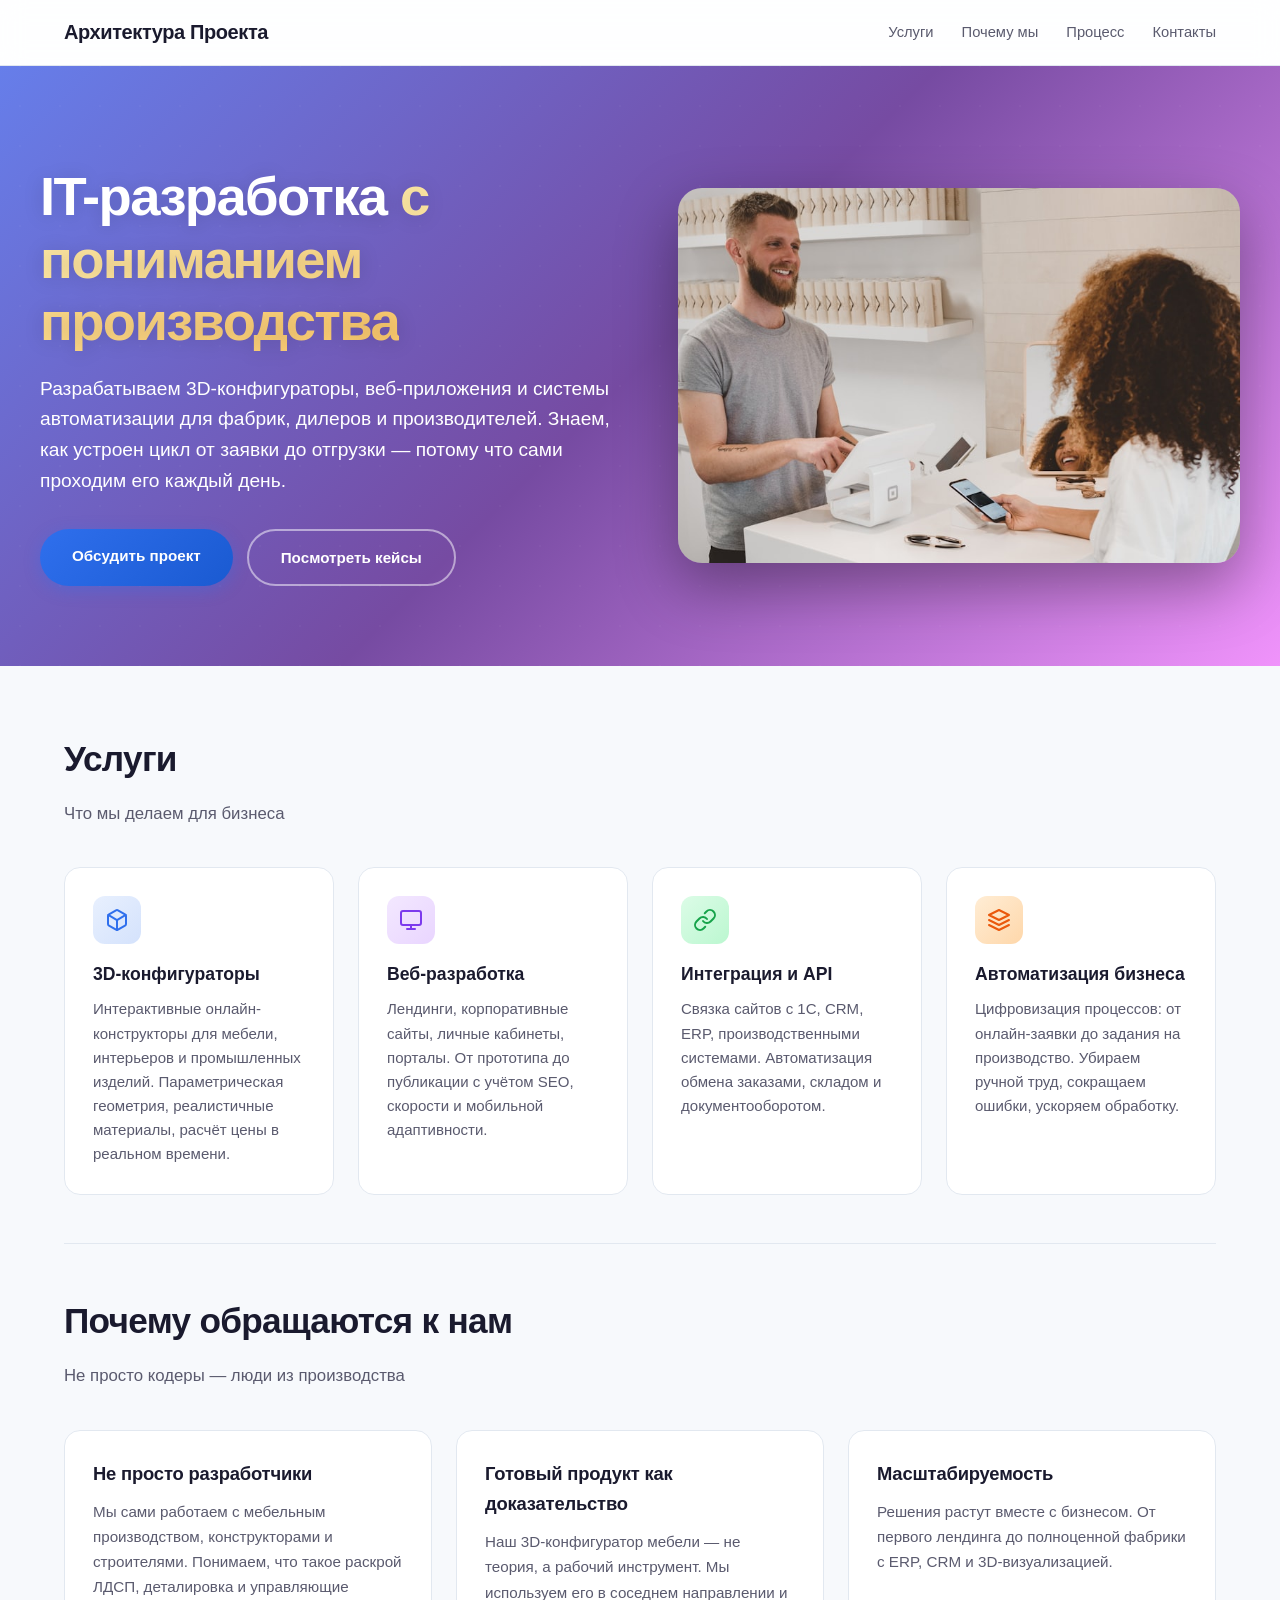
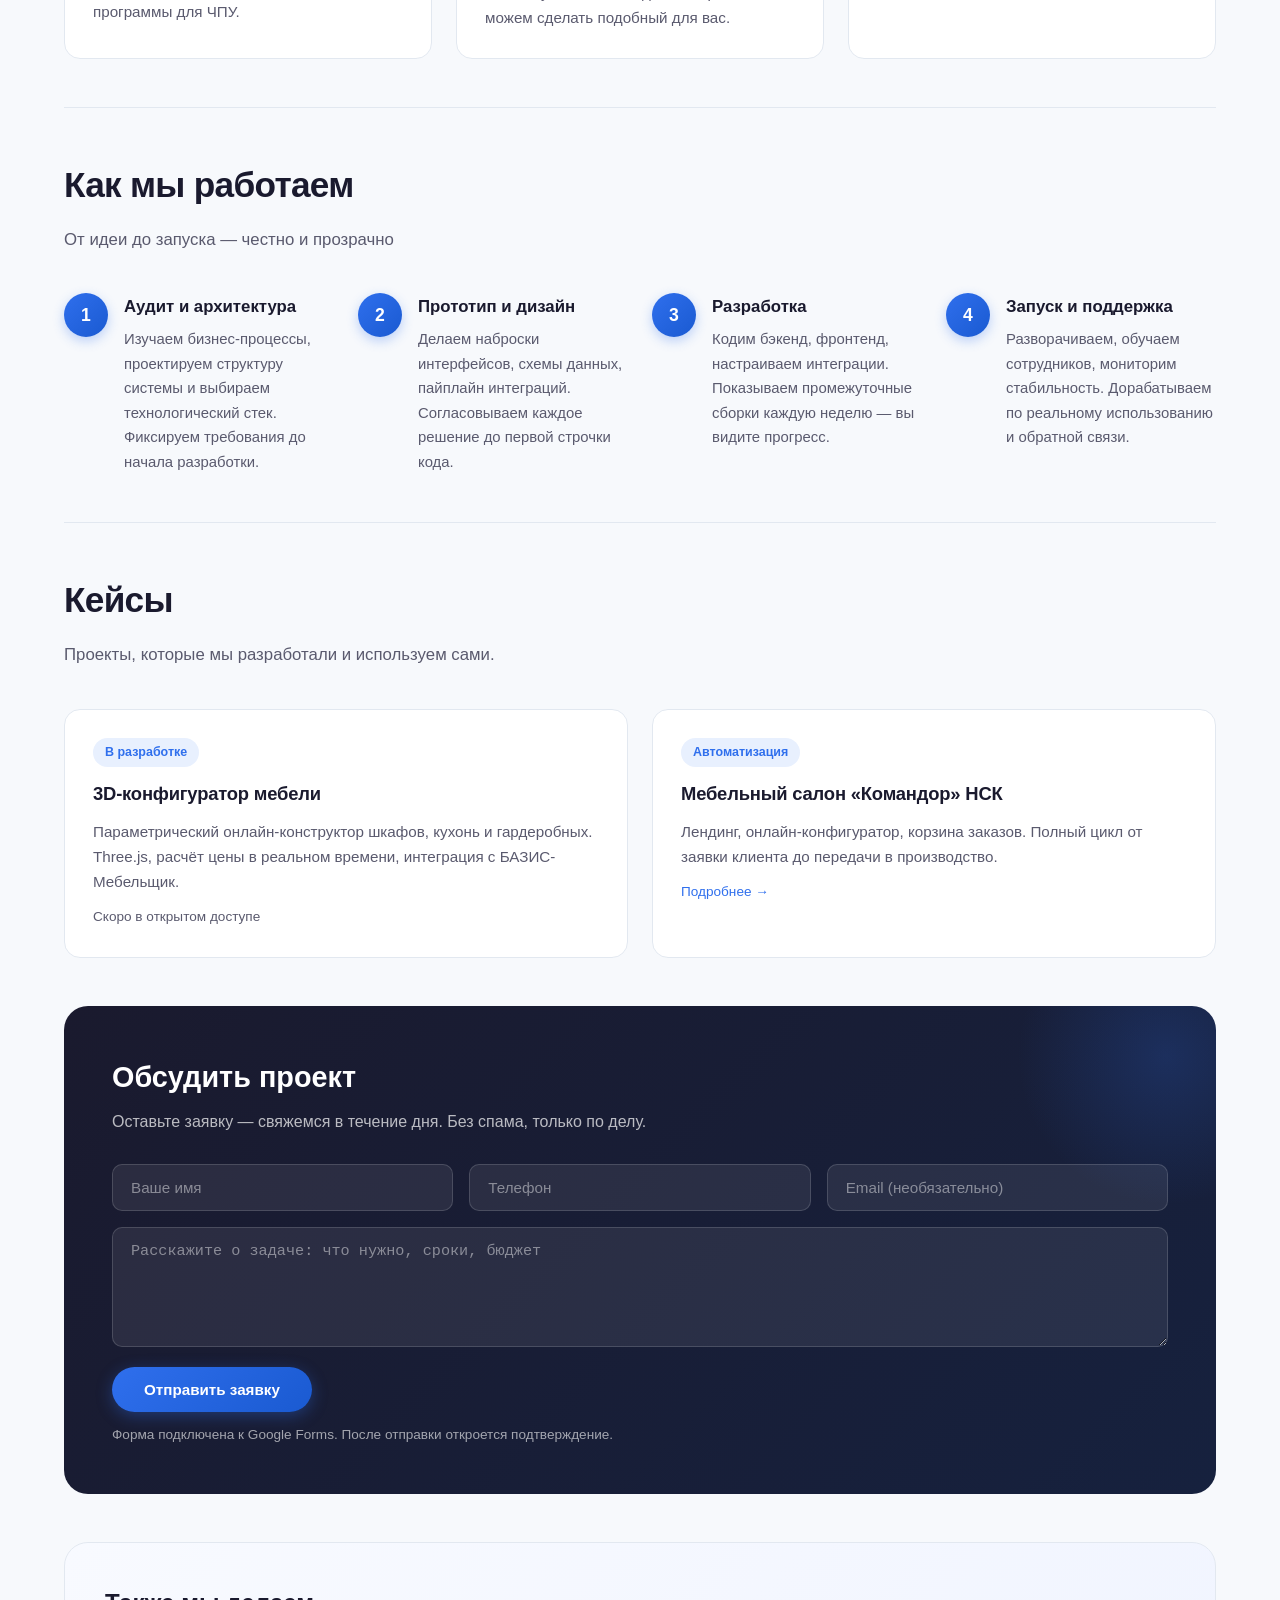
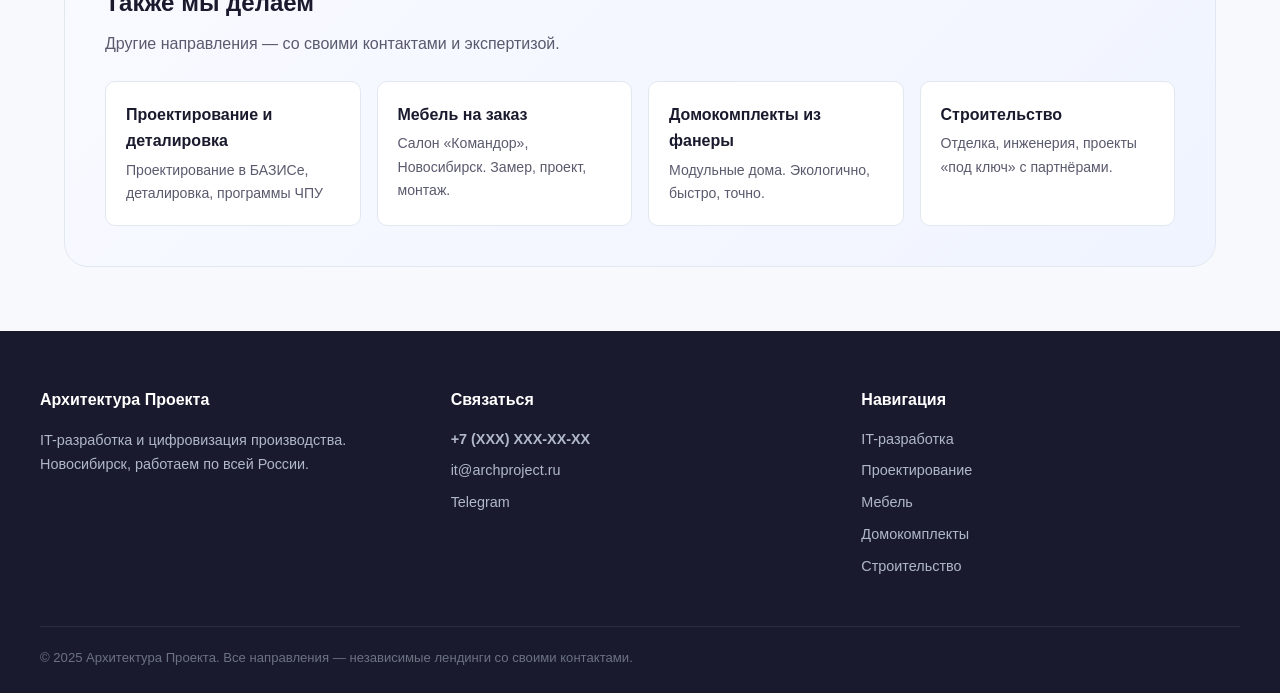
==== index.html @ 7c0096ee "v2: gradients, animations, forms, real photos from Unsplash and salon" ====
<!DOCTYPE html>
<html lang="ru">
<head>
  <meta charset="UTF-8">
  <meta name="viewport" content="width=device-width, initial-scale=1.0">
  <title>Архитектура Проекта — IT-разработка и цифровизация производства</title>
  <link rel="stylesheet" href="style.css">
  <style>
    .hero-accent {
      background: linear-gradient(135deg, #ffeaa7, #fdcb6e);
      -webkit-background-clip: text;
      -webkit-text-fill-color: transparent;
      background-clip: text;
    }
    .section-divider { border: none; border-top: 1px solid var(--border); margin: 48px 0; }
    .phone-link { font-size: 1.3rem; font-weight: 700; color: #fff; }
    .phone-link:hover { color: var(--accent); }

    .feature-icon-blue { background: linear-gradient(135deg, #e8f0fe, #d4e2fc); color: var(--accent); }
    .feature-icon-purple { background: linear-gradient(135deg, #f3e8ff, #e9d5ff); color: #7c3aed; }
    .feature-icon-green { background: linear-gradient(135deg, #dcfce7, #bbf7d0); color: #16a34a; }
    .feature-icon-orange { background: linear-gradient(135deg, #ffedd5, #fed7aa); color: #ea580c; }

    .card-accent-blue::before { background: linear-gradient(90deg, #2f6fed, #7c3aed); }
    .card-accent-purple::before { background: linear-gradient(90deg, #7c3aed, #ec4899); }
    .card-accent-green::before { background: linear-gradient(90deg, #16a34a, #22c55e); }
  </style>
</head>
<body>

<header class="header">
  <div class="header-inner">
    <div class="logo">Архитектура Проекта</div>
    <nav class="nav">
      <a href="#services">Услуги</a>
      <a href="#why">Почему мы</a>
      <a href="#process">Процесс</a>
      <a href="#contacts">Контакты</a>
    </nav>
  </div>
</header>

<!-- Hero -->
<section class="hero">
  <div class="hero-split">
    <div class="hero-text">
      <h1 class="animate">IT-разработка <span class="hero-accent">с пониманием производства</span></h1>
      <p class="animate delay-1">Разрабатываем 3D-конфигураторы, веб-приложения и системы автоматизации для фабрик, дилеров и производителей. Знаем, как устроен цикл от заявки до отгрузки — потому что сами проходим его каждый день.</p>
      <div class="hero-btns animate delay-2">
        <a class="btn" href="#form">Обсудить проект</a>
        <a class="btn btn-outline" href="#cases">Посмотреть кейсы</a>
      </div>
    </div>
    <div class="hero-media animate delay-2">
      <img src="img/it/hero1.jpg" alt="Интерфейс 3D-конфигуратора на экране ноутбука">
    </div>
  </div>
</section>

<main class="container">

  <!-- Services -->
  <section id="services">
    <h2 class="section-title animate">Услуги</h2>
    <p class="section-subtitle animate delay-1">Что мы делаем для бизнеса</p>
    <div class="features">
      <div class="feature animate delay-1">
        <div class="feature-icon feature-icon-blue">
          <svg width="24" height="24" viewBox="0 0 24 24" fill="none" stroke="currentColor" stroke-width="2" stroke-linecap="round" stroke-linejoin="round"><path d="M21 16V8a2 2 0 0 0-1-1.73l-7-4a2 2 0 0 0-2 0l-7 4A2 2 0 0 0 3 8v8a2 2 0 0 0 1 1.73l7 4a2 2 0 0 0 2 0l7-4A2 2 0 0 0 21 16z"></path><polyline points="3.27 6.96 12 12.01 20.73 6.96"></polyline><line x1="12" y1="22.08" x2="12" y2="12"></line></svg>
        </div>
        <h4>3D-конфигураторы</h4>
        <p>Интерактивные онлайн-конструкторы для мебели, интерьеров и промышленных изделий. Параметрическая геометрия, реалистичные материалы, расчёт цены в реальном времени.</p>
      </div>
      <div class="feature animate delay-2">
        <div class="feature-icon feature-icon-purple">
          <svg width="24" height="24" viewBox="0 0 24 24" fill="none" stroke="currentColor" stroke-width="2" stroke-linecap="round" stroke-linejoin="round"><rect x="2" y="3" width="20" height="14" rx="2" ry="2"></rect><line x1="8" y1="21" x2="16" y2="21"></line><line x1="12" y1="17" x2="12" y2="21"></line></svg>
        </div>
        <h4>Веб-разработка</h4>
        <p>Лендинги, корпоративные сайты, личные кабинеты, порталы. От прототипа до публикации с учётом SEO, скорости и мобильной адаптивности.</p>
      </div>
      <div class="feature animate delay-3">
        <div class="feature-icon feature-icon-green">
          <svg width="24" height="24" viewBox="0 0 24 24" fill="none" stroke="currentColor" stroke-width="2" stroke-linecap="round" stroke-linejoin="round"><path d="M10 13a5 5 0 0 0 7.54.54l3-3a5 5 0 0 0-7.07-7.07l-1.72 1.71"></path><path d="M14 11a5 5 0 0 0-7.54-.54l-3 3a5 5 0 0 0 7.07 7.07l1.71-1.71"></path></svg>
        </div>
        <h4>Интеграция и API</h4>
        <p>Связка сайтов с 1С, CRM, ERP, производственными системами. Автоматизация обмена заказами, складом и документооборотом.</p>
      </div>
      <div class="feature animate delay-4">
        <div class="feature-icon feature-icon-orange">
          <svg width="24" height="24" viewBox="0 0 24 24" fill="none" stroke="currentColor" stroke-width="2" stroke-linecap="round" stroke-linejoin="round"><polygon points="12 2 2 7 12 12 22 7 12 2"></polygon><polyline points="2 17 12 22 22 17"></polyline><polyline points="2 12 12 17 22 12"></polyline></svg>
        </div>
        <h4>Автоматизация бизнеса</h4>
        <p>Цифровизация процессов: от онлайн-заявки до задания на производство. Убираем ручной труд, сокращаем ошибки, ускоряем обработку.</p>
      </div>
    </div>
  </section>

  <hr class="section-divider">

  <!-- Why us -->
  <section id="why">
    <h2 class="section-title animate">Почему обращаются к нам</h2>
    <p class="section-subtitle animate delay-1">Не просто кодеры — люди из производства</p>
    <div class="grid">
      <div class="card card-accent-blue animate delay-1">
        <h3>Не просто разработчики</h3>
        <p>Мы сами работаем с мебельным производством, конструкторами и строителями. Понимаем, что такое раскрой ЛДСП, деталировка и управляющие программы для ЧПУ.</p>
      </div>
      <div class="card card-accent-purple animate delay-2">
        <h3>Готовый продукт как доказательство</h3>
        <p>Наш 3D-конфигуратор мебели — не теория, а рабочий инструмент. Мы используем его в соседнем направлении и можем сделать подобный для вас.</p>
      </div>
      <div class="card card-accent-green animate delay-3">
        <h3>Масштабируемость</h3>
        <p>Решения растут вместе с бизнесом. От первого лендинга до полноценной фабрики с ERP, CRM и 3D-визуализацией.</p>
      </div>
    </div>
  </section>

  <hr class="section-divider">

  <!-- Process -->
  <section id="process">
    <h2 class="section-title animate">Как мы работаем</h2>
    <p class="section-subtitle animate delay-1">От идеи до запуска — честно и прозрачно</p>
    <div class="steps">
      <div class="step animate delay-1">
        <h4>Аудит и архитектура</h4>
        <p>Изучаем бизнес-процессы, проектируем структуру системы и выбираем технологический стек. Фиксируем требования до начала разработки.</p>
      </div>
      <div class="step animate delay-2">
        <h4>Прототип и дизайн</h4>
        <p>Делаем наброски интерфейсов, схемы данных, пайплайн интеграций. Согласовываем каждое решение до первой строчки кода.</p>
      </div>
      <div class="step animate delay-3">
        <h4>Разработка</h4>
        <p>Кодим бэкенд, фронтенд, настраиваем интеграции. Показываем промежуточные сборки каждую неделю — вы видите прогресс.</p>
      </div>
      <div class="step animate delay-4">
        <h4>Запуск и поддержка</h4>
        <p>Разворачиваем, обучаем сотрудников, мониторим стабильность. Дорабатываем по реальному использованию и обратной связи.</p>
      </div>
    </div>
  </section>

  <hr class="section-divider">

  <!-- Cases -->
  <section id="cases">
    <h2 class="section-title animate">Кейсы</h2>
    <p class="section-subtitle animate delay-1">Проекты, которые мы разработали и используем сами.</p>
    <div class="grid">
      <div class="card card-accent-purple animate delay-1">
        <span class="tag">В разработке</span>
        <h3>3D-конфигуратор мебели</h3>
        <p>Параметрический онлайн-конструктор шкафов, кухонь и гардеробных. Three.js, расчёт цены в реальном времени, интеграция с БАЗИС-Мебельщик.</p>
        <div class="meta">Скоро в открытом доступе</div>
      </div>
      <div class="card card-accent-blue animate delay-2">
        <span class="tag tag-accent">Автоматизация</span>
        <h3>Мебельный салон «Командор» НСК</h3>
        <p>Лендинг, онлайн-конфигуратор, корзина заказов. Полный цикл от заявки клиента до передачи в производство.</p>
        <div class="meta"><a href="mebel.html">Подробнее →</a></div>
      </div>
    </div>
  </section>

  <!-- Form -->
  <section id="form" class="form-section animate">
    <h2>Обсудить проект</h2>
    <p>Оставьте заявку — свяжемся в течение дня. Без спама, только по делу.</p>
    <form action="https://docs.google.com/forms/d/e/ВАШ_ID_ФОРМЫ/viewform" method="GET" target="_blank">
      <div class="form-grid">
        <input type="text" name="entry.ВАШ_ПОЛЕ_ИМЯ" class="form-field" placeholder="Ваше имя" required>
        <input type="tel" name="entry.ВАШ_ПОЛЕ_ТЕЛЕФОН" class="form-field" placeholder="Телефон" required>
        <input type="email" name="entry.ВАШ_ПОЛЕ_EMAIL" class="form-field" placeholder="Email (необязательно)">
        <textarea name="entry.ВАШ_ПОЛЕ_СООБЩЕНИЕ" class="form-field textarea" placeholder="Расскажите о задаче: что нужно, сроки, бюджет"></textarea>
      </div>
      <button type="submit" class="btn">Отправить заявку</button>
      <p style="margin-top:12px; font-size:0.85rem; opacity:0.6;">Форма подключена к Google Forms. После отправки откроется подтверждение.</p>
    </form>
  </section>

  <!-- Also we do -->
  <div class="also-section animate">
    <h2>Также мы делаем</h2>
    <p>Другие направления — со своими контактами и экспертизой.</p>
    <div class="also-grid">
      <a href="konstruktor.html" class="also-card">
        <h4>Проектирование и деталировка</h4>
        <p>Проектирование в БАЗИСе, деталировка, программы ЧПУ</p>
      </a>
      <a href="mebel.html" class="also-card">
        <h4>Мебель на заказ</h4>
        <p>Салон «Командор», Новосибирск. Замер, проект, монтаж.</p>
      </a>
      <a href="fanera.html" class="also-card">
        <h4>Домокомплекты из фанеры</h4>
        <p>Модульные дома. Экологично, быстро, точно.</p>
      </a>
      <a href="stroitelstvo.html" class="also-card">
        <h4>Строительство</h4>
        <p>Отделка, инженерия, проекты «под ключ» с партнёрами.</p>
      </a>
    </div>
  </div>

</main>

<!-- Contacts -->
<footer class="footer" id="contacts">
  <div class="footer-inner">
    <div class="footer-grid">
      <div class="footer-col">
        <h4>Архитектура Проекта</h4>
        <p>IT-разработка и цифровизация производства.</p>
        <p>Новосибирск, работаем по всей России.</p>
      </div>
      <div class="footer-col">
        <h4>Связаться</h4>
        <a href="tel:+7XXXXXXXXXX" class="phone-link">+7 (XXX) XXX-XX-XX</a>
        <a href="mailto:it@archproject.ru">it@archproject.ru</a>
        <a href="https://t.me/xxxx" target="_blank">Telegram</a>
      </div>
      <div class="footer-col">
        <h4>Навигация</h4>
        <a href="index.html">IT-разработка</a>
        <a href="konstruktor.html">Проектирование</a>
        <a href="mebel.html">Мебель</a>
        <a href="fanera.html">Домокомплекты</a>
        <a href="stroitelstvo.html">Строительство</a>
      </div>
    </div>
    <div class="footer-bottom">
      © 2025 Архитектура Проекта. Все направления — независимые лендинги со своими контактами.
    </div>
  </div>
</footer>

</body>
</html>
---- style.css ----
/* ========================================
   Архитектура Проекта — Design System v2
   Градиенты, анимации, типографика
   ======================================== */

:root {
  /* Основные цвета */
  --accent: #2f6fed;
  --accent-dark: #1a5ad1;
  --accent-light: #e8f0fe;
  --text: #1a1a2e;
  --text-secondary: #5a5a6e;
  --bg: #f7f9fc;
  --surface: #ffffff;
  --border: #e2e8f0;

  /* Градиенты */
  --gradient-hero: linear-gradient(135deg, #667eea 0%, #764ba2 50%, #f093fb 100%);
  --gradient-blue: linear-gradient(135deg, #2f6fed 0%, #1a5ad1 100%);
  --gradient-card: linear-gradient(180deg, rgba(255,255,255,0) 0%, rgba(247,249,252,0.8) 100%);

  /* Тени */
  --shadow-sm: 0 1px 3px rgba(0,0,0,0.08);
  --shadow: 0 4px 20px rgba(0,0,0,0.08);
  --shadow-lg: 0 12px 40px rgba(0,0,0,0.12);
  --shadow-hover: 0 8px 30px rgba(47,111,237,0.18);

  /* Скругления */
  --radius: 10px;
  --radius-lg: 16px;
  --radius-xl: 24px;

  /* Анимации */
  --transition: all 0.3s cubic-bezier(0.4, 0, 0.2, 1);
}

/* Сброс */
*, *::before, *::after { box-sizing: border-box; margin: 0; padding: 0; }

html { scroll-behavior: smooth; }

body {
  font-family: -apple-system, BlinkMacSystemFont, 'Segoe UI', Roboto, 'Helvetica Neue', Arial, sans-serif;
  background: var(--bg);
  color: var(--text);
  line-height: 1.65;
  -webkit-font-smoothing: antialiased;
}

a { text-decoration: none; color: var(--accent); transition: var(--transition); }
a:hover { color: var(--accent-dark); }

/* ========================================
   АНИМАЦИИ
   ======================================== */

@keyframes fadeInUp {
  from { opacity: 0; transform: translateY(30px); }
  to { opacity: 1; transform: translateY(0); }
}

@keyframes fadeIn {
  from { opacity: 0; }
  to { opacity: 1; }
}

@keyframes slideInLeft {
  from { opacity: 0; transform: translateX(-40px); }
  to { opacity: 1; transform: translateX(0); }
}

@keyframes pulse {
  0%, 100% { transform: scale(1); }
  50% { transform: scale(1.05); }
}

@keyframes float {
  0%, 100% { transform: translateY(0px); }
  50% { transform: translateY(-10px); }
}

.animate {
  opacity: 0;
  animation: fadeInUp 0.7s cubic-bezier(0.4, 0, 0.2, 1) forwards;
}

.delay-1 { animation-delay: 0.1s; }
.delay-2 { animation-delay: 0.2s; }
.delay-3 { animation-delay: 0.3s; }
.delay-4 { animation-delay: 0.4s; }

/* ========================================
   HEADER
   ======================================== */

.header {
  position: sticky;
  top: 0;
  z-index: 100;
  backdrop-filter: blur(12px);
  background: rgba(255,255,255,0.85);
  border-bottom: 1px solid var(--border);
}

.header-inner {
  max-width: 1200px;
  margin: 0 auto;
  padding: 16px 24px;
  display: flex;
  justify-content: space-between;
  align-items: center;
}

.logo {
  font-size: 1.25rem;
  font-weight: 800;
  letter-spacing: -0.02em;
  color: var(--text);
}

.nav { display: flex; gap: 28px; }
.nav a {
  font-size: 0.92rem;
  font-weight: 500;
  color: var(--text-secondary);
  position: relative;
  padding: 4px 0;
}
.nav a::after {
  content: '';
  position: absolute;
  bottom: 0;
  left: 0;
  width: 0;
  height: 2px;
  background: var(--accent);
  transition: width 0.3s ease;
}
.nav a:hover { color: var(--accent); }
.nav a:hover::after { width: 100%; }

/* ========================================
   HERO
   ======================================== */

.hero {
  position: relative;
  background: var(--gradient-hero);
  color: #fff;
  padding: 100px 24px 80px;
  text-align: center;
  overflow: hidden;
}

.hero::before {
  content: '';
  position: absolute;
  top: -50%;
  left: -50%;
  width: 200%;
  height: 200%;
  background: radial-gradient(circle, rgba(255,255,255,0.1) 1px, transparent 1px);
  background-size: 40px 40px;
  opacity: 0.3;
}

.hero > * { position: relative; z-index: 1; }

.hero h1 {
  font-size: clamp(2rem, 5vw, 3.4rem);
  font-weight: 800;
  letter-spacing: -0.03em;
  line-height: 1.15;
  margin-bottom: 20px;
  text-shadow: 0 2px 20px rgba(0,0,0,0.15);
}

.hero h1 span {
  background: linear-gradient(135deg, #ffeaa7, #fdcb6e);
  -webkit-background-clip: text;
  -webkit-text-fill-color: transparent;
  background-clip: text;
}

.hero > p {
  font-size: clamp(1rem, 2vw, 1.2rem);
  max-width: 640px;
  margin: 0 auto 32px;
  opacity: 0.95;
  line-height: 1.6;
}

.hero-btns {
  display: flex;
  gap: 14px;
  justify-content: center;
  flex-wrap: wrap;
}

/* ========================================
   КНОПКИ
   ======================================== */

.btn {
  display: inline-block;
  padding: 14px 32px;
  border-radius: 50px;
  font-weight: 600;
  font-size: 0.95rem;
  background: var(--gradient-blue);
  color: #fff;
  box-shadow: 0 4px 16px rgba(47,111,237,0.35);
  transition: var(--transition);
  border: none;
  cursor: pointer;
}
.btn:hover {
  transform: translateY(-2px);
  box-shadow: 0 8px 24px rgba(47,111,237,0.45);
  color: #fff;
}

.btn-outline {
  background: transparent;
  color: #fff;
  border: 2px solid rgba(255,255,255,0.5);
  box-shadow: none;
}
.btn-outline:hover {
  background: rgba(255,255,255,0.12);
  border-color: rgba(255,255,255,0.8);
  color: #fff;
}

.btn-white {
  background: #fff;
  color: var(--accent);
  box-shadow: var(--shadow);
}
.btn-white:hover {
  background: var(--bg);
  box-shadow: var(--shadow-lg);
}

/* ========================================
   КОНТЕЙНЕР
   ======================================== */

.container {
  max-width: 1200px;
  margin: 0 auto;
  padding: 64px 24px;
}

.section-title {
  font-size: clamp(1.6rem, 3.5vw, 2.2rem);
  font-weight: 700;
  margin-bottom: 12px;
  letter-spacing: -0.02em;
}

.section-subtitle {
  color: var(--text-secondary);
  font-size: 1.05rem;
  margin-bottom: 40px;
}

.section-divider {
  border: none;
  border-top: 1px solid var(--border);
  margin: 48px 0;
}

/* ========================================
   КАРТОЧКИ
   ======================================== */

.grid {
  display: grid;
  grid-template-columns: repeat(auto-fit, minmax(280px, 1fr));
  gap: 24px;
}

.card {
  background: var(--surface);
  border: 1px solid var(--border);
  border-radius: var(--radius-lg);
  padding: 28px;
  transition: var(--transition);
  position: relative;
  overflow: hidden;
}

.card::before {
  content: '';
  position: absolute;
  top: 0;
  left: 0;
  right: 0;
  height: 3px;
  background: var(--gradient-blue);
  transform: scaleX(0);
  transform-origin: left;
  transition: transform 0.4s ease;
}

.card:hover {
  transform: translateY(-4px);
  box-shadow: var(--shadow-hover);
  border-color: rgba(47,111,237,0.2);
}

.card:hover::before { transform: scaleX(1); }

.card h3 {
  font-size: 1.15rem;
  font-weight: 700;
  margin-bottom: 10px;
  letter-spacing: -0.01em;
}

.card p { color: var(--text-secondary); font-size: 0.95rem; }

.tag {
  display: inline-block;
  background: var(--accent-light);
  color: var(--accent);
  padding: 4px 12px;
  border-radius: 50px;
  font-size: 0.78rem;
  font-weight: 600;
  margin-bottom: 12px;
}

.meta {
  font-size: 0.85rem;
  color: var(--text-secondary);
  margin-top: 12px;
}

/* ========================================
   FEATURES
   ======================================== */

.features {
  display: grid;
  grid-template-columns: repeat(auto-fit, minmax(260px, 1fr));
  gap: 24px;
}

.feature {
  background: var(--surface);
  border: 1px solid var(--border);
  border-radius: var(--radius-lg);
  padding: 28px;
  transition: var(--transition);
}

.feature:hover {
  box-shadow: var(--shadow);
  transform: translateY(-2px);
}

.feature-icon {
  width: 48px;
  height: 48px;
  border-radius: 12px;
  display: flex;
  align-items: center;
  justify-content: center;
  margin-bottom: 16px;
  font-size: 1.4rem;
}

.feature h4 {
  font-size: 1.1rem;
  font-weight: 700;
  margin-bottom: 8px;
}

.feature p { color: var(--text-secondary); font-size: 0.94rem; line-height: 1.6; }

/* ========================================
   STEPS
   ======================================== */

.steps {
  display: grid;
  grid-template-columns: repeat(auto-fit, minmax(240px, 1fr));
  gap: 24px;
  counter-reset: step;
}

.step {
  position: relative;
  padding-left: 60px;
}

.step::before {
  counter-increment: step;
  content: counter(step);
  position: absolute;
  left: 0;
  top: 0;
  width: 44px;
  height: 44px;
  background: var(--gradient-blue);
  color: #fff;
  border-radius: 50%;
  display: flex;
  align-items: center;
  justify-content: center;
  font-weight: 700;
  font-size: 1.1rem;
  box-shadow: 0 4px 12px rgba(47,111,237,0.3);
}

.step h4 { font-size: 1.05rem; font-weight: 700; margin-bottom: 6px; }
.step p { color: var(--text-secondary); font-size: 0.93rem; }

/* ========================================
   ALSO SECTION
   ======================================== */

.also-section {
  background: linear-gradient(135deg, #f8faff 0%, #f0f4ff 100%);
  border-radius: var(--radius-xl);
  padding: 40px;
  margin-top: 48px;
  border: 1px solid var(--border);
}

.also-section h2 { margin-bottom: 8px; }
.also-section > p { color: var(--text-secondary); margin-bottom: 24px; }

.also-grid {
  display: grid;
  grid-template-columns: repeat(auto-fit, minmax(220px, 1fr));
  gap: 16px;
}

.also-card {
  display: block;
  background: var(--surface);
  border: 1px solid var(--border);
  border-radius: var(--radius);
  padding: 20px;
  transition: var(--transition);
}

.also-card:hover {
  transform: translateY(-3px);
  box-shadow: var(--shadow);
  border-color: rgba(47,111,237,0.25);
}

.also-card h4 { font-size: 1rem; font-weight: 700; color: var(--text); margin-bottom: 4px; }
.also-card p { font-size: 0.88rem; color: var(--text-secondary); }

/* ========================================
   TEASER
   ======================================== */

.teaser {
  background: linear-gradient(135deg, #fff8f0 0%, #fff 100%);
  border: 2px dashed var(--border);
  border-radius: var(--radius-lg);
  padding: 40px;
  text-align: center;
  position: relative;
  overflow: hidden;
}

.teaser-icon {
  width: 64px;
  height: 64px;
  border-radius: 50%;
  display: flex;
  align-items: center;
  justify-content: center;
  margin: 0 auto 16px;
  font-size: 1.8rem;
  animation: float 3s ease-in-out infinite;
}

.teaser h3 { font-size: 1.3rem; margin-bottom: 10px; }
.teaser p { color: var(--text-secondary); max-width: 600px; margin: 0 auto; }

/* ========================================
   ФОРМА
   ======================================== */

.form-section {
  background: linear-gradient(135deg, #1a1a2e 0%, #16213e 100%);
  color: #fff;
  border-radius: var(--radius-xl);
  padding: 48px;
  margin: 48px 0;
  position: relative;
  overflow: hidden;
}

.form-section::before {
  content: '';
  position: absolute;
  top: -100px;
  right: -100px;
  width: 300px;
  height: 300px;
  background: radial-gradient(circle, rgba(47,111,237,0.2) 0%, transparent 70%);
}

.form-section h2 {
  font-size: 1.8rem;
  margin-bottom: 8px;
  position: relative;
  z-index: 1;
}

.form-section > p {
  opacity: 0.7;
  margin-bottom: 28px;
  position: relative;
  z-index: 1;
}

.form-grid {
  display: grid;
  grid-template-columns: repeat(auto-fit, minmax(260px, 1fr));
  gap: 16px;
  margin-bottom: 20px;
  position: relative;
  z-index: 1;
}

.form-field {
  background: rgba(255,255,255,0.08);
  border: 1px solid rgba(255,255,255,0.15);
  border-radius: var(--radius);
  padding: 14px 18px;
  color: #fff;
  font-size: 0.95rem;
  transition: var(--transition);
  width: 100%;
}

.form-field::placeholder { color: rgba(255,255,255,0.45); }
.form-field:focus {
  outline: none;
  border-color: var(--accent);
  background: rgba(255,255,255,0.12);
}

.form-field.textarea {
  grid-column: 1 / -1;
  min-height: 120px;
  resize: vertical;
}

/* ========================================
   FOOTER
   ======================================== */

.footer {
  background: var(--text);
  color: #b0b8c8;
  padding: 56px 24px 24px;
}

.footer-inner { max-width: 1200px; margin: 0 auto; }

.footer-grid {
  display: grid;
  grid-template-columns: repeat(auto-fit, minmax(220px, 1fr));
  gap: 32px;
  margin-bottom: 40px;
}

.footer-col h4 {
  color: #fff;
  font-size: 1rem;
  font-weight: 700;
  margin-bottom: 14px;
}

.footer-col p { font-size: 0.9rem; line-height: 1.7; }
.footer-col a {
  display: block;
  color: #b0b8c8;
  font-size: 0.9rem;
  margin-bottom: 8px;
  transition: color 0.2s;
}
.footer-col a:hover { color: #fff; }

.phone-link {
  font-size: 1.2rem;
  font-weight: 700;
  color: #fff;
}
.phone-link:hover { color: var(--accent); }

.footer-bottom {
  border-top: 1px solid rgba(255,255,255,0.08);
  padding-top: 20px;
  font-size: 0.82rem;
  color: #6b7280;
}

/* ========================================
   АДАПТИВНОСТЬ
   ======================================== */

@media (max-width: 768px) {
  .header-inner { flex-direction: column; gap: 12px; padding: 12px 16px; }
  .nav { gap: 16px; flex-wrap: wrap; justify-content: center; }
  .hero { padding: 60px 16px 48px; }
  .container { padding: 40px 16px; }
  .also-section { padding: 24px; }
  .form-section { padding: 32px 24px; }
  .footer-grid { gap: 24px; }
}

@media (max-width: 480px) {
  .hero h1 { font-size: 1.6rem; }
  .btn { padding: 12px 24px; font-size: 0.9rem; }
  .grid, .features, .also-grid { grid-template-columns: 1fr; }
}

/* ========================================
   ФОТО: HERO SPLIT, ГАЛЕРЕЯ, ШИРОКОЕ ФОТО
   ======================================== */

/* Hero с фото справа */
.hero-split {
  display: grid;
  grid-template-columns: 1.05fr 1fr;
  gap: 48px;
  align-items: center;
  max-width: 1200px;
  margin: 0 auto;
  text-align: left;
}

.hero-split .hero-text > p {
  font-size: clamp(1rem, 2vw, 1.2rem);
  max-width: 640px;
  margin: 0 0 32px;
  opacity: 0.95;
  line-height: 1.6;
}

.hero-split .hero-btns { justify-content: flex-start; }

.hero-media { position: relative; }

.hero-media img {
  width: 100%;
  height: auto;
  display: block;
  border-radius: var(--radius-xl);
  box-shadow: 0 24px 60px rgba(0,0,0,0.35);
  transition: var(--transition);
}

.hero-media img:hover { transform: translateY(-4px) scale(1.01); }

/* Hero с фоновой фотографией (фон задаётся инлайн) */
.hero-photo {
  background-size: cover;
  background-position: center;
}

.hero-photo::before { opacity: 0.12; }

/* Галерея фотографий */
.gallery {
  display: grid;
  grid-template-columns: repeat(3, 1fr);
  gap: 16px;
}

.gallery a {
  display: block;
  border-radius: var(--radius-lg);
  overflow: hidden;
  aspect-ratio: 4 / 3;
  box-shadow: var(--shadow-sm);
  border: 1px solid var(--border);
}

.gallery img {
  width: 100%;
  height: 100%;
  object-fit: cover;
  display: block;
  transition: transform 0.5s ease;
}

.gallery a:hover img { transform: scale(1.06); }

/* Широкое фото внутри контента */
.photo-wide {
  border-radius: var(--radius-xl);
  overflow: hidden;
  box-shadow: var(--shadow-lg);
  margin-bottom: 48px;
  border: 1px solid var(--border);
}

.photo-wide img { width: 100%; display: block; }

.photo-caption {
  font-size: 0.85rem;
  color: var(--text-secondary);
  margin-top: -40px;
  margin-bottom: 48px;
}

@media (max-width: 900px) {
  .hero-split { grid-template-columns: 1fr; gap: 32px; text-align: center; }
  .hero-split .hero-btns { justify-content: center; }
  .hero-split .hero-text > p { margin-left: auto; margin-right: auto; }
  .gallery { grid-template-columns: repeat(2, 1fr); }
}

@media (max-width: 520px) {
  .gallery { grid-template-columns: 1fr; }
}
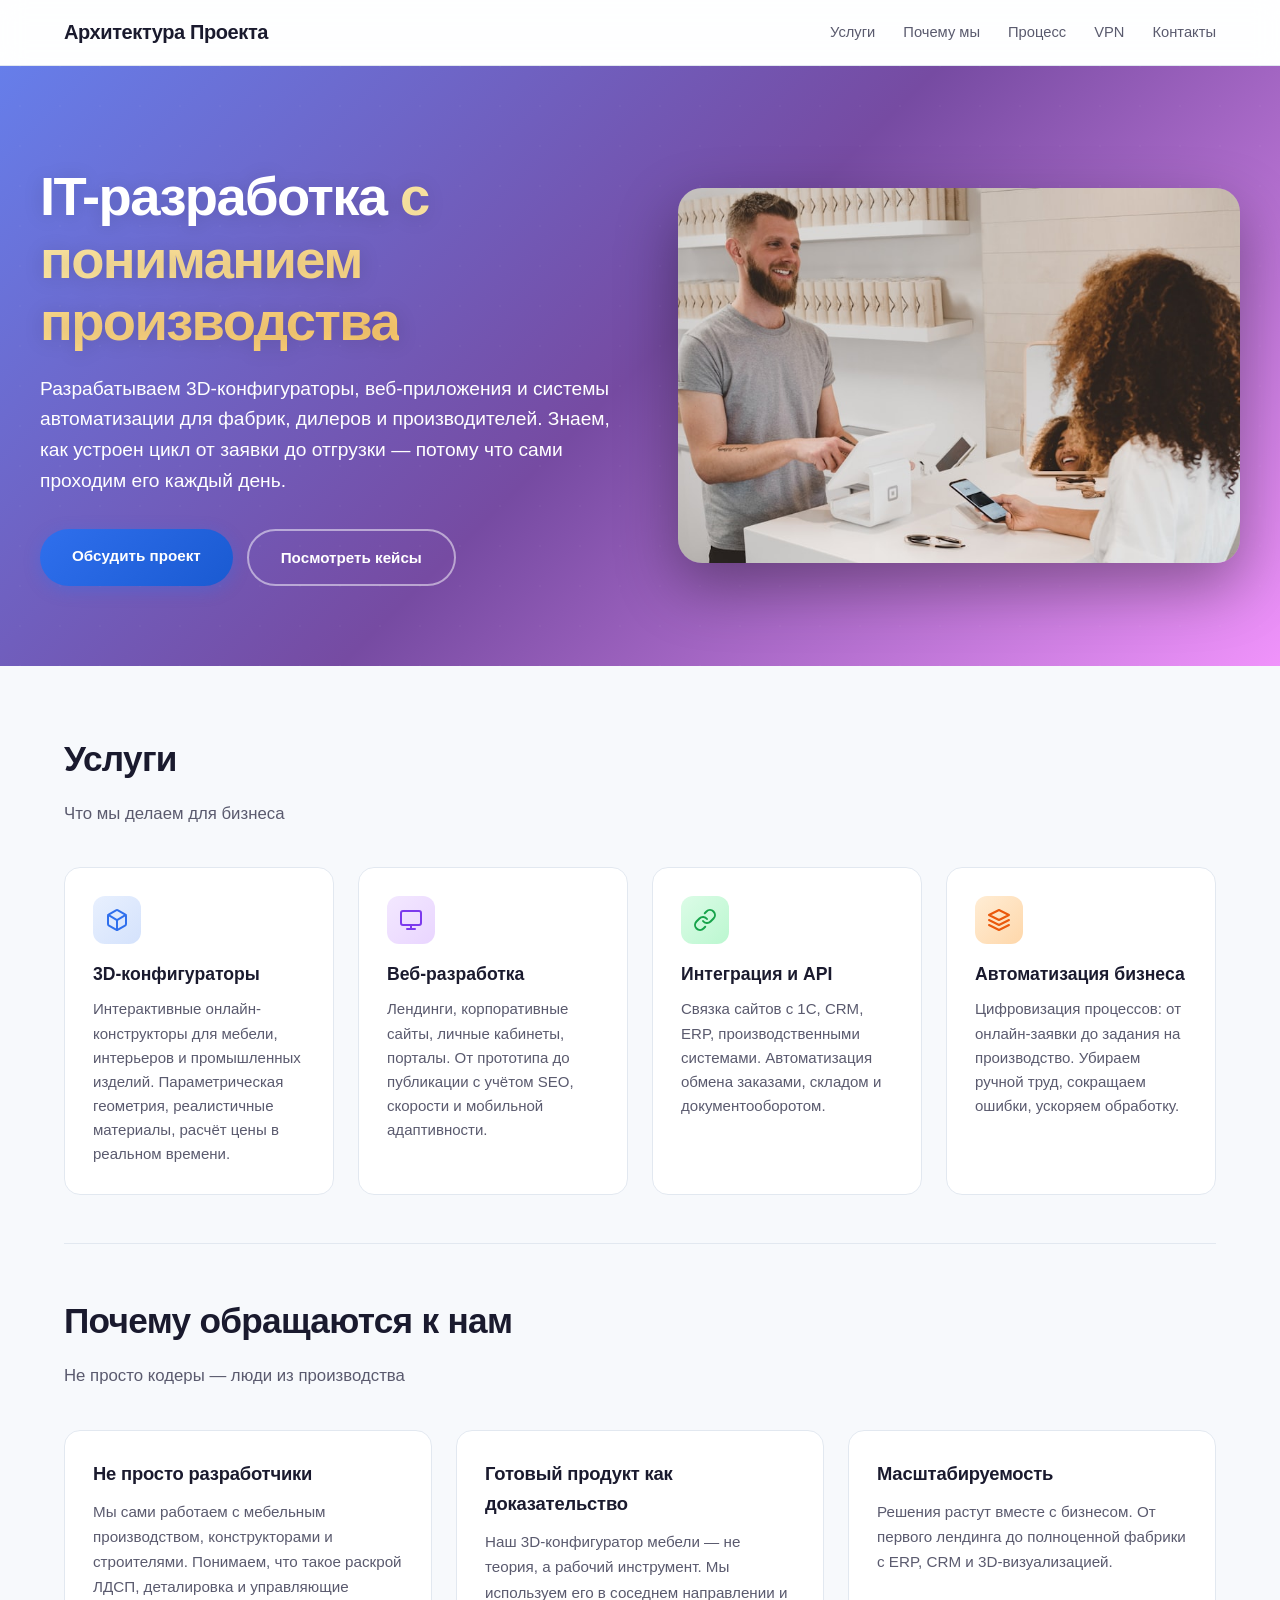
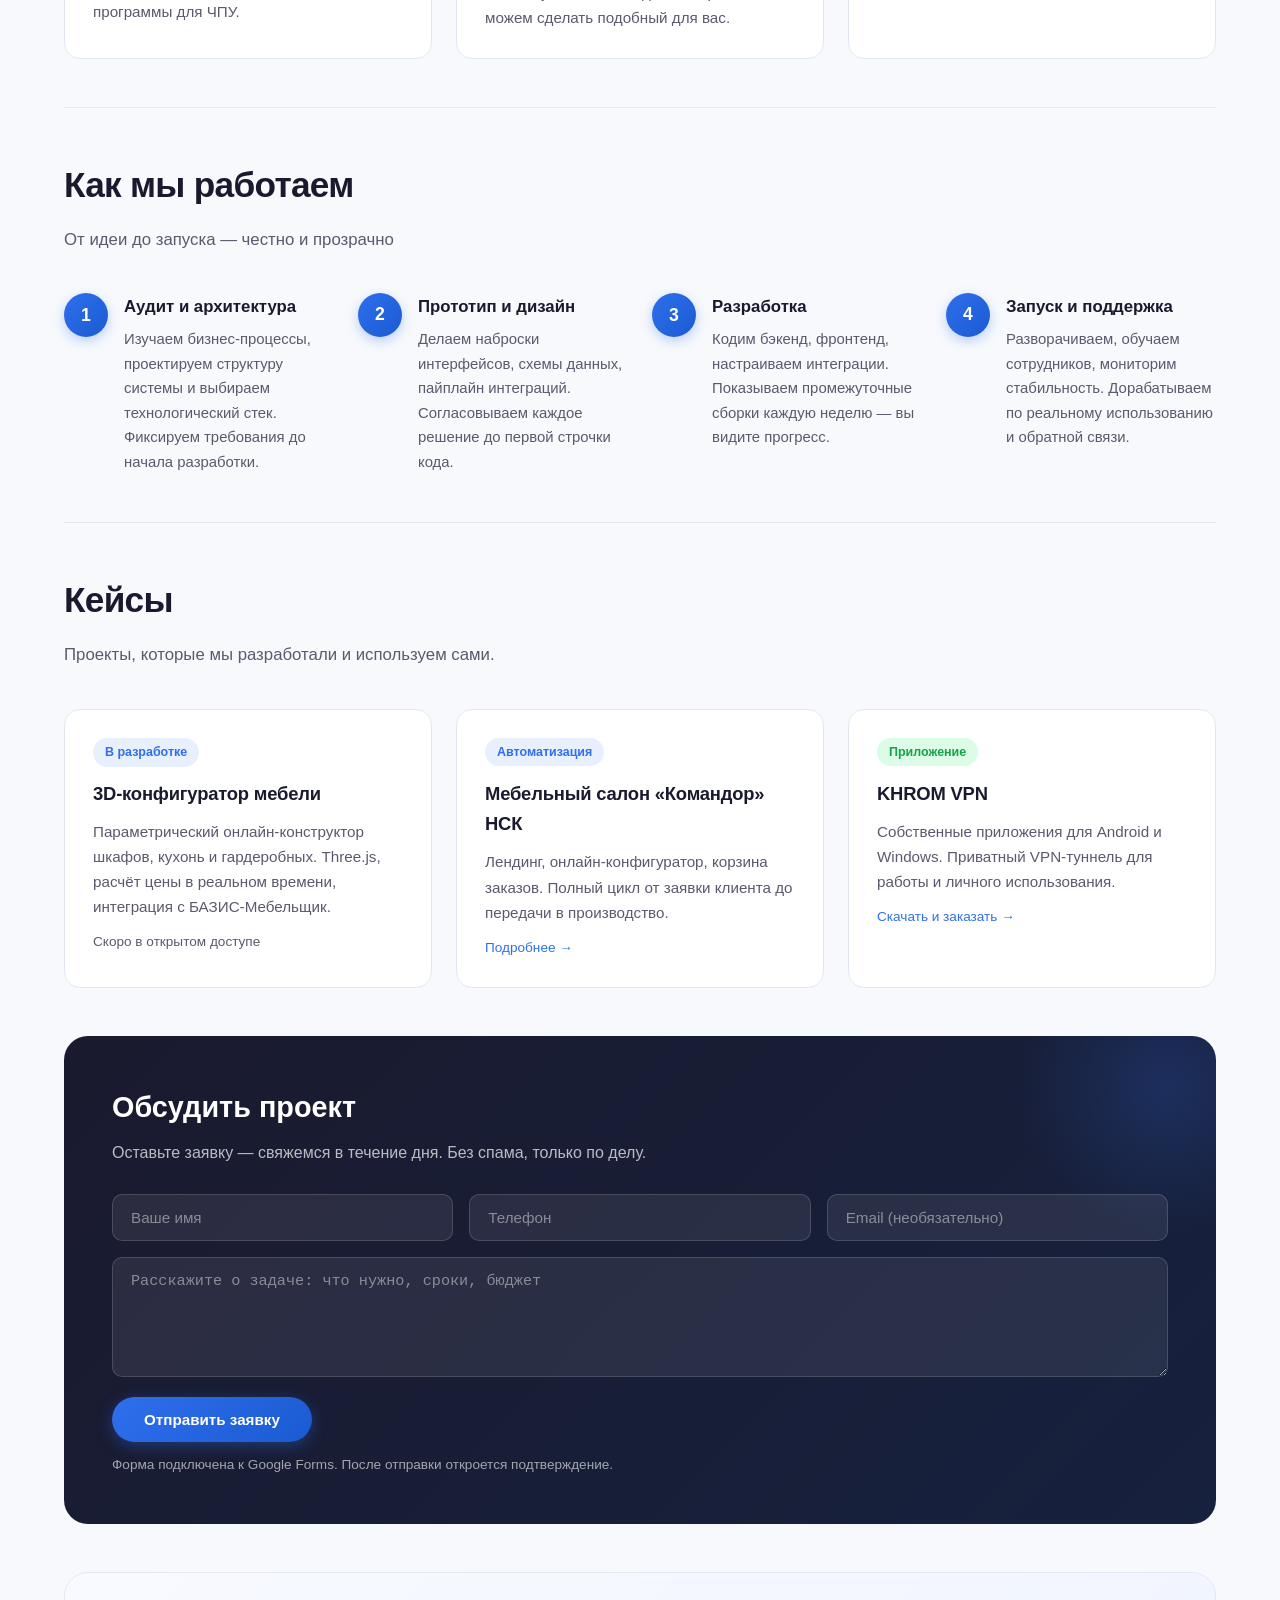
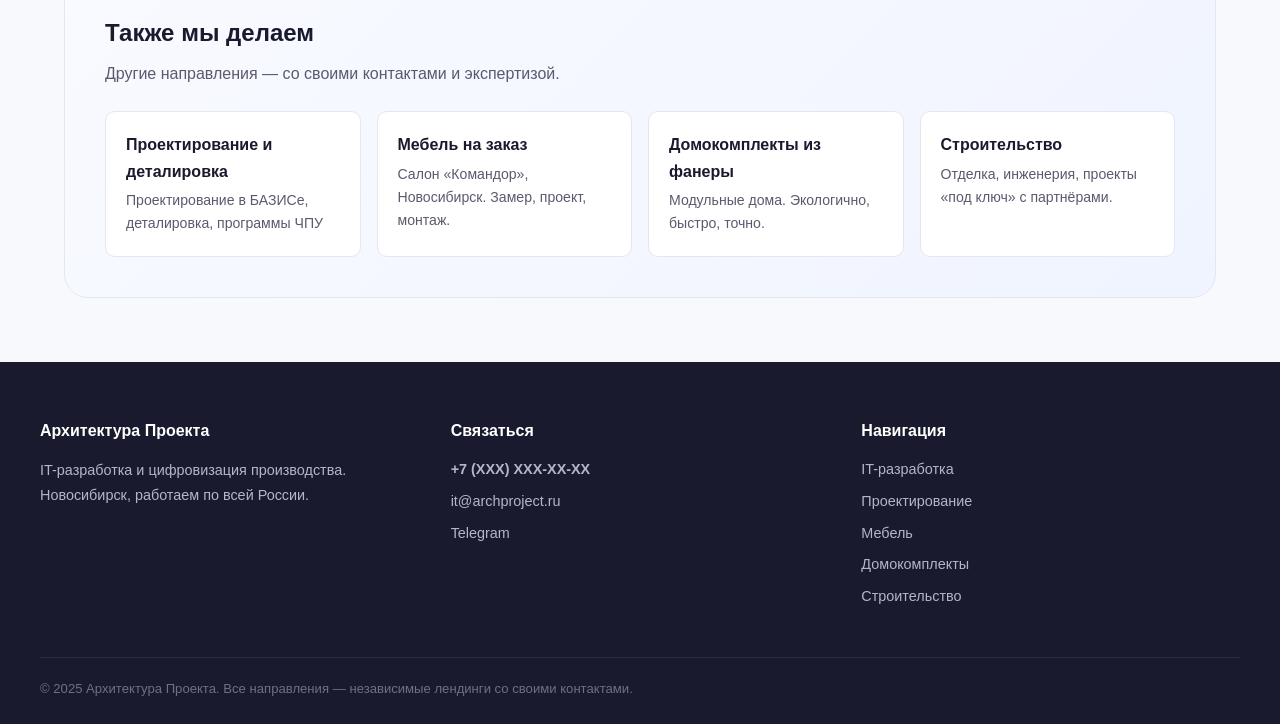
==== commit a1e534a9: "Добавлена ссылка на VPN в навигацию и карточку в кейсы (index.html)" ====
--- a/index.html
+++ b/index.html
@@ -35,6 +35,7 @@
       <a href="#services">Услуги</a>
       <a href="#why">Почему мы</a>
       <a href="#process">Процесс</a>
+      <a href="it.html#vpn">VPN</a>
       <a href="#contacts">Контакты</a>
     </nav>
   </div>
@@ -162,6 +163,12 @@
         <p>Лендинг, онлайн-конфигуратор, корзина заказов. Полный цикл от заявки клиента до передачи в производство.</p>
         <div class="meta"><a href="mebel.html">Подробнее →</a></div>
       </div>
+      <div class="card card-accent-green animate delay-3">
+        <span class="tag" style="background:#dcfce7;color:#16a34a">Приложение</span>
+        <h3>KHROM VPN</h3>
+        <p>Собственные приложения для Android и Windows. Приватный VPN-туннель для работы и личного использования.</p>
+        <div class="meta"><a href="it.html#vpn">Скачать и заказать →</a></div>
+      </div>
     </div>
   </section>
 
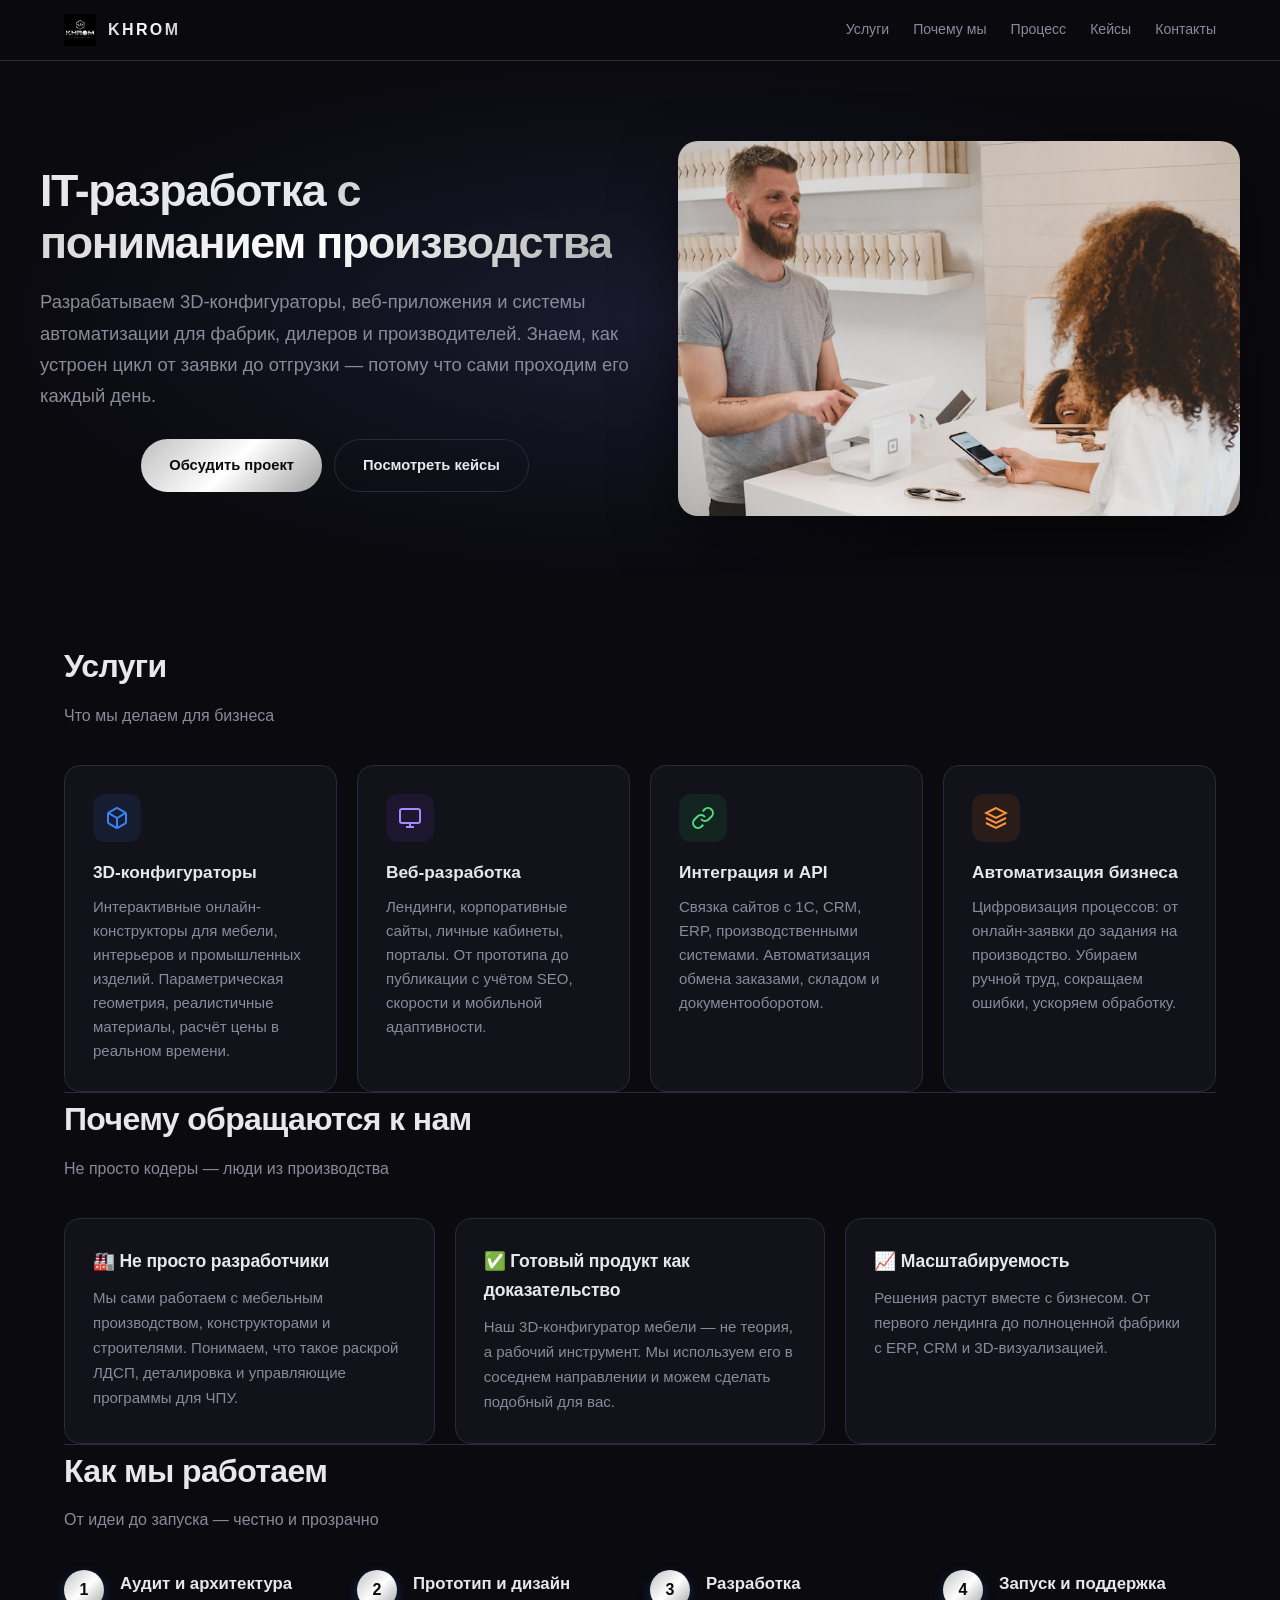
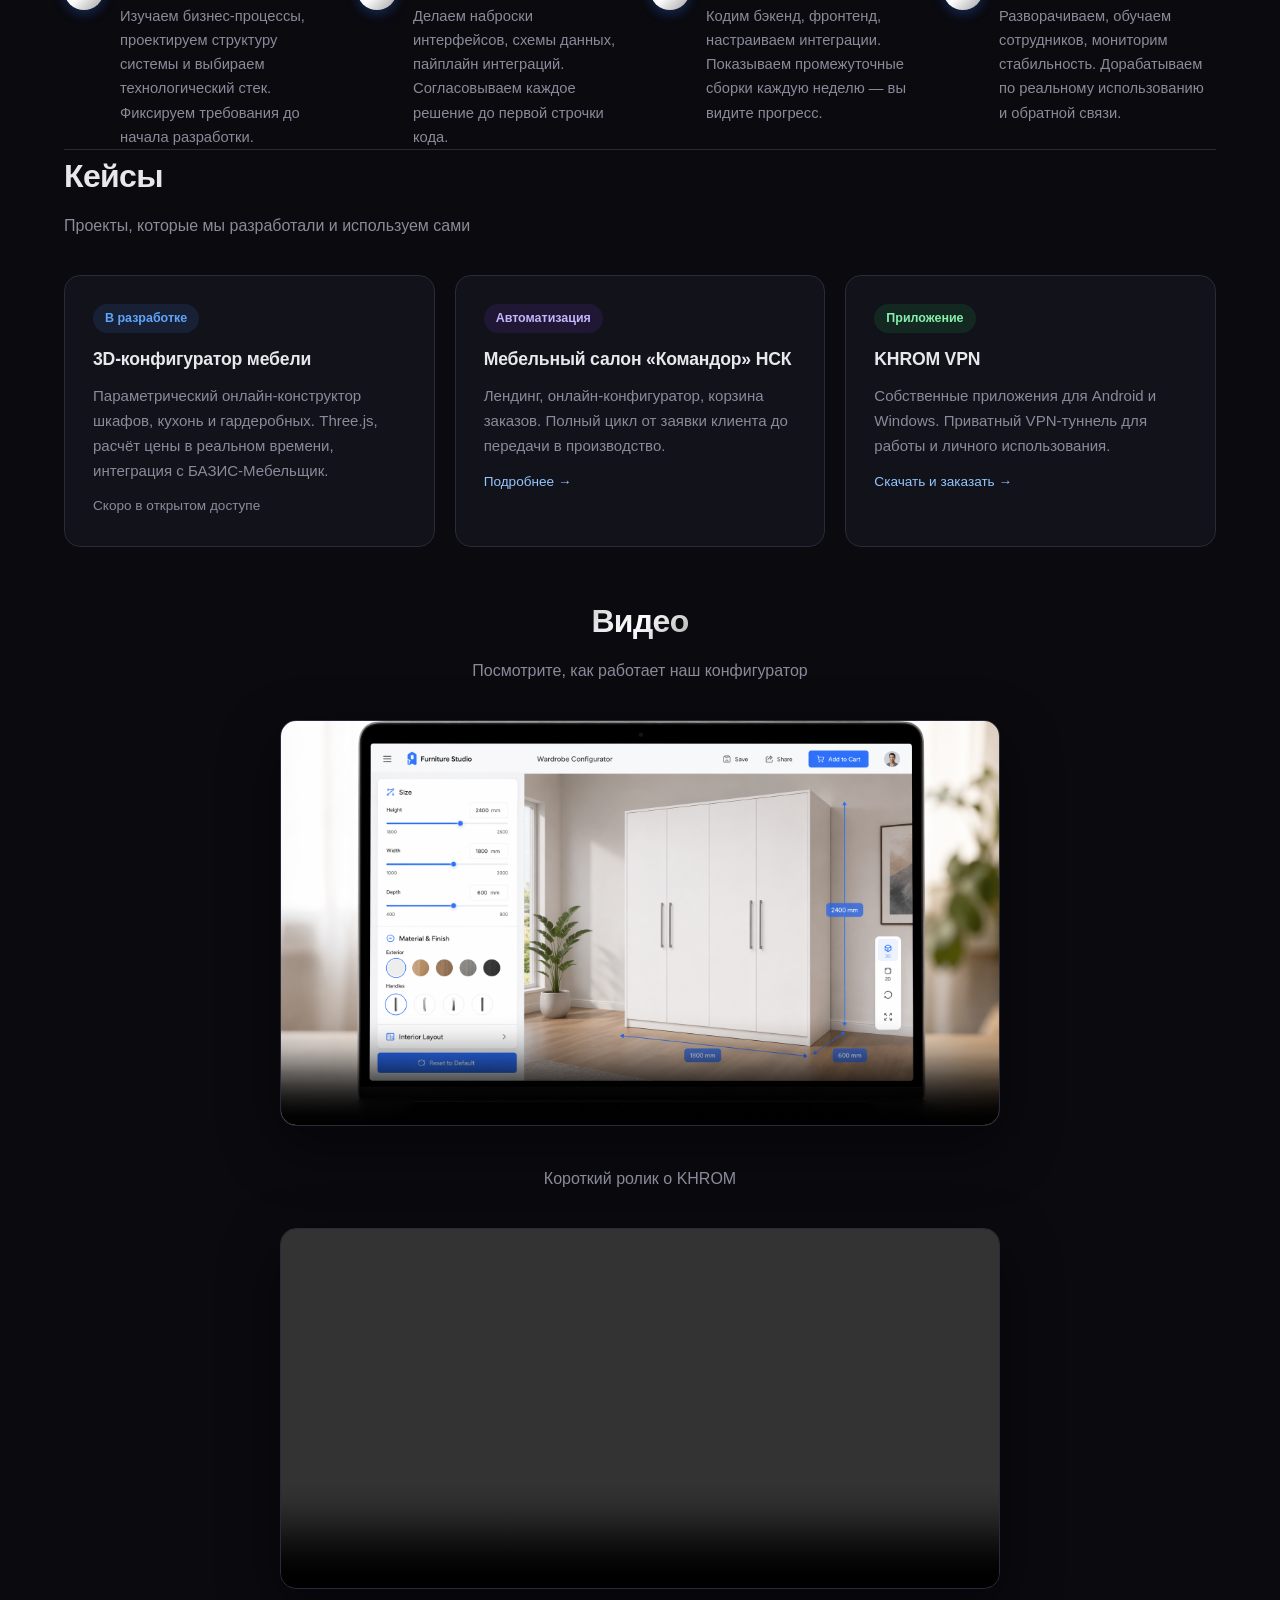
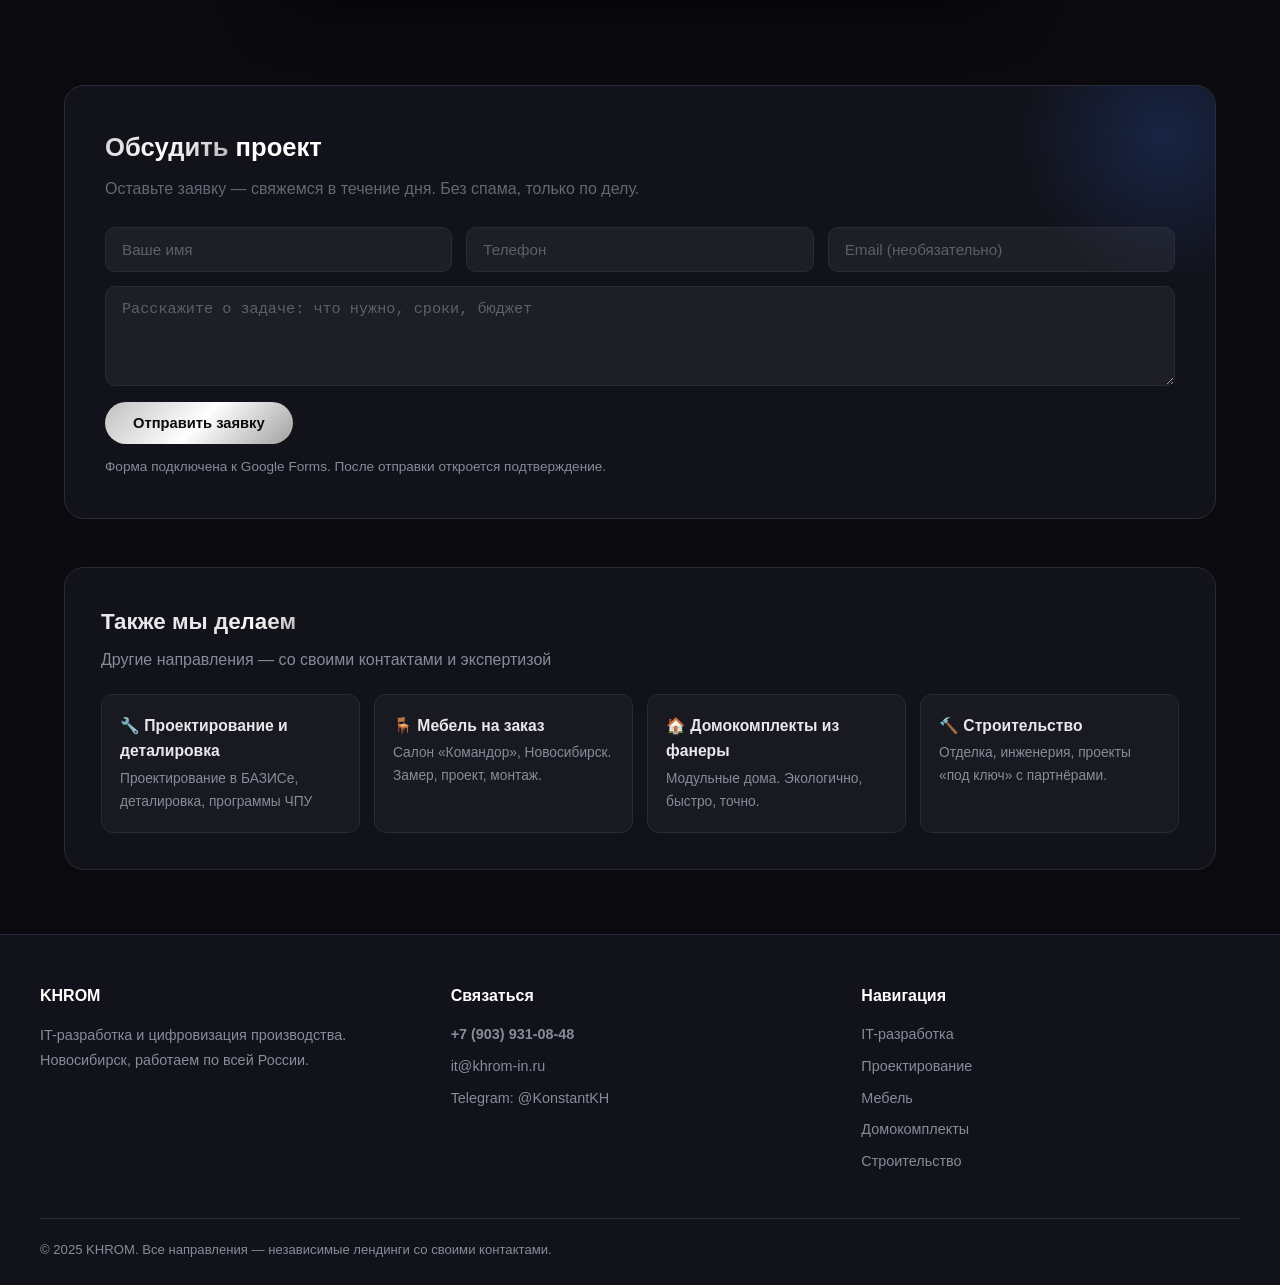
==== commit b21f3867: "Переделана главная страница index.html в стиле KHROM: тёмная тема, хром-акценты, видео, контакты" ====
--- a/index.html
+++ b/index.html
@@ -3,92 +3,356 @@
 <head>
   <meta charset="UTF-8">
   <meta name="viewport" content="width=device-width, initial-scale=1.0">
-  <title>Архитектура Проекта — IT-разработка и цифровизация производства</title>
+  <title>KHROM — IT-разработка и цифровизация производства</title>
   <link rel="stylesheet" href="style.css">
   <style>
-    .hero-accent {
-      background: linear-gradient(135deg, #ffeaa7, #fdcb6e);
-      -webkit-background-clip: text;
-      -webkit-text-fill-color: transparent;
-      background-clip: text;
-    }
-    .section-divider { border: none; border-top: 1px solid var(--border); margin: 48px 0; }
-    .phone-link { font-size: 1.3rem; font-weight: 700; color: #fff; }
-    .phone-link:hover { color: var(--accent); }
-
-    .feature-icon-blue { background: linear-gradient(135deg, #e8f0fe, #d4e2fc); color: var(--accent); }
-    .feature-icon-purple { background: linear-gradient(135deg, #f3e8ff, #e9d5ff); color: #7c3aed; }
-    .feature-icon-green { background: linear-gradient(135deg, #dcfce7, #bbf7d0); color: #16a34a; }
-    .feature-icon-orange { background: linear-gradient(135deg, #ffedd5, #fed7aa); color: #ea580c; }
-
-    .card-accent-blue::before { background: linear-gradient(90deg, #2f6fed, #7c3aed); }
-    .card-accent-purple::before { background: linear-gradient(90deg, #7c3aed, #ec4899); }
-    .card-accent-green::before { background: linear-gradient(90deg, #16a34a, #22c55e); }
+    :root {
+      --khrom-bg: #0a0a0f;
+      --khrom-surface: #12121a;
+      --khrom-surface-hover: #1a1a25;
+      --khrom-border: #2a2a3a;
+      --khrom-text: #e8e8ec;
+      --khrom-text-dim: #8a8a9a;
+      --khrom-chrome: linear-gradient(135deg, #c0c0c0 0%, #ffffff 50%, #a0a0a0 100%);
+      --khrom-chrome-text: linear-gradient(135deg, #d0d0d0 0%, #ffffff 50%, #b0b0b0 100%);
+      --khrom-accent: #3b82f6;
+    }
+    body { background: var(--khrom-bg); color: var(--khrom-text); }
+
+    /* Header */
+    .khrom-header {
+      position: sticky; top: 0; z-index: 100;
+      background: rgba(10,10,15,0.92);
+      backdrop-filter: blur(12px);
+      border-bottom: 1px solid var(--khrom-border);
+    }
+    .khrom-header-inner {
+      max-width: 1200px; margin: 0 auto;
+      padding: 14px 24px;
+      display: flex; justify-content: space-between; align-items: center;
+    }
+    .khrom-logo { display: flex; align-items: center; gap: 12px; }
+    .khrom-logo img { height: 32px; width: auto; }
+    .khrom-logo span {
+      font-size: 1rem; font-weight: 700; letter-spacing: 0.15em;
+      background: var(--khrom-chrome-text);
+      -webkit-background-clip: text; -webkit-text-fill-color: transparent; background-clip: text;
+    }
+    .khrom-nav { display: flex; gap: 24px; }
+    .khrom-nav a {
+      font-size: 0.88rem; font-weight: 500;
+      color: var(--khrom-text-dim); transition: all 0.3s;
+    }
+    .khrom-nav a:hover { color: #fff; }
+
+    /* Hero */
+    .khrom-hero {
+      position: relative;
+      background: radial-gradient(ellipse at center, #1a1a2e 0%, #0a0a0f 70%);
+      padding: 80px 24px 60px;
+      overflow: hidden;
+    }
+    .khrom-hero-inner {
+      max-width: 1200px; margin: 0 auto;
+      display: grid; grid-template-columns: 1.05fr 1fr; gap: 48px; align-items: center;
+    }
+    .khrom-hero h1 {
+      font-size: clamp(1.8rem, 4vw, 2.8rem); font-weight: 800;
+      letter-spacing: -0.03em; line-height: 1.15; margin-bottom: 18px;
+    }
+    .khrom-hero h1 span {
+      background: var(--khrom-chrome-text);
+      -webkit-background-clip: text; -webkit-text-fill-color: transparent; background-clip: text;
+    }
+    .khrom-hero p {
+      font-size: clamp(1rem, 2vw, 1.15rem);
+      color: var(--khrom-text-dim); line-height: 1.7; margin-bottom: 28px;
+    }
+    .hero-btns { display: flex; gap: 12px; flex-wrap: wrap; }
+    .btn-chrome {
+      display: inline-flex; align-items: center; gap: 8px;
+      padding: 13px 28px; border-radius: 50px;
+      font-weight: 600; font-size: 0.92rem;
+      background: var(--khrom-chrome); color: #0a0a0f;
+      transition: all 0.3s; border: none; cursor: pointer;
+    }
+    .btn-chrome:hover { transform: translateY(-2px); box-shadow: 0 0 30px rgba(255,255,255,0.2); }
+    .btn-outline {
+      display: inline-flex; align-items: center; gap: 8px;
+      padding: 13px 28px; border-radius: 50px;
+      font-weight: 600; font-size: 0.92rem;
+      background: transparent; color: var(--khrom-text);
+      border: 1px solid var(--khrom-border);
+      transition: all 0.3s;
+    }
+    .btn-outline:hover { border-color: rgba(192,192,192,0.3); background: rgba(255,255,255,0.04); }
+    .hero-media img {
+      width: 100%; height: auto; display: block;
+      border-radius: 20px;
+      box-shadow: 0 24px 60px rgba(0,0,0,0.5);
+    }
+
+    /* Container */
+    .khrom-container { max-width: 1200px; margin: 0 auto; padding: 64px 24px; }
+    .section-title {
+      font-size: clamp(1.5rem, 3vw, 2rem); font-weight: 700;
+      margin-bottom: 10px;
+    }
+    .section-title span {
+      background: var(--khrom-chrome-text);
+      -webkit-background-clip: text; -webkit-text-fill-color: transparent; background-clip: text;
+    }
+    .section-subtitle { color: var(--khrom-text-dim); font-size: 1rem; margin-bottom: 36px; }
+    .section-divider {
+      border: none; border-top: 1px solid var(--khrom-border); margin: 0;
+    }
+
+    /* Features */
+    .features {
+      display: grid;
+      grid-template-columns: repeat(auto-fit, minmax(260px, 1fr));
+      gap: 20px;
+    }
+    .feature {
+      background: var(--khrom-surface);
+      border: 1px solid var(--khrom-border);
+      border-radius: 16px;
+      padding: 28px;
+      transition: all 0.3s;
+    }
+    .feature:hover { background: var(--khrom-surface-hover); transform: translateY(-3px); }
+    .feature-icon {
+      width: 48px; height: 48px; border-radius: 12px;
+      display: flex; align-items: center; justify-content: center;
+      margin-bottom: 16px; font-size: 1.4rem;
+    }
+    .feature-icon-blue { background: rgba(59,130,246,0.1); color: #3b82f6; }
+    .feature-icon-purple { background: rgba(124,58,237,0.1); color: #a78bfa; }
+    .feature-icon-green { background: rgba(34,197,94,0.1); color: #4ade80; }
+    .feature-icon-orange { background: rgba(249,115,22,0.1); color: #fb923c; }
+    .feature h4 { font-size: 1.08rem; font-weight: 700; margin-bottom: 8px; }
+    .feature p { color: var(--khrom-text-dim); font-size: 0.94rem; line-height: 1.6; }
+
+    /* Cards */
+    .grid {
+      display: grid; grid-template-columns: repeat(auto-fit, minmax(280px, 1fr)); gap: 20px;
+    }
+    .card {
+      background: var(--khrom-surface);
+      border: 1px solid var(--khrom-border);
+      border-radius: 16px;
+      padding: 28px;
+      transition: all 0.3s;
+      position: relative; overflow: hidden;
+    }
+    .card::before {
+      content: ''; position: absolute; top: 0; left: 0; right: 0; height: 3px;
+      background: var(--khrom-chrome); transform: scaleX(0); transform-origin: left;
+      transition: transform 0.4s ease;
+    }
+    .card:hover { transform: translateY(-4px); border-color: rgba(192,192,192,0.15); }
+    .card:hover::before { transform: scaleX(1); }
+    .card h3 { font-size: 1.1rem; font-weight: 700; margin-bottom: 10px; }
+    .card p { color: var(--khrom-text-dim); font-size: 0.94rem; }
+    .tag {
+      display: inline-block; padding: 4px 12px; border-radius: 50px;
+      font-size: 0.78rem; font-weight: 600; margin-bottom: 12px;
+    }
+    .tag-blue { background: rgba(59,130,246,0.12); color: #60a5fa; }
+    .tag-purple { background: rgba(124,58,237,0.12); color: #c4b5fd; }
+    .tag-green { background: rgba(34,197,94,0.12); color: #86efac; }
+    .meta { font-size: 0.85rem; color: var(--khrom-text-dim); margin-top: 12px; }
+    .meta a { color: #93c5fd; transition: color 0.3s; }
+    .meta a:hover { color: #fff; }
+
+    /* Steps */
+    .steps {
+      display: grid; grid-template-columns: repeat(auto-fit, minmax(240px, 1fr)); gap: 20px;
+      counter-reset: step;
+    }
+    .step {
+      position: relative; padding-left: 56px;
+    }
+    .step::before {
+      counter-increment: step;
+      content: counter(step);
+      position: absolute; left: 0; top: 0;
+      width: 40px; height: 40px;
+      background: var(--khrom-chrome); color: #0a0a0f;
+      border-radius: 50%; display: flex; align-items: center; justify-content: center;
+      font-weight: 700; font-size: 1rem;
+    }
+    .step h4 { font-size: 1.05rem; font-weight: 700; margin-bottom: 6px; }
+    .step p { color: var(--khrom-text-dim); font-size: 0.92rem; }
+
+    /* Video section */
+    .video-section { text-align: center; padding: 48px 0; }
+    .video-wrapper {
+      max-width: 720px; margin: 0 auto;
+      border-radius: 16px; overflow: hidden;
+      border: 1px solid var(--khrom-border);
+      box-shadow: 0 20px 60px rgba(0,0,0,0.4);
+    }
+    .video-wrapper video { width: 100%; display: block; }
+
+    /* Form */
+    .form-section {
+      background: var(--khrom-surface);
+      border: 1px solid var(--khrom-border);
+      border-radius: 20px;
+      padding: 40px;
+      margin: 48px 0;
+    }
+    .form-section h2 { font-size: 1.6rem; margin-bottom: 8px; }
+    .form-section h2 span {
+      background: var(--khrom-chrome-text);
+      -webkit-background-clip: text; -webkit-text-fill-color: transparent; background-clip: text;
+    }
+    .form-section > p { color: var(--khrom-text-dim); margin-bottom: 24px; }
+    .form-grid {
+      display: grid; grid-template-columns: repeat(auto-fit, minmax(260px, 1fr)); gap: 14px;
+      margin-bottom: 16px;
+    }
+    .form-field {
+      background: rgba(255,255,255,0.05);
+      border: 1px solid var(--khrom-border);
+      border-radius: 10px;
+      padding: 13px 16px;
+      color: var(--khrom-text); font-size: 0.95rem;
+      transition: all 0.3s; width: 100%;
+    }
+    .form-field::placeholder { color: rgba(138,138,154,0.6); }
+    .form-field:focus { outline: none; border-color: rgba(192,192,192,0.3); background: rgba(255,255,255,0.07); }
+    .form-field.textarea { grid-column: 1 / -1; min-height: 100px; resize: vertical; }
+
+    /* Also section */
+    .also-section {
+      background: var(--khrom-surface);
+      border: 1px solid var(--khrom-border);
+      border-radius: 20px;
+      padding: 36px;
+      margin-top: 48px;
+    }
+    .also-section h2 { font-size: 1.4rem; margin-bottom: 6px; }
+    .also-section h2 span {
+      background: var(--khrom-chrome-text);
+      -webkit-background-clip: text; -webkit-text-fill-color: transparent; background-clip: text;
+    }
+    .also-section > p { color: var(--khrom-text-dim); margin-bottom: 20px; }
+    .also-grid {
+      display: grid; grid-template-columns: repeat(auto-fit, minmax(220px, 1fr)); gap: 14px;
+    }
+    .also-card {
+      display: block; background: rgba(255,255,255,0.03);
+      border: 1px solid var(--khrom-border); border-radius: 12px;
+      padding: 18px; transition: all 0.3s;
+    }
+    .also-card:hover { transform: translateY(-3px); border-color: rgba(192,192,192,0.2); background: rgba(255,255,255,0.05); }
+    .also-card h4 { font-size: 0.98rem; font-weight: 700; color: var(--khrom-text); margin-bottom: 4px; }
+    .also-card p { font-size: 0.86rem; color: var(--khrom-text-dim); }
+
+    /* Footer */
+    .khrom-footer {
+      background: var(--khrom-surface);
+      border-top: 1px solid var(--khrom-border);
+      padding: 48px 24px 24px;
+    }
+    .footer-inner { max-width: 1200px; margin: 0 auto; }
+    .footer-grid {
+      display: grid; grid-template-columns: repeat(auto-fit, minmax(220px, 1fr)); gap: 32px;
+      margin-bottom: 36px;
+    }
+    .footer-col h4 {
+      color: #fff; font-size: 1rem; font-weight: 700; margin-bottom: 14px;
+    }
+    .footer-col p { font-size: 0.9rem; color: var(--khrom-text-dim); line-height: 1.7; }
+    .footer-col a {
+      display: block; color: var(--khrom-text-dim); font-size: 0.9rem;
+      margin-bottom: 8px; transition: color 0.2s;
+    }
+    .footer-col a:hover { color: #fff; }
+    .phone-link { font-size: 1.2rem; font-weight: 700; color: #fff; }
+    .phone-link:hover { color: #93c5fd; }
+    .footer-bottom {
+      border-top: 1px solid var(--khrom-border);
+      padding-top: 20px; font-size: 0.82rem; color: var(--khrom-text-dim);
+    }
+
+    @media (max-width: 900px) {
+      .khrom-hero-inner { grid-template-columns: 1fr; text-align: center; }
+      .hero-btns { justify-content: center; }
+      .khrom-header-inner { flex-direction: column; gap: 10px; }
+    }
   </style>
 </head>
 <body>
 
-<header class="header">
-  <div class="header-inner">
-    <div class="logo">Архитектура Проекта</div>
-    <nav class="nav">
+<!-- Header -->
+<header class="khrom-header">
+  <div class="khrom-header-inner">
+    <div class="khrom-logo">
+      <img src="img/khrom-logo.png" alt="KHROM">
+      <span>KHROM</span>
+    </div>
+    <nav class="khrom-nav">
       <a href="#services">Услуги</a>
       <a href="#why">Почему мы</a>
       <a href="#process">Процесс</a>
-      <a href="it.html#vpn">VPN</a>
+      <a href="#cases">Кейсы</a>
       <a href="#contacts">Контакты</a>
     </nav>
   </div>
 </header>
 
 <!-- Hero -->
-<section class="hero">
-  <div class="hero-split">
+<section class="khrom-hero">
+  <div class="khrom-hero-inner">
     <div class="hero-text">
-      <h1 class="animate">IT-разработка <span class="hero-accent">с пониманием производства</span></h1>
-      <p class="animate delay-1">Разрабатываем 3D-конфигураторы, веб-приложения и системы автоматизации для фабрик, дилеров и производителей. Знаем, как устроен цикл от заявки до отгрузки — потому что сами проходим его каждый день.</p>
-      <div class="hero-btns animate delay-2">
-        <a class="btn" href="#form">Обсудить проект</a>
-        <a class="btn btn-outline" href="#cases">Посмотреть кейсы</a>
-      </div>
-    </div>
-    <div class="hero-media animate delay-2">
-      <img src="img/it/hero1.jpg" alt="Интерфейс 3D-конфигуратора на экране ноутбука">
+      <h1>IT-разработка <span>с пониманием производства</span></h1>
+      <p>Разрабатываем 3D-конфигураторы, веб-приложения и системы автоматизации для фабрик, дилеров и производителей. Знаем, как устроен цикл от заявки до отгрузки — потому что сами проходим его каждый день.</p>
+      <div class="hero-btns">
+        <a class="btn-chrome" href="#form">Обсудить проект</a>
+        <a class="btn-outline" href="#cases">Посмотреть кейсы</a>
+      </div>
+    </div>
+    <div class="hero-media">
+      <img src="img/it/hero1.jpg" alt="Интерфейс 3D-конфигуратора">
     </div>
   </div>
 </section>
 
-<main class="container">
+<!-- Main -->
+<main class="khrom-container">
 
   <!-- Services -->
   <section id="services">
-    <h2 class="section-title animate">Услуги</h2>
-    <p class="section-subtitle animate delay-1">Что мы делаем для бизнеса</p>
+    <h2 class="section-title">Услуги</h2>
+    <p class="section-subtitle">Что мы делаем для бизнеса</p>
     <div class="features">
-      <div class="feature animate delay-1">
+      <div class="feature">
         <div class="feature-icon feature-icon-blue">
-          <svg width="24" height="24" viewBox="0 0 24 24" fill="none" stroke="currentColor" stroke-width="2" stroke-linecap="round" stroke-linejoin="round"><path d="M21 16V8a2 2 0 0 0-1-1.73l-7-4a2 2 0 0 0-2 0l-7 4A2 2 0 0 0 3 8v8a2 2 0 0 0 1 1.73l7 4a2 2 0 0 0 2 0l7-4A2 2 0 0 0 21 16z"></path><polyline points="3.27 6.96 12 12.01 20.73 6.96"></polyline><line x1="12" y1="22.08" x2="12" y2="12"></line></svg>
+          <svg width="24" height="24" viewBox="0 0 24 24" fill="none" stroke="currentColor" stroke-width="2"><path d="M21 16V8a2 2 0 0 0-1-1.73l-7-4a2 2 0 0 0-2 0l-7 4A2 2 0 0 0 3 8v8a2 2 0 0 0 1 1.73l7 4a2 2 0 0 0 2 0l7-4A2 2 0 0 0 21 16z"></path><polyline points="3.27 6.96 12 12.01 20.73 6.96"></polyline><line x1="12" y1="22.08" x2="12" y2="12"></line></svg>
         </div>
         <h4>3D-конфигураторы</h4>
         <p>Интерактивные онлайн-конструкторы для мебели, интерьеров и промышленных изделий. Параметрическая геометрия, реалистичные материалы, расчёт цены в реальном времени.</p>
       </div>
-      <div class="feature animate delay-2">
+      <div class="feature">
         <div class="feature-icon feature-icon-purple">
-          <svg width="24" height="24" viewBox="0 0 24 24" fill="none" stroke="currentColor" stroke-width="2" stroke-linecap="round" stroke-linejoin="round"><rect x="2" y="3" width="20" height="14" rx="2" ry="2"></rect><line x1="8" y1="21" x2="16" y2="21"></line><line x1="12" y1="17" x2="12" y2="21"></line></svg>
+          <svg width="24" height="24" viewBox="0 0 24 24" fill="none" stroke="currentColor" stroke-width="2"><rect x="2" y="3" width="20" height="14" rx="2" ry="2"></rect><line x1="8" y1="21" x2="16" y2="21"></line><line x1="12" y1="17" x2="12" y2="21"></line></svg>
         </div>
         <h4>Веб-разработка</h4>
         <p>Лендинги, корпоративные сайты, личные кабинеты, порталы. От прототипа до публикации с учётом SEO, скорости и мобильной адаптивности.</p>
       </div>
-      <div class="feature animate delay-3">
+      <div class="feature">
         <div class="feature-icon feature-icon-green">
-          <svg width="24" height="24" viewBox="0 0 24 24" fill="none" stroke="currentColor" stroke-width="2" stroke-linecap="round" stroke-linejoin="round"><path d="M10 13a5 5 0 0 0 7.54.54l3-3a5 5 0 0 0-7.07-7.07l-1.72 1.71"></path><path d="M14 11a5 5 0 0 0-7.54-.54l-3 3a5 5 0 0 0 7.07 7.07l1.71-1.71"></path></svg>
+          <svg width="24" height="24" viewBox="0 0 24 24" fill="none" stroke="currentColor" stroke-width="2"><path d="M10 13a5 5 0 0 0 7.54.54l3-3a5 5 0 0 0-7.07-7.07l-1.72 1.71"></path><path d="M14 11a5 5 0 0 0-7.54-.54l-3 3a5 5 0 0 0 7.07 7.07l1.71-1.71"></path></svg>
         </div>
         <h4>Интеграция и API</h4>
         <p>Связка сайтов с 1С, CRM, ERP, производственными системами. Автоматизация обмена заказами, складом и документооборотом.</p>
       </div>
-      <div class="feature animate delay-4">
+      <div class="feature">
         <div class="feature-icon feature-icon-orange">
-          <svg width="24" height="24" viewBox="0 0 24 24" fill="none" stroke="currentColor" stroke-width="2" stroke-linecap="round" stroke-linejoin="round"><polygon points="12 2 2 7 12 12 22 7 12 2"></polygon><polyline points="2 17 12 22 22 17"></polyline><polyline points="2 12 12 17 22 12"></polyline></svg>
+          <svg width="24" height="24" viewBox="0 0 24 24" fill="none" stroke="currentColor" stroke-width="2"><polygon points="12 2 2 7 12 12 22 7 12 2"></polygon><polyline points="2 17 12 22 22 17"></polyline><polyline points="2 12 12 17 22 12"></polyline></svg>
         </div>
         <h4>Автоматизация бизнеса</h4>
         <p>Цифровизация процессов: от онлайн-заявки до задания на производство. Убираем ручной труд, сокращаем ошибки, ускоряем обработку.</p>
@@ -100,19 +364,19 @@
 
   <!-- Why us -->
   <section id="why">
-    <h2 class="section-title animate">Почему обращаются к нам</h2>
-    <p class="section-subtitle animate delay-1">Не просто кодеры — люди из производства</p>
+    <h2 class="section-title">Почему обращаются к нам</h2>
+    <p class="section-subtitle">Не просто кодеры — люди из производства</p>
     <div class="grid">
-      <div class="card card-accent-blue animate delay-1">
-        <h3>Не просто разработчики</h3>
+      <div class="card">
+        <h3>🏭 Не просто разработчики</h3>
         <p>Мы сами работаем с мебельным производством, конструкторами и строителями. Понимаем, что такое раскрой ЛДСП, деталировка и управляющие программы для ЧПУ.</p>
       </div>
-      <div class="card card-accent-purple animate delay-2">
-        <h3>Готовый продукт как доказательство</h3>
+      <div class="card">
+        <h3>✅ Готовый продукт как доказательство</h3>
         <p>Наш 3D-конфигуратор мебели — не теория, а рабочий инструмент. Мы используем его в соседнем направлении и можем сделать подобный для вас.</p>
       </div>
-      <div class="card card-accent-green animate delay-3">
-        <h3>Масштабируемость</h3>
+      <div class="card">
+        <h3>📈 Масштабируемость</h3>
         <p>Решения растут вместе с бизнесом. От первого лендинга до полноценной фабрики с ERP, CRM и 3D-визуализацией.</p>
       </div>
     </div>
@@ -122,22 +386,22 @@
 
   <!-- Process -->
   <section id="process">
-    <h2 class="section-title animate">Как мы работаем</h2>
-    <p class="section-subtitle animate delay-1">От идеи до запуска — честно и прозрачно</p>
+    <h2 class="section-title">Как мы работаем</h2>
+    <p class="section-subtitle">От идеи до запуска — честно и прозрачно</p>
     <div class="steps">
-      <div class="step animate delay-1">
+      <div class="step">
         <h4>Аудит и архитектура</h4>
         <p>Изучаем бизнес-процессы, проектируем структуру системы и выбираем технологический стек. Фиксируем требования до начала разработки.</p>
       </div>
-      <div class="step animate delay-2">
+      <div class="step">
         <h4>Прототип и дизайн</h4>
         <p>Делаем наброски интерфейсов, схемы данных, пайплайн интеграций. Согласовываем каждое решение до первой строчки кода.</p>
       </div>
-      <div class="step animate delay-3">
+      <div class="step">
         <h4>Разработка</h4>
         <p>Кодим бэкенд, фронтенд, настраиваем интеграции. Показываем промежуточные сборки каждую неделю — вы видите прогресс.</p>
       </div>
-      <div class="step animate delay-4">
+      <div class="step">
         <h4>Запуск и поддержка</h4>
         <p>Разворачиваем, обучаем сотрудников, мониторим стабильность. Дорабатываем по реальному использованию и обратной связи.</p>
       </div>
@@ -148,23 +412,23 @@
 
   <!-- Cases -->
   <section id="cases">
-    <h2 class="section-title animate">Кейсы</h2>
-    <p class="section-subtitle animate delay-1">Проекты, которые мы разработали и используем сами.</p>
+    <h2 class="section-title">Кейсы</h2>
+    <p class="section-subtitle">Проекты, которые мы разработали и используем сами</p>
     <div class="grid">
-      <div class="card card-accent-purple animate delay-1">
-        <span class="tag">В разработке</span>
+      <div class="card">
+        <span class="tag tag-blue">В разработке</span>
         <h3>3D-конфигуратор мебели</h3>
         <p>Параметрический онлайн-конструктор шкафов, кухонь и гардеробных. Three.js, расчёт цены в реальном времени, интеграция с БАЗИС-Мебельщик.</p>
         <div class="meta">Скоро в открытом доступе</div>
       </div>
-      <div class="card card-accent-blue animate delay-2">
-        <span class="tag tag-accent">Автоматизация</span>
+      <div class="card">
+        <span class="tag tag-purple">Автоматизация</span>
         <h3>Мебельный салон «Командор» НСК</h3>
         <p>Лендинг, онлайн-конфигуратор, корзина заказов. Полный цикл от заявки клиента до передачи в производство.</p>
         <div class="meta"><a href="mebel.html">Подробнее →</a></div>
       </div>
-      <div class="card card-accent-green animate delay-3">
-        <span class="tag" style="background:#dcfce7;color:#16a34a">Приложение</span>
+      <div class="card">
+        <span class="tag tag-green">Приложение</span>
         <h3>KHROM VPN</h3>
         <p>Собственные приложения для Android и Windows. Приватный VPN-туннель для работы и личного использования.</p>
         <div class="meta"><a href="it.html#vpn">Скачать и заказать →</a></div>
@@ -172,9 +436,26 @@
     </div>
   </section>
 
+  <!-- Videos -->
+  <section class="video-section">
+    <h2 class="section-title"><span>Видео</span></h2>
+    <p class="section-subtitle">Посмотрите, как работает наш конфигуратор</p>
+    <div class="video-wrapper" style="margin-bottom: 32px;">
+      <video controls poster="img/it/hero.png" preload="metadata">
+        <source src="video/Конфигуратор_мебели_сжатый.mp4" type="video/mp4">
+      </video>
+    </div>
+    <p class="section-subtitle" style="margin-top: 40px;">Короткий ролик о KHROM</p>
+    <div class="video-wrapper">
+      <video controls preload="metadata">
+        <source src="video/Ролик_KHROM_v1.mp4" type="video/mp4">
+      </video>
+    </div>
+  </section>
+
   <!-- Form -->
-  <section id="form" class="form-section animate">
-    <h2>Обсудить проект</h2>
+  <section id="form" class="form-section">
+    <h2><span>Обсудить</span> проект</h2>
     <p>Оставьте заявку — свяжемся в течение дня. Без спама, только по делу.</p>
     <form action="https://docs.google.com/forms/d/e/ВАШ_ID_ФОРМЫ/viewform" method="GET" target="_blank">
       <div class="form-grid">
@@ -183,30 +464,30 @@
         <input type="email" name="entry.ВАШ_ПОЛЕ_EMAIL" class="form-field" placeholder="Email (необязательно)">
         <textarea name="entry.ВАШ_ПОЛЕ_СООБЩЕНИЕ" class="form-field textarea" placeholder="Расскажите о задаче: что нужно, сроки, бюджет"></textarea>
       </div>
-      <button type="submit" class="btn">Отправить заявку</button>
-      <p style="margin-top:12px; font-size:0.85rem; opacity:0.6;">Форма подключена к Google Forms. После отправки откроется подтверждение.</p>
+      <button type="submit" class="btn-chrome">Отправить заявку</button>
+      <p style="margin-top:12px; font-size:0.85rem; color: var(--khrom-text-dim);">Форма подключена к Google Forms. После отправки откроется подтверждение.</p>
     </form>
   </section>
 
   <!-- Also we do -->
-  <div class="also-section animate">
-    <h2>Также мы делаем</h2>
-    <p>Другие направления — со своими контактами и экспертизой.</p>
+  <div class="also-section" id="contacts">
+    <h2>Также мы <span>делаем</span></h2>
+    <p>Другие направления — со своими контактами и экспертизой</p>
     <div class="also-grid">
       <a href="konstruktor.html" class="also-card">
-        <h4>Проектирование и деталировка</h4>
+        <h4>🔧 Проектирование и деталировка</h4>
         <p>Проектирование в БАЗИСе, деталировка, программы ЧПУ</p>
       </a>
       <a href="mebel.html" class="also-card">
-        <h4>Мебель на заказ</h4>
+        <h4>🪑 Мебель на заказ</h4>
         <p>Салон «Командор», Новосибирск. Замер, проект, монтаж.</p>
       </a>
       <a href="fanera.html" class="also-card">
-        <h4>Домокомплекты из фанеры</h4>
+        <h4>🏠 Домокомплекты из фанеры</h4>
         <p>Модульные дома. Экологично, быстро, точно.</p>
       </a>
       <a href="stroitelstvo.html" class="also-card">
-        <h4>Строительство</h4>
+        <h4>🔨 Строительство</h4>
         <p>Отделка, инженерия, проекты «под ключ» с партнёрами.</p>
       </a>
     </div>
@@ -214,20 +495,20 @@
 
 </main>
 
-<!-- Contacts -->
-<footer class="footer" id="contacts">
+<!-- Footer -->
+<footer class="khrom-footer">
   <div class="footer-inner">
     <div class="footer-grid">
       <div class="footer-col">
-        <h4>Архитектура Проекта</h4>
+        <h4>KHROM</h4>
         <p>IT-разработка и цифровизация производства.</p>
         <p>Новосибирск, работаем по всей России.</p>
       </div>
       <div class="footer-col">
         <h4>Связаться</h4>
-        <a href="tel:+7XXXXXXXXXX" class="phone-link">+7 (XXX) XXX-XX-XX</a>
-        <a href="mailto:it@archproject.ru">it@archproject.ru</a>
-        <a href="https://t.me/xxxx" target="_blank">Telegram</a>
+        <a href="tel:+79039310848" class="phone-link">+7 (903) 931-08-48</a>
+        <a href="mailto:it@khrom-in.ru">it@khrom-in.ru</a>
+        <a href="https://t.me/KonstantKH" target="_blank">Telegram: @KonstantKH</a>
       </div>
       <div class="footer-col">
         <h4>Навигация</h4>
@@ -239,7 +520,7 @@
       </div>
     </div>
     <div class="footer-bottom">
-      © 2025 Архитектура Проекта. Все направления — независимые лендинги со своими контактами.
+      © 2025 KHROM. Все направления — независимые лендинги со своими контактами.
     </div>
   </div>
 </footer>
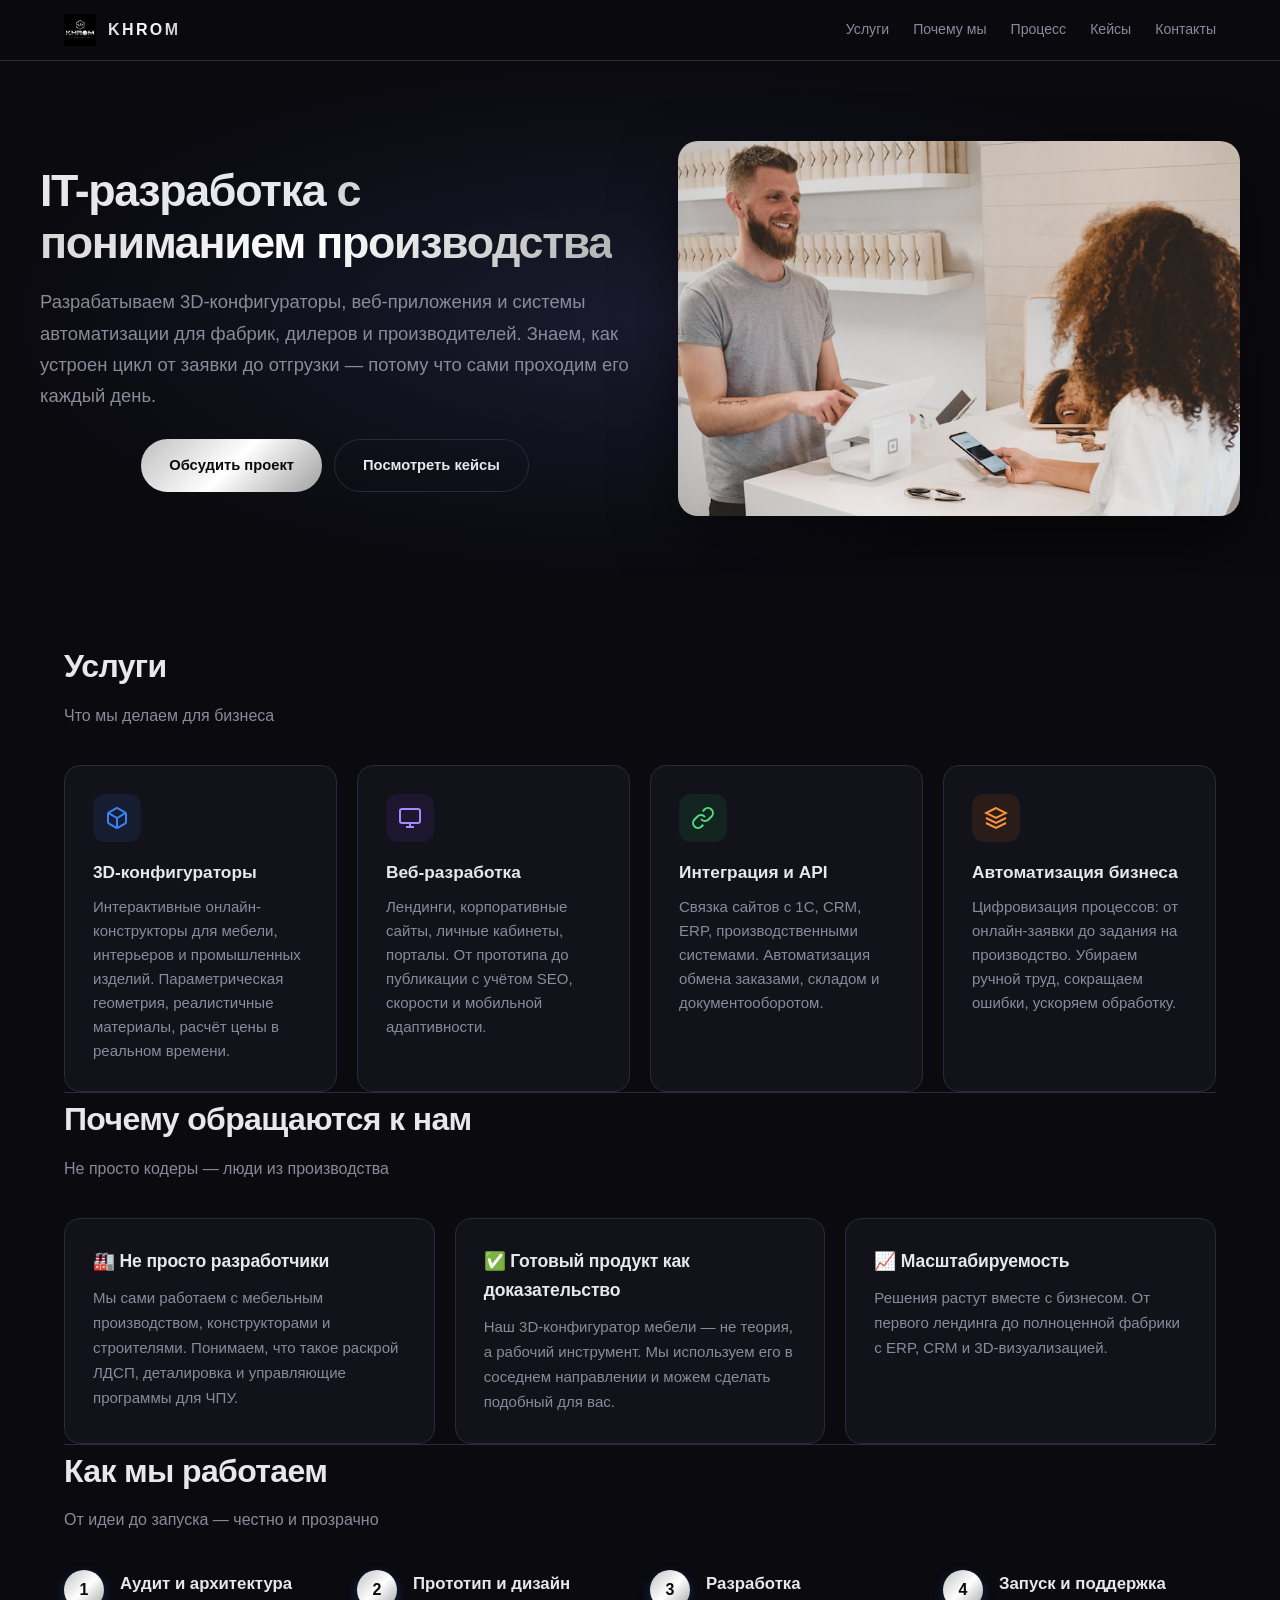
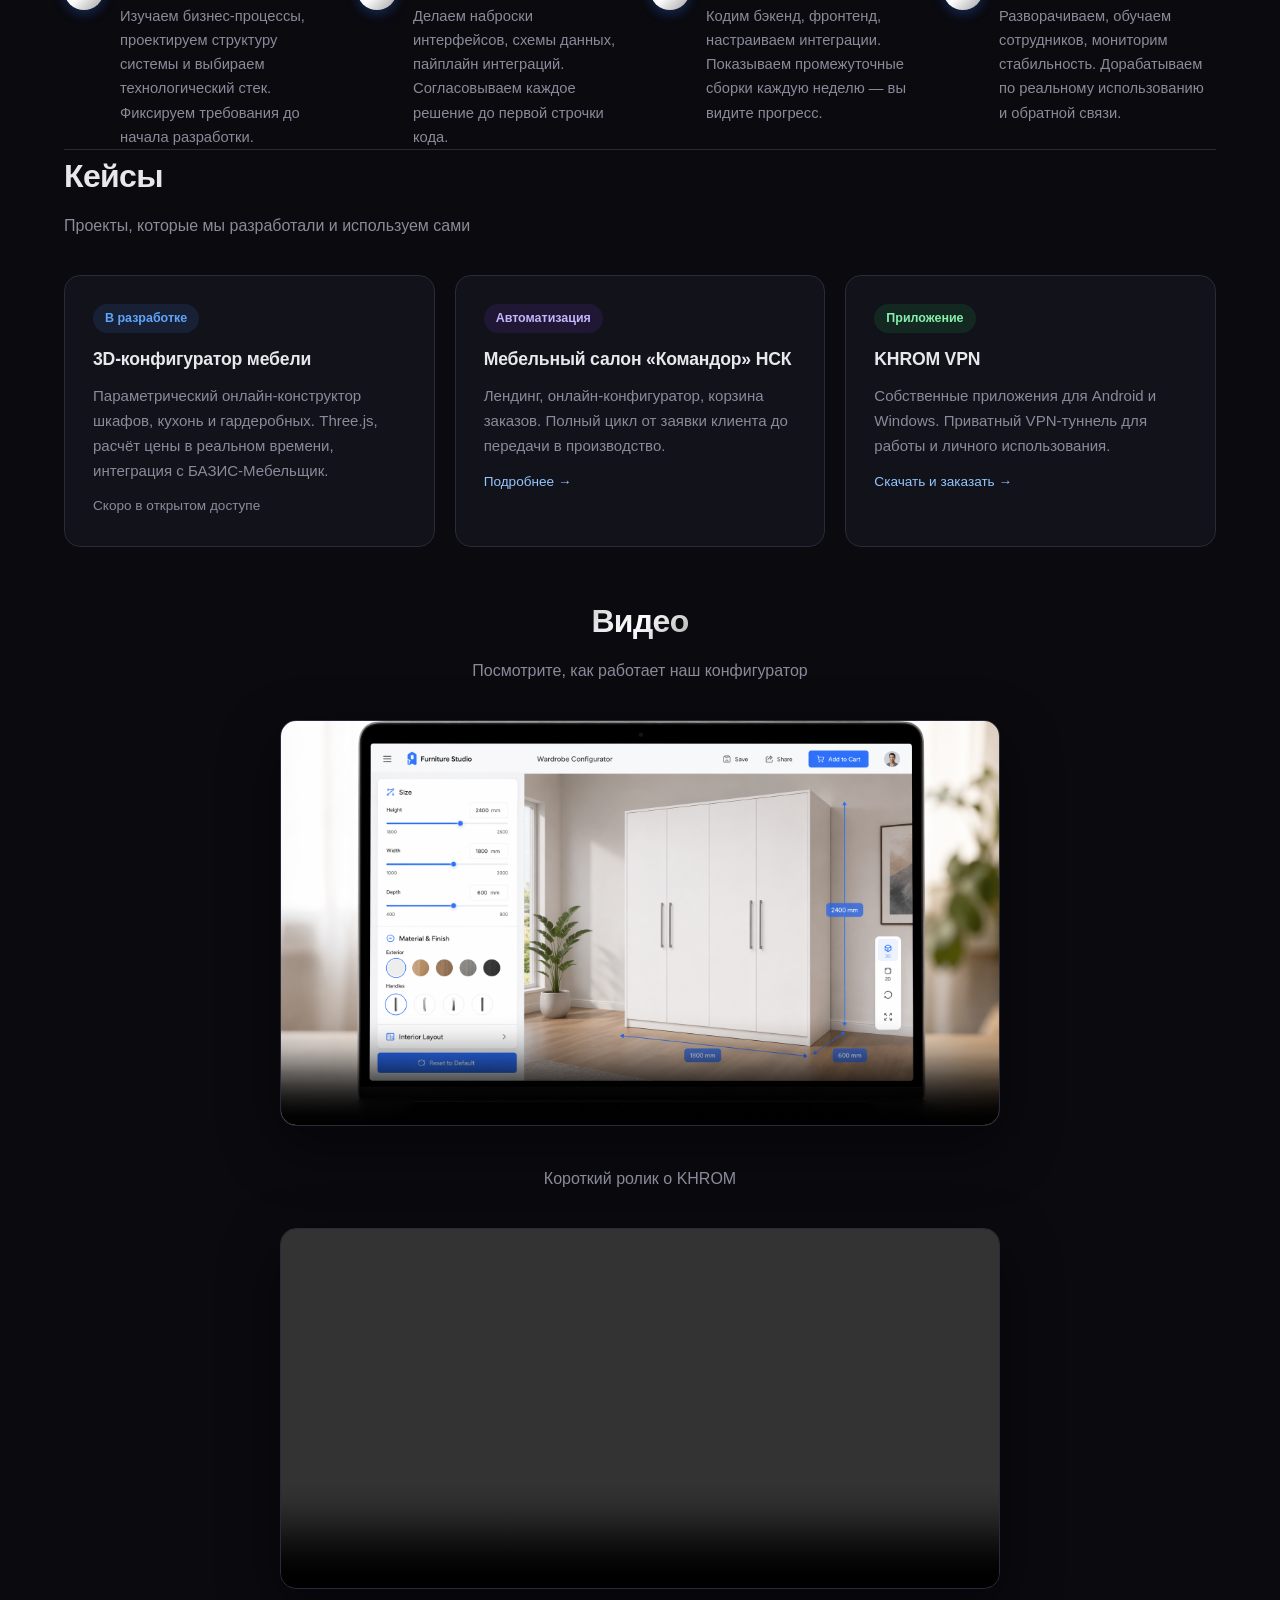
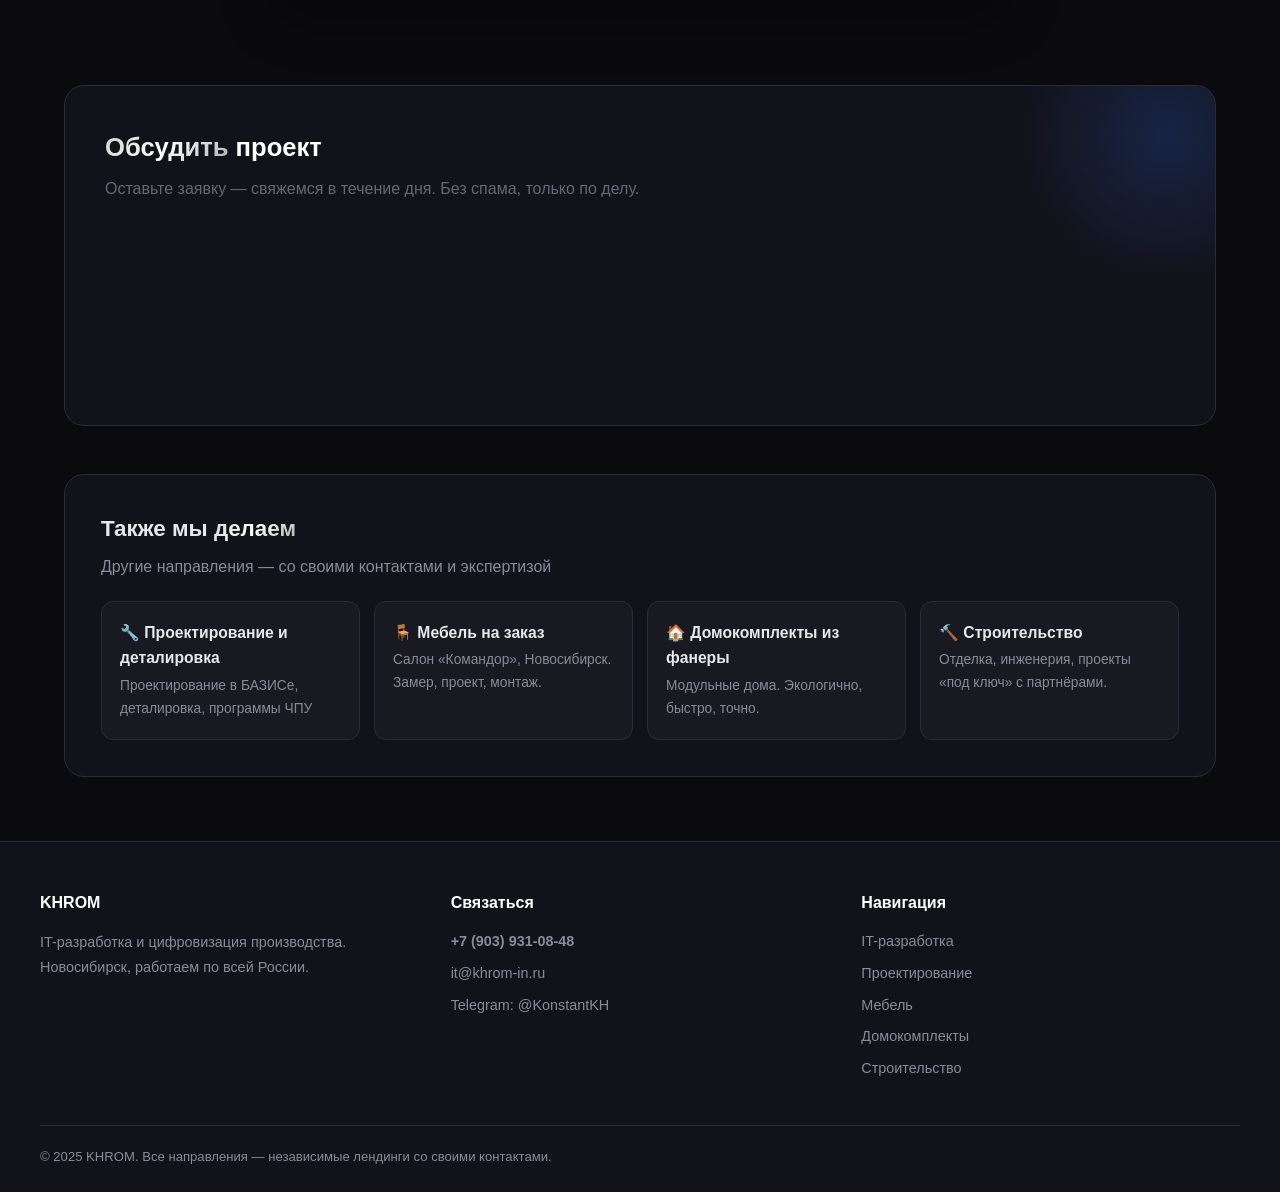
==== commit c17b2b12: "Заменена Google Forms на Яндекс.Форму (iframe) на index.html и konstruktor.html" ====
--- a/index.html
+++ b/index.html
@@ -454,20 +454,15 @@
   </section>
 
   <!-- Form -->
-  <section id="form" class="form-section">
-    <h2><span>Обсудить</span> проект</h2>
-    <p>Оставьте заявку — свяжемся в течение дня. Без спама, только по делу.</p>
-    <form action="https://docs.google.com/forms/d/e/ВАШ_ID_ФОРМЫ/viewform" method="GET" target="_blank">
-      <div class="form-grid">
-        <input type="text" name="entry.ВАШ_ПОЛЕ_ИМЯ" class="form-field" placeholder="Ваше имя" required>
-        <input type="tel" name="entry.ВАШ_ПОЛЕ_ТЕЛЕФОН" class="form-field" placeholder="Телефон" required>
-        <input type="email" name="entry.ВАШ_ПОЛЕ_EMAIL" class="form-field" placeholder="Email (необязательно)">
-        <textarea name="entry.ВАШ_ПОЛЕ_СООБЩЕНИЕ" class="form-field textarea" placeholder="Расскажите о задаче: что нужно, сроки, бюджет"></textarea>
-      </div>
-      <button type="submit" class="btn-chrome">Отправить заявку</button>
-      <p style="margin-top:12px; font-size:0.85rem; color: var(--khrom-text-dim);">Форма подключена к Google Forms. После отправки откроется подтверждение.</p>
-    </form>
-  </section>
+<!-- Form -->
+<section id=form class=form-section>
+<h2><span>Обсудить</span> проект</h2>
+<p>Оставьте заявку — свяжемся в течение дня. Без спама, только по делу.</p>
+<div style=max-width:100%;overflow-x:auto;>
+<script src=https://forms.yandex.ru/_static/embed.js></script>
+<iframe src=https://forms.yandex.ru/u/6a6c0601f47e736c3f0dafca?iframe=1 frameborder=0 name=ya-form-6a6c0601f47e736c3f0dafca width=650 style=max-width:100%;border-radius:12px;></iframe>
+</div>
+</section>
 
   <!-- Also we do -->
   <div class="also-section" id="contacts">
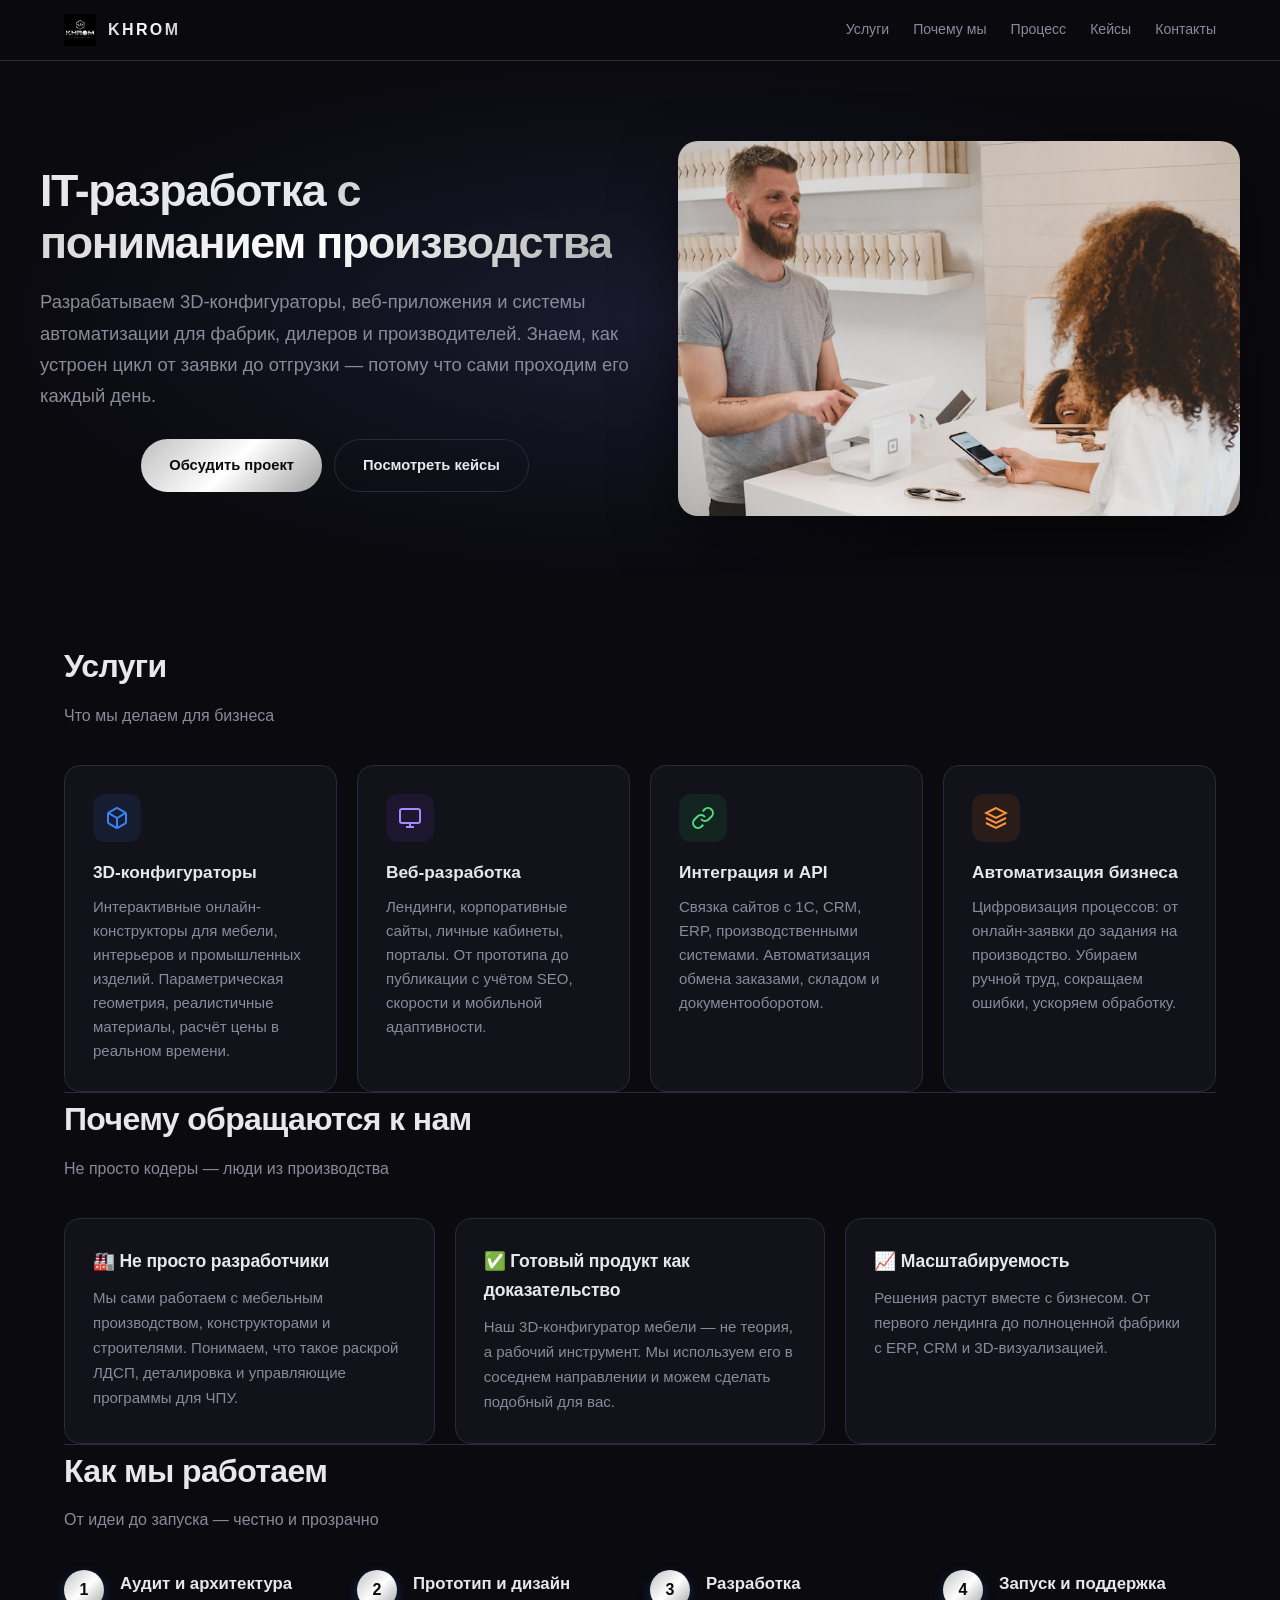
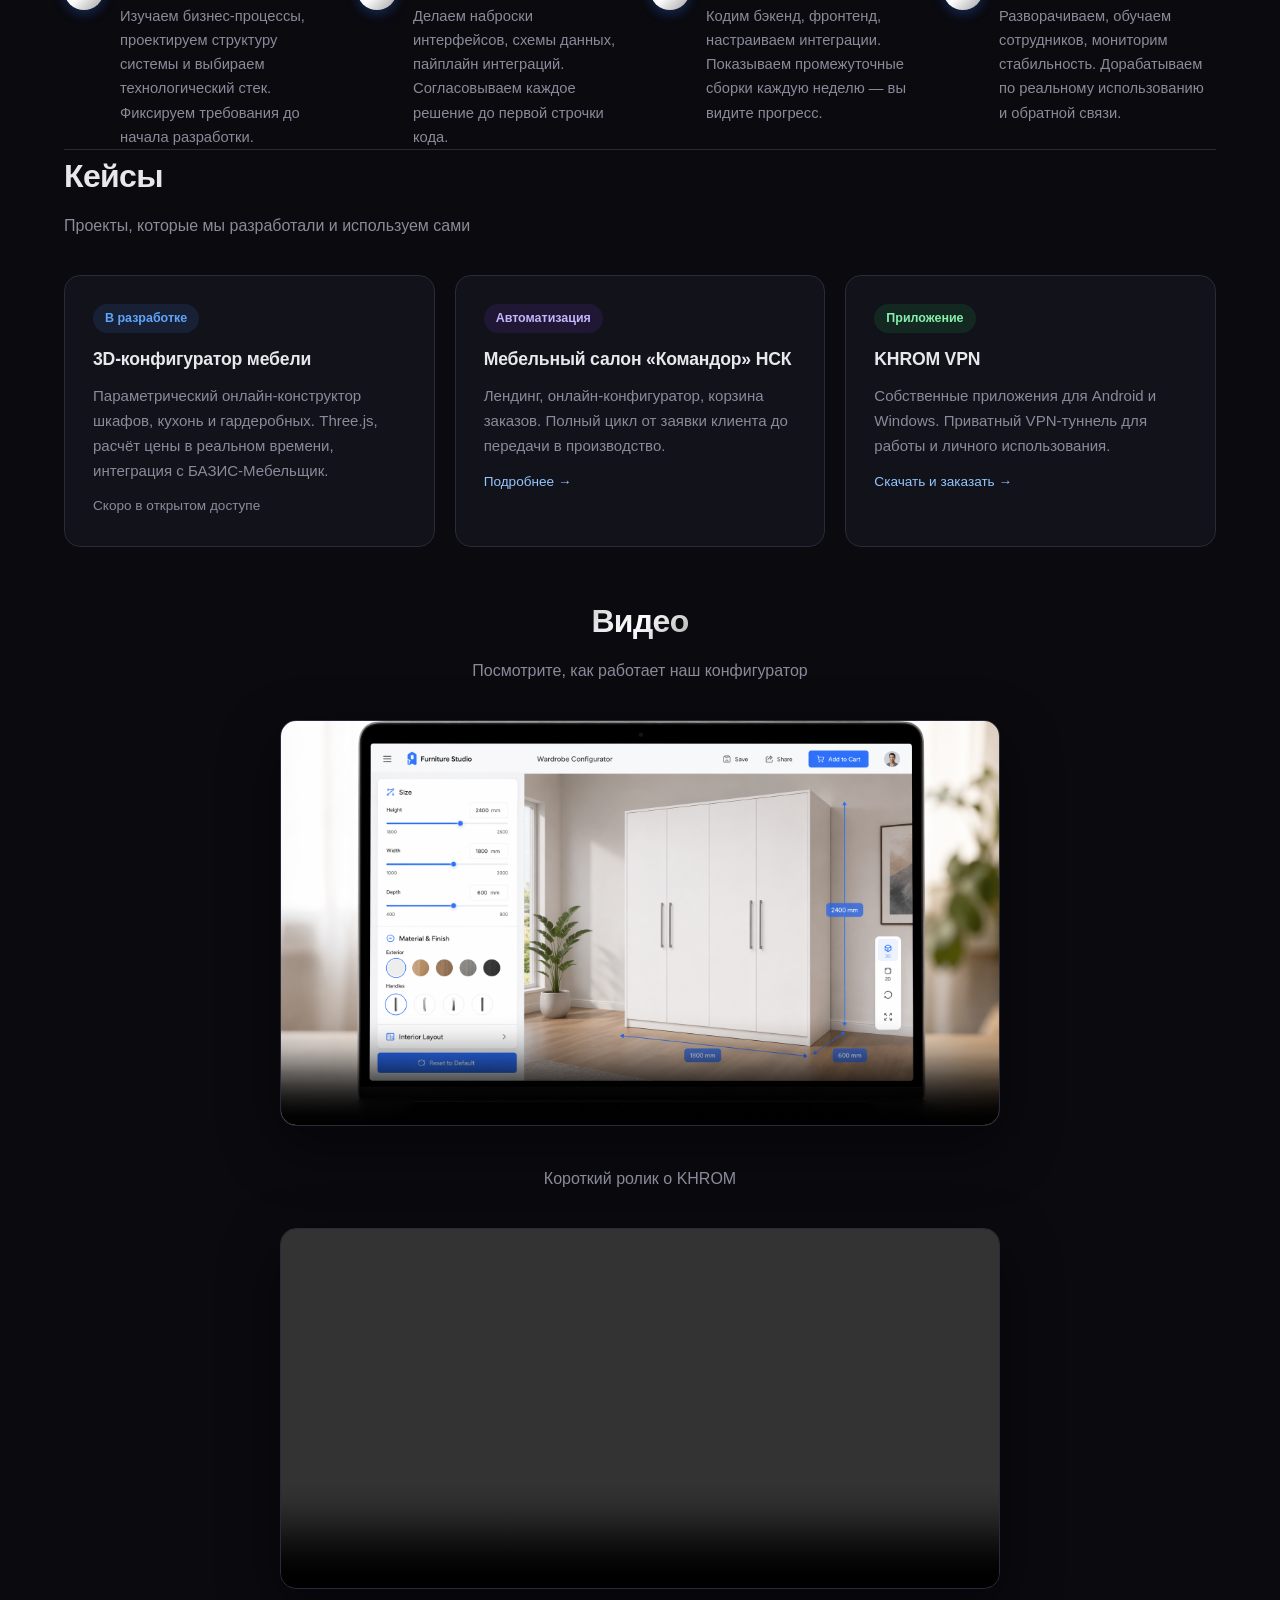
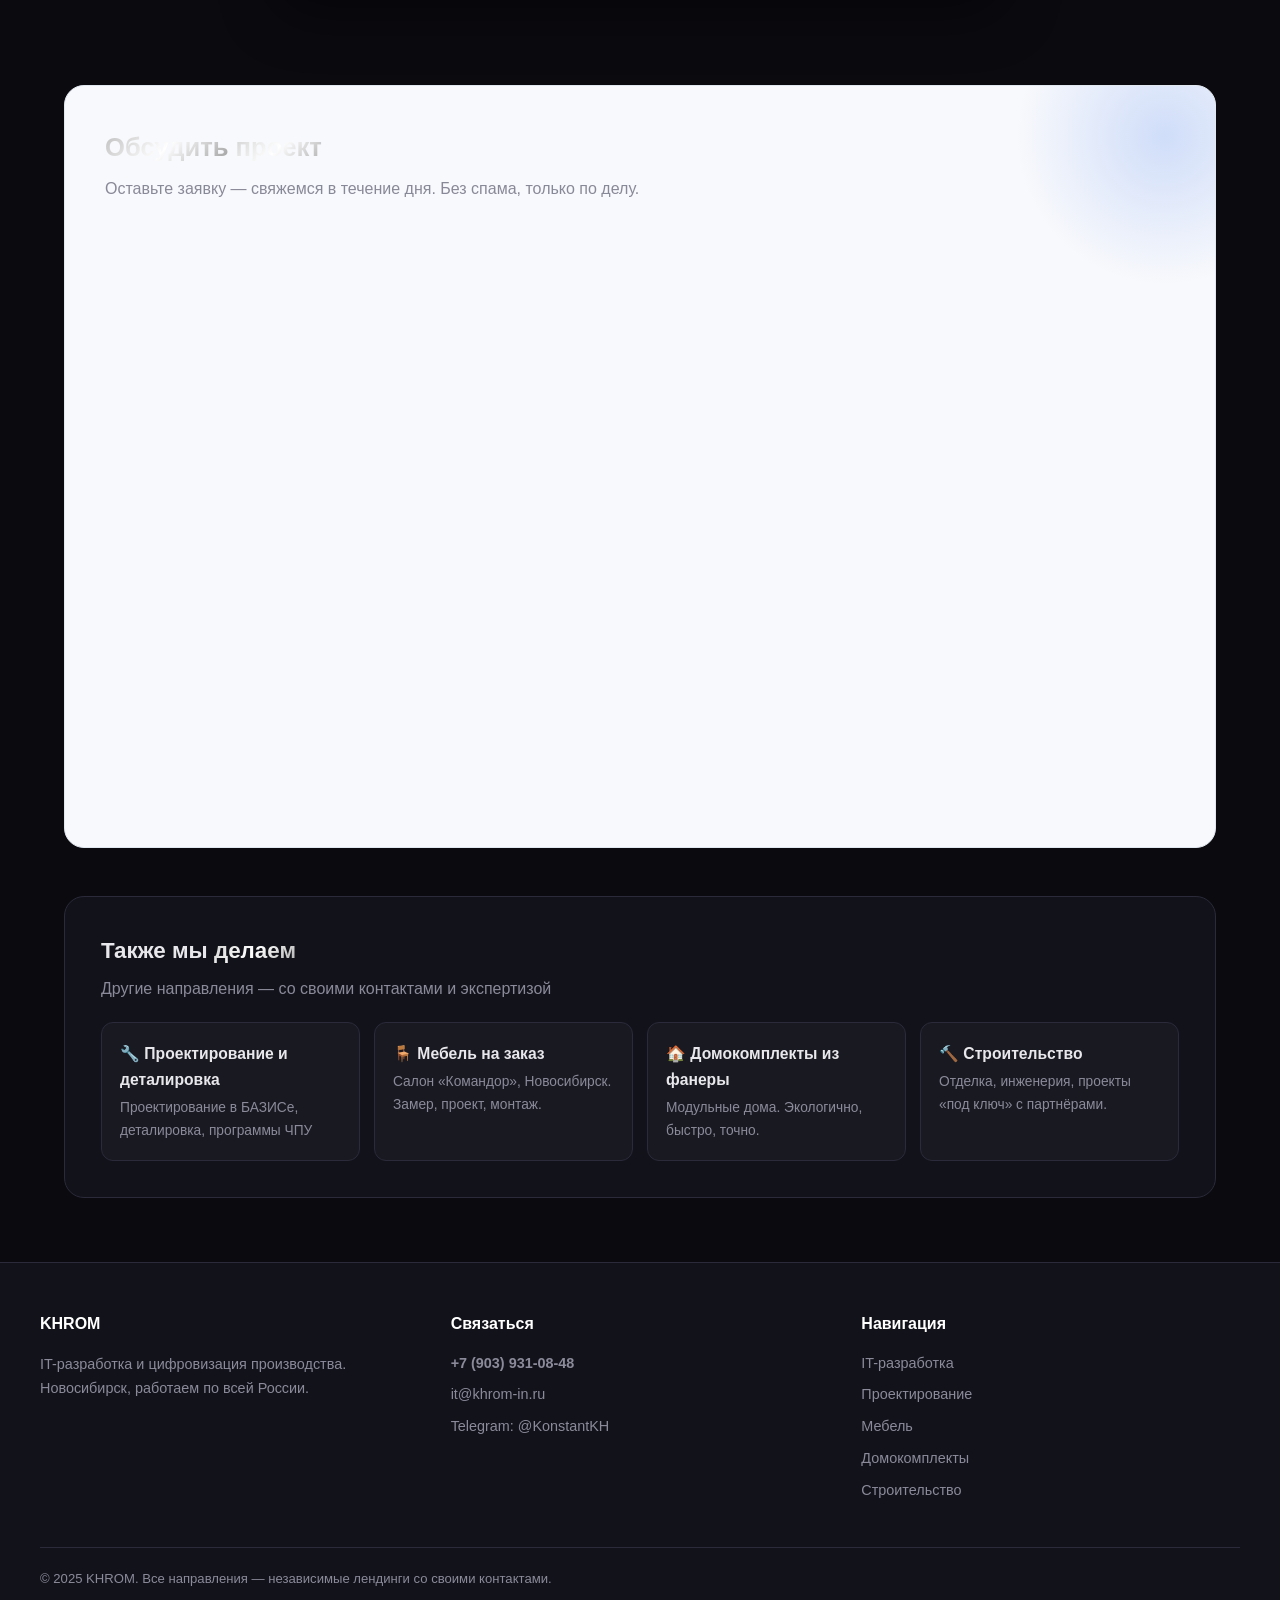
==== commit 0488f0ad: "Форма: светлый фон, обрезан branding Яндекса через overflow:hidden" ====
--- a/index.html
+++ b/index.html
@@ -453,14 +453,13 @@
     </div>
   </section>
 
-  <!-- Form -->
 <!-- Form -->
-<section id=form class=form-section>
-<h2><span>Обсудить</span> проект</h2>
-<p>Оставьте заявку — свяжемся в течение дня. Без спама, только по делу.</p>
-<div style=max-width:100%;overflow-x:auto;>
+<section id=form class=form-section style=background:#f8f9fc;border-color:#e2e8f0;>
+<h2 style=color:#1a1a2e;><span style=background:linear-gradient(135deg,#c0c0c0,#fff,#a0a0a0);-webkit-background-clip:text;-webkit-text-fill-color:transparent;>Обсудить</span> <span style=color:#1a1a2e;>проект</span></h2>
+<p style=color:#5a5a6e;>Оставьте заявку — свяжемся в течение дня. Без спама, только по делу.</p>
+<div style=max-width:650px;margin:0 auto;overflow:hidden;border-radius:12px;height:500px;background:#fff;>
 <script src=https://forms.yandex.ru/_static/embed.js></script>
-<iframe src=https://forms.yandex.ru/u/6a6c0601f47e736c3f0dafca?iframe=1 frameborder=0 name=ya-form-6a6c0601f47e736c3f0dafca width=650 style=max-width:100%;border-radius:12px;></iframe>
+<iframe src=https://forms.yandex.ru/u/6a6c0601f47e736c3f0dafca?iframe=1 frameborder=0 name=ya-form-6a6c0601f47e736c3f0dafca width=650 height=580 style=max-width:100%;display:block;></iframe>
 </div>
 </section>
 
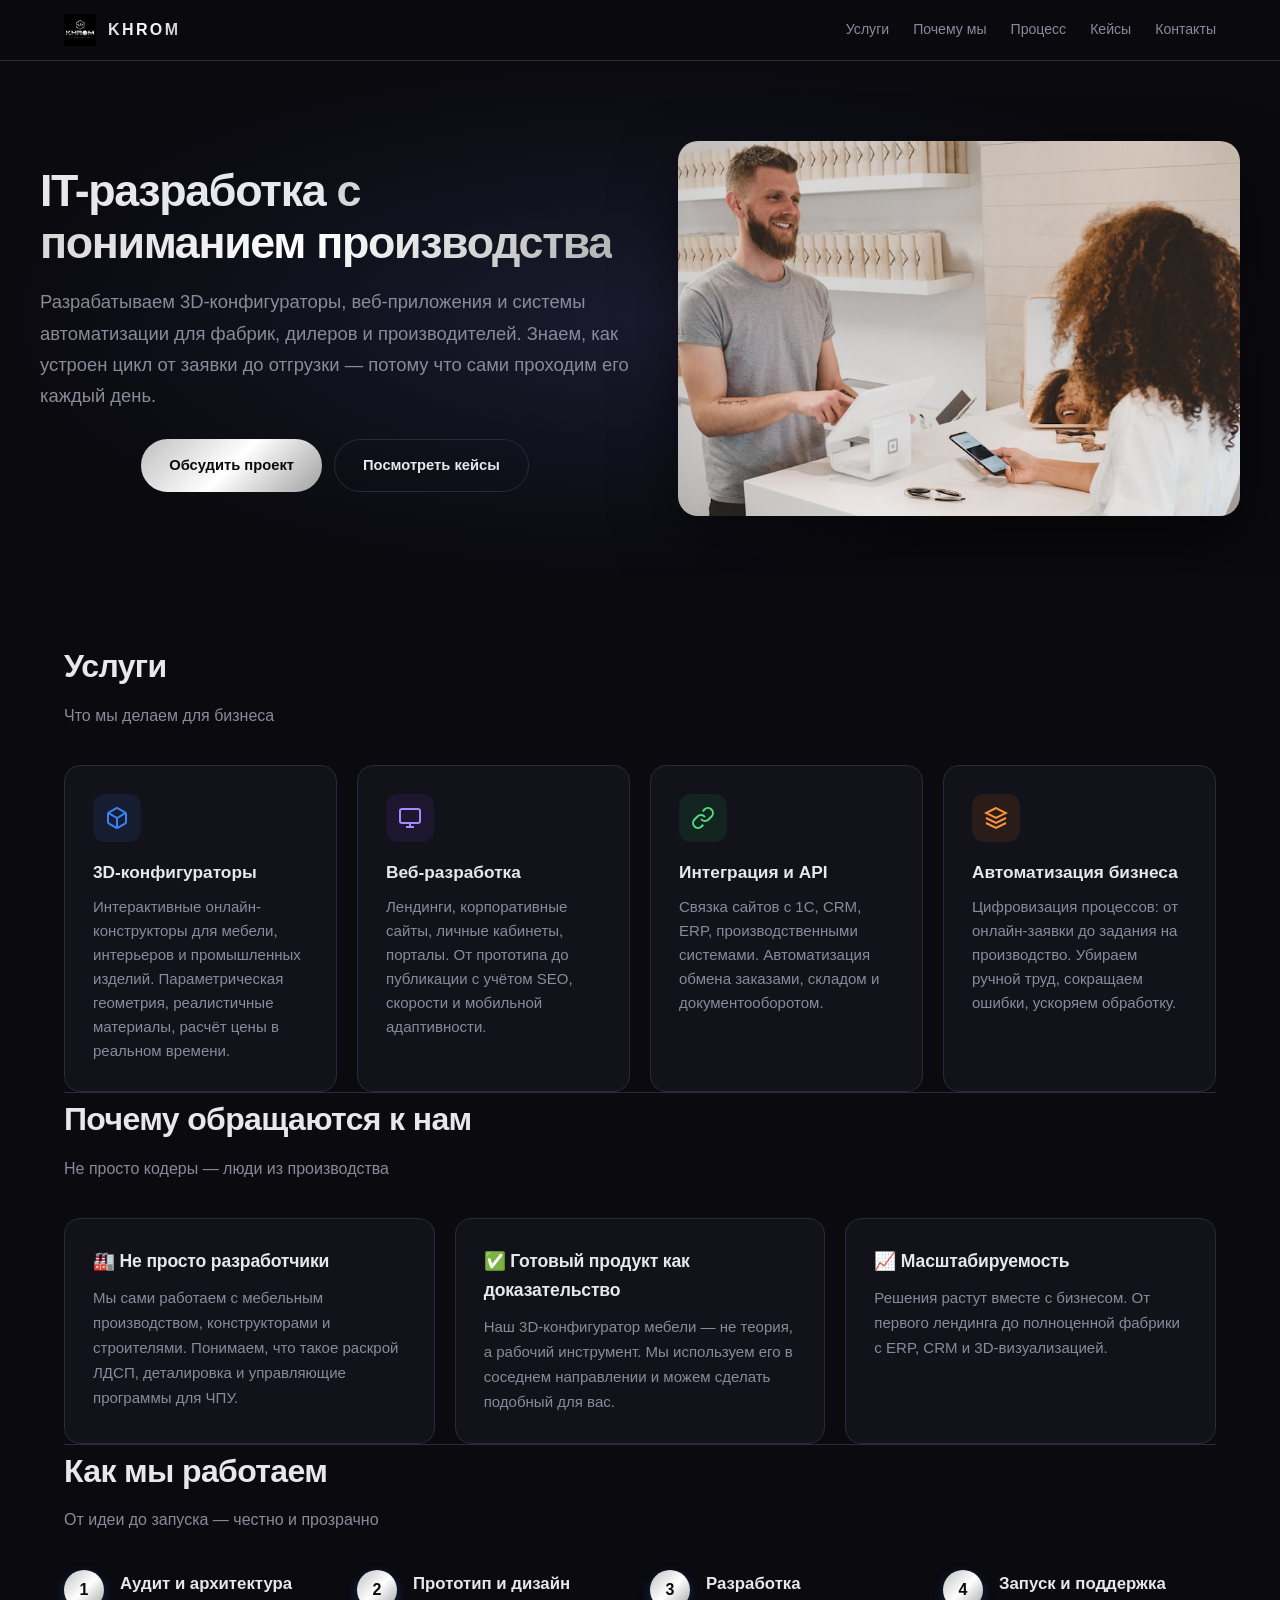
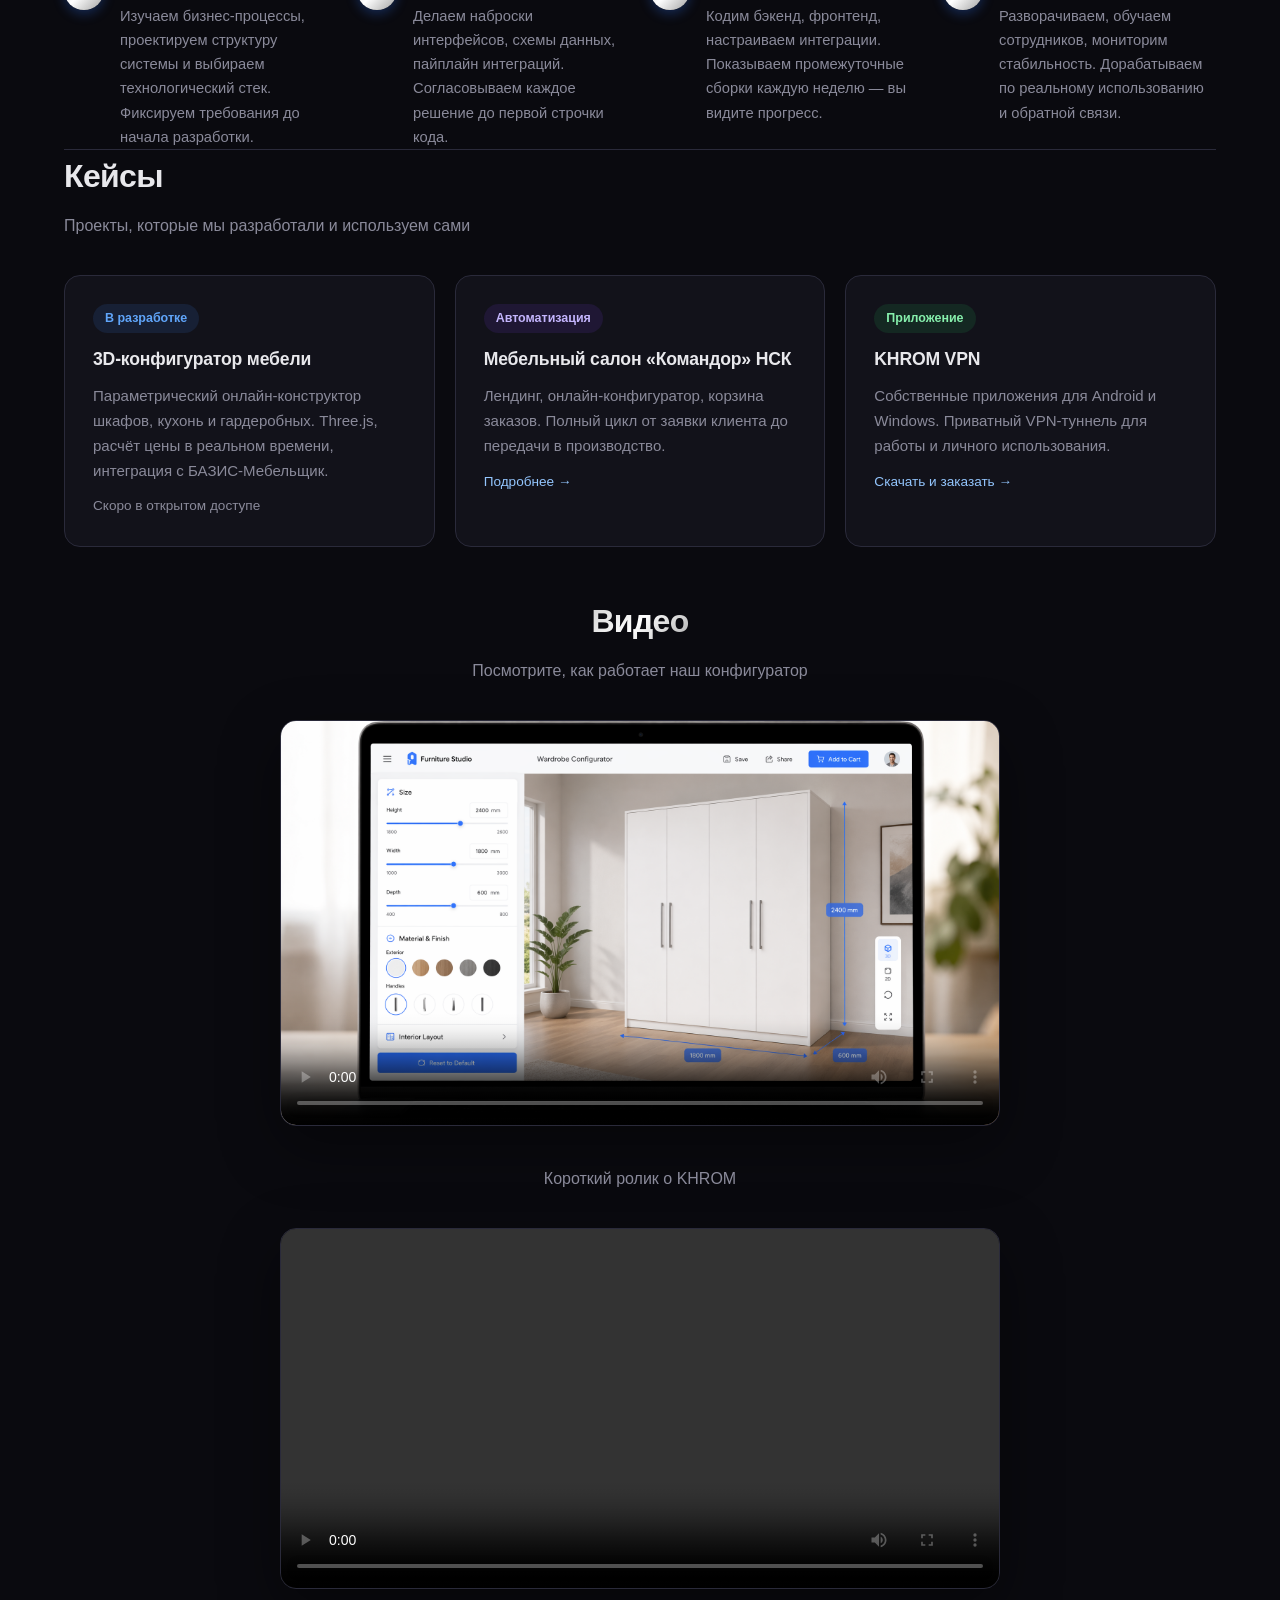
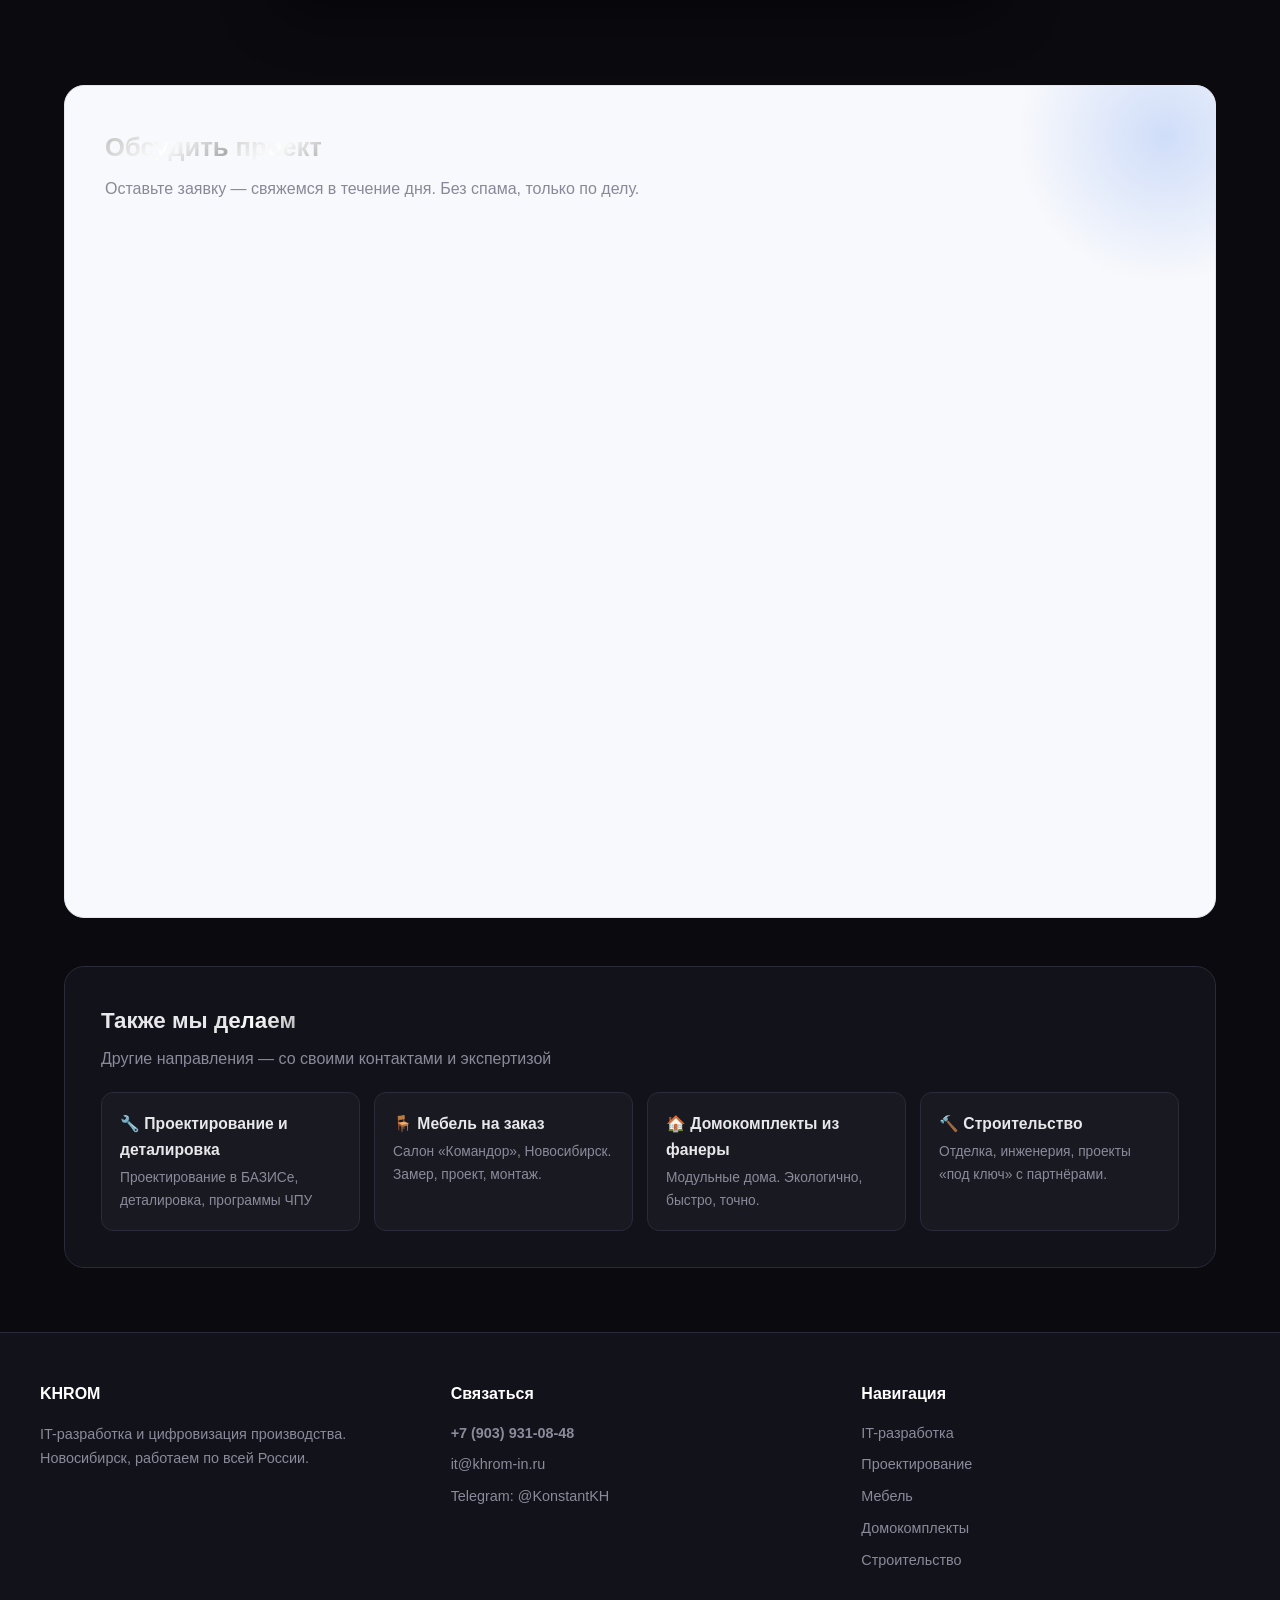
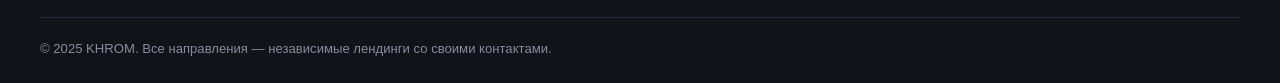
==== commit e7cb588f: "Уменьшена видимая высота формы до 460px, увеличен iframe до 650px — branding Яндекса скрыт" ====
--- a/index.html
+++ b/index.html
@@ -457,9 +457,9 @@
 <section id=form class=form-section style=background:#f8f9fc;border-color:#e2e8f0;>
 <h2 style=color:#1a1a2e;><span style=background:linear-gradient(135deg,#c0c0c0,#fff,#a0a0a0);-webkit-background-clip:text;-webkit-text-fill-color:transparent;>Обсудить</span> <span style=color:#1a1a2e;>проект</span></h2>
 <p style=color:#5a5a6e;>Оставьте заявку — свяжемся в течение дня. Без спама, только по делу.</p>
-<div style=max-width:650px;margin:0 auto;overflow:hidden;border-radius:12px;height:500px;background:#fff;>
+<div style=max-width:650px;margin:0 auto;overflow:hidden;border-radius:12px;height:460px;background:#fff;>
 <script src=https://forms.yandex.ru/_static/embed.js></script>
-<iframe src=https://forms.yandex.ru/u/6a6c0601f47e736c3f0dafca?iframe=1 frameborder=0 name=ya-form-6a6c0601f47e736c3f0dafca width=650 height=580 style=max-width:100%;display:block;></iframe>
+<iframe src=https://forms.yandex.ru/u/6a6c0601f47e736c3f0dafca?iframe=1 frameborder=0 name=ya-form-6a6c0601f47e736c3f0dafca width=650 height=650 style=max-width:100%;display:block;></iframe>
 </div>
 </section>
 
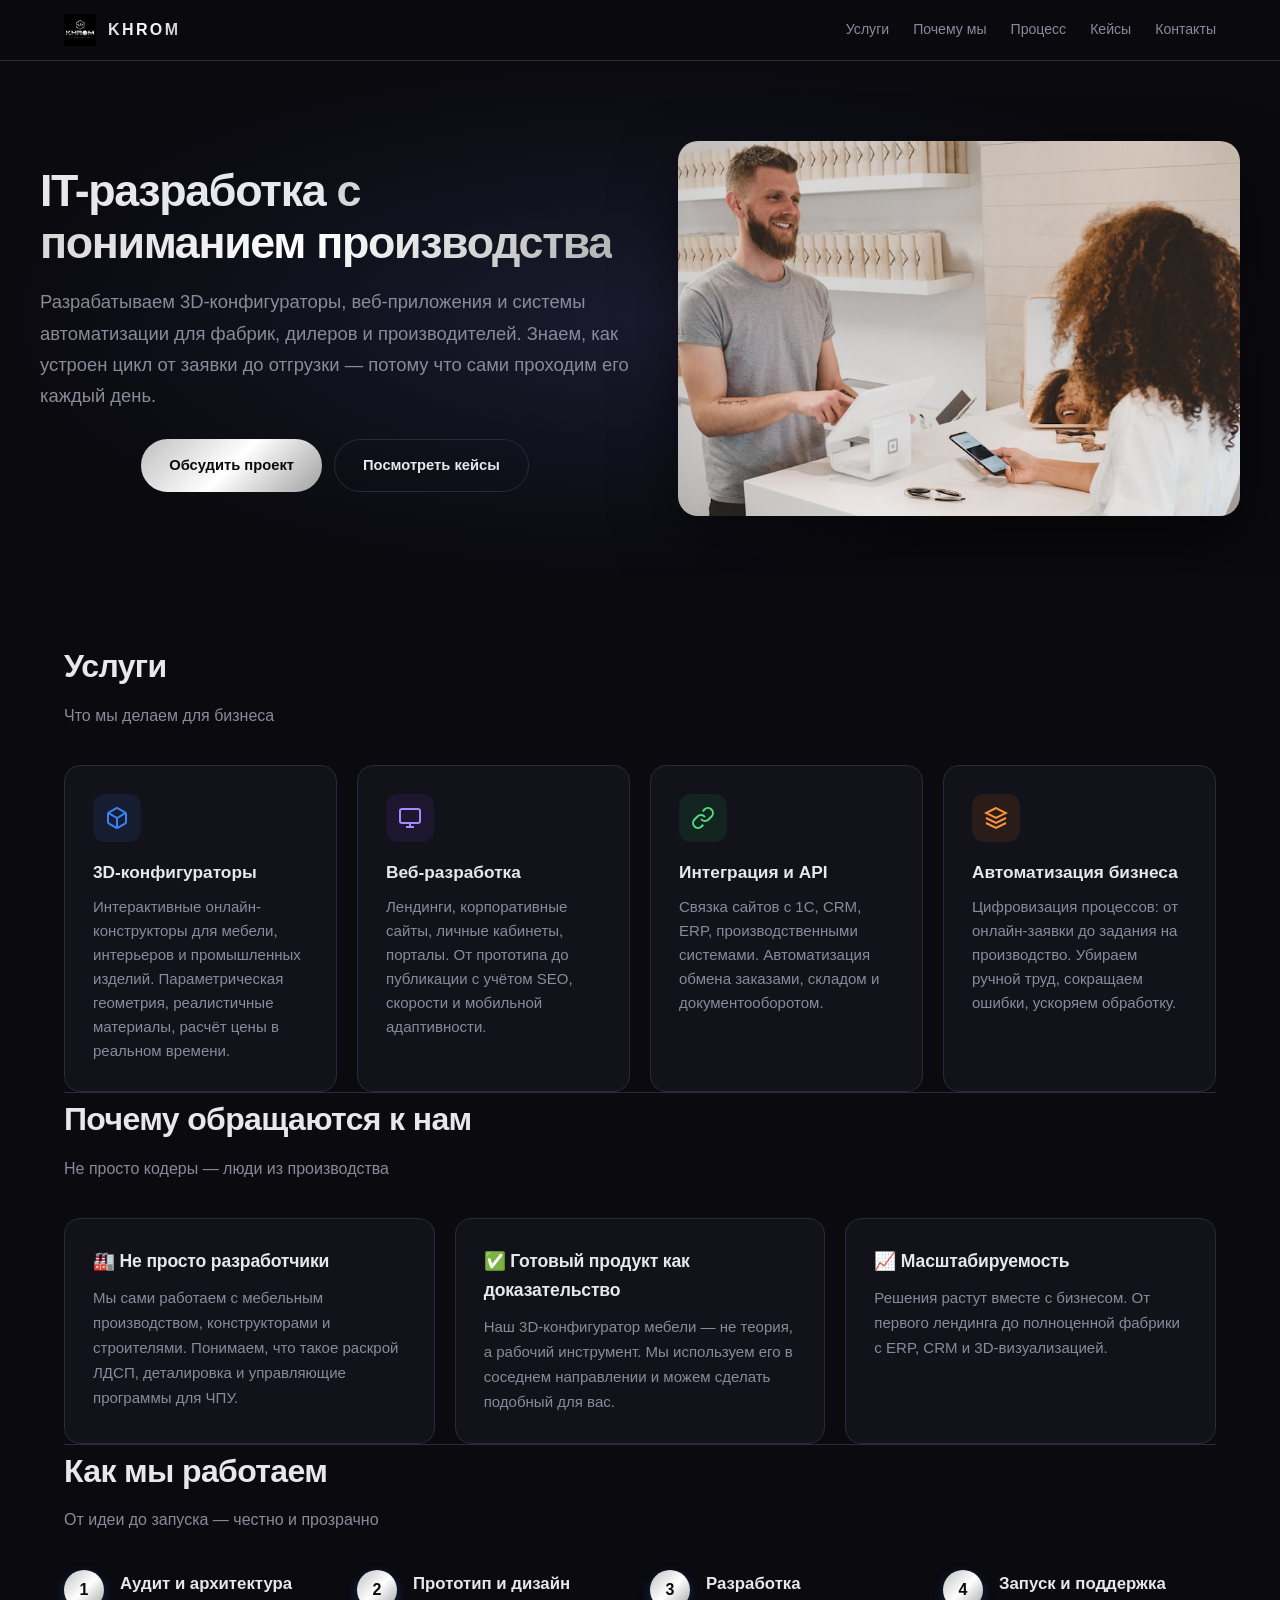
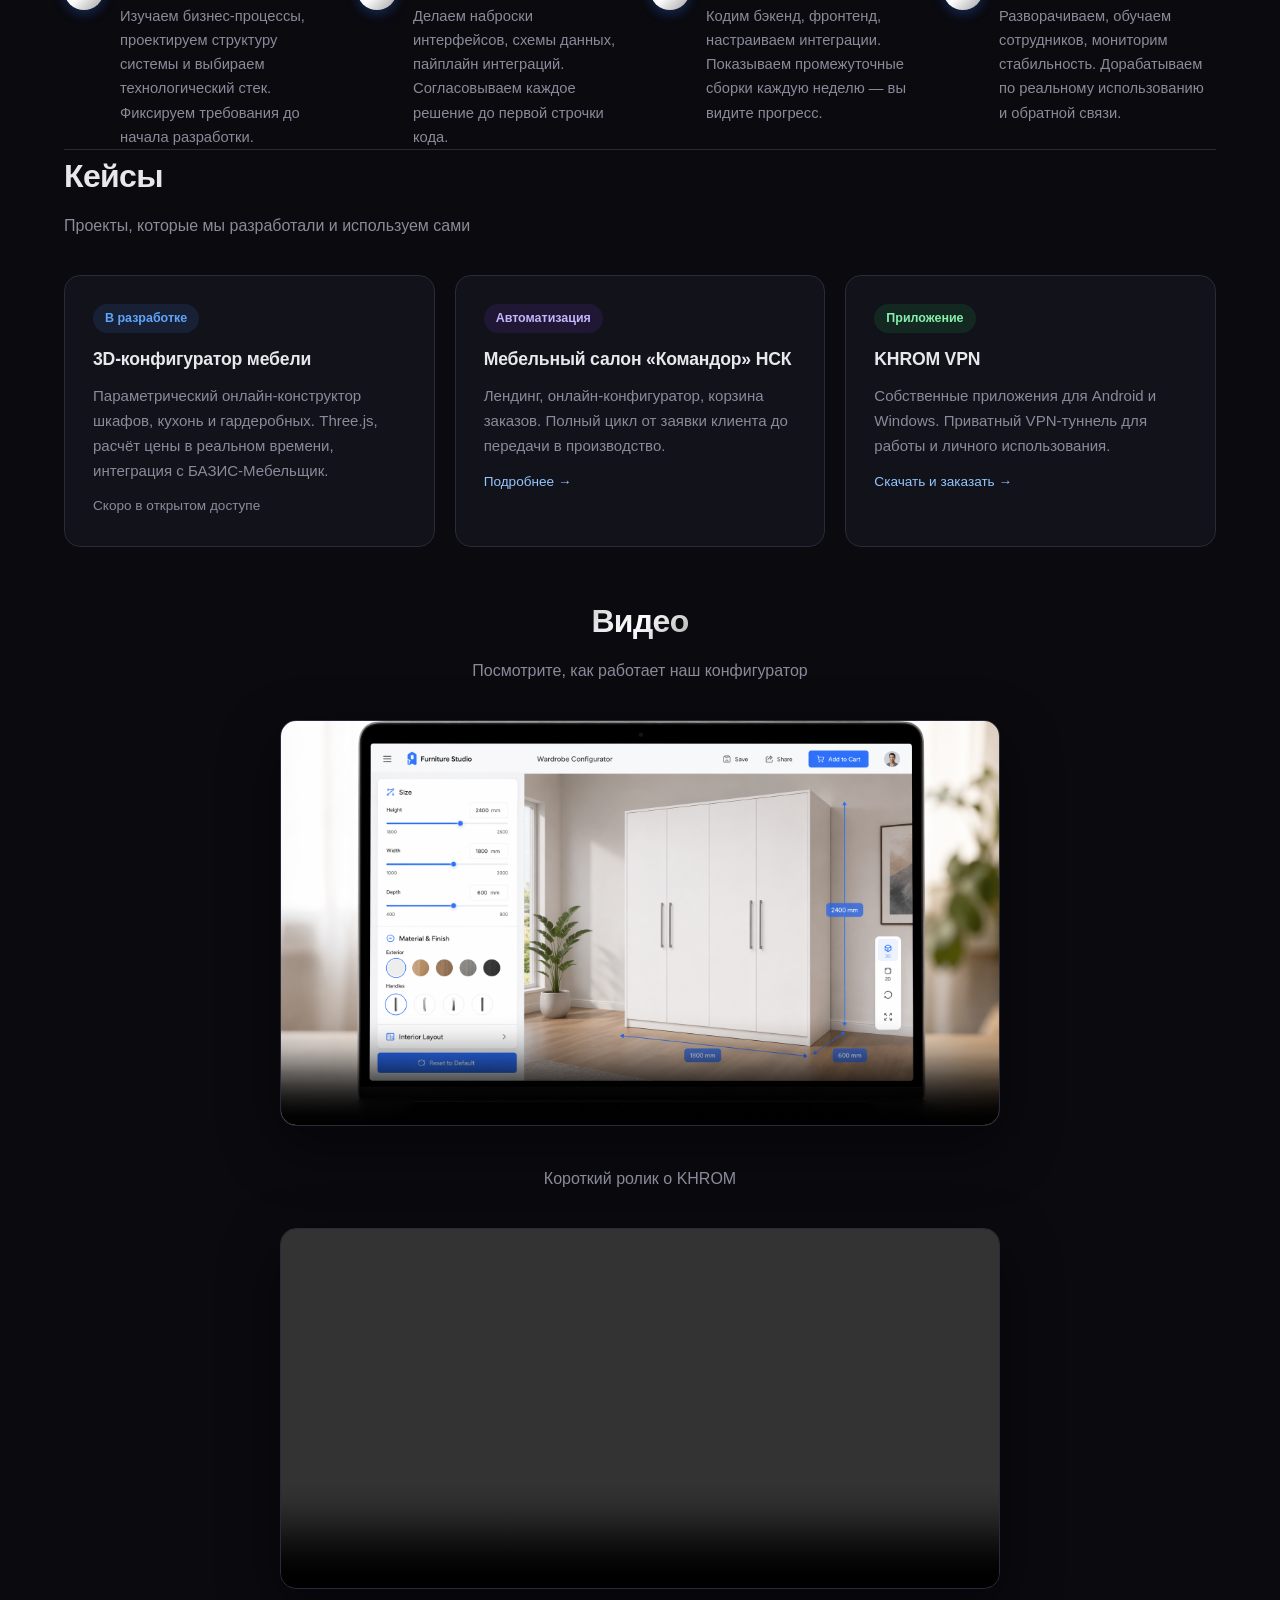
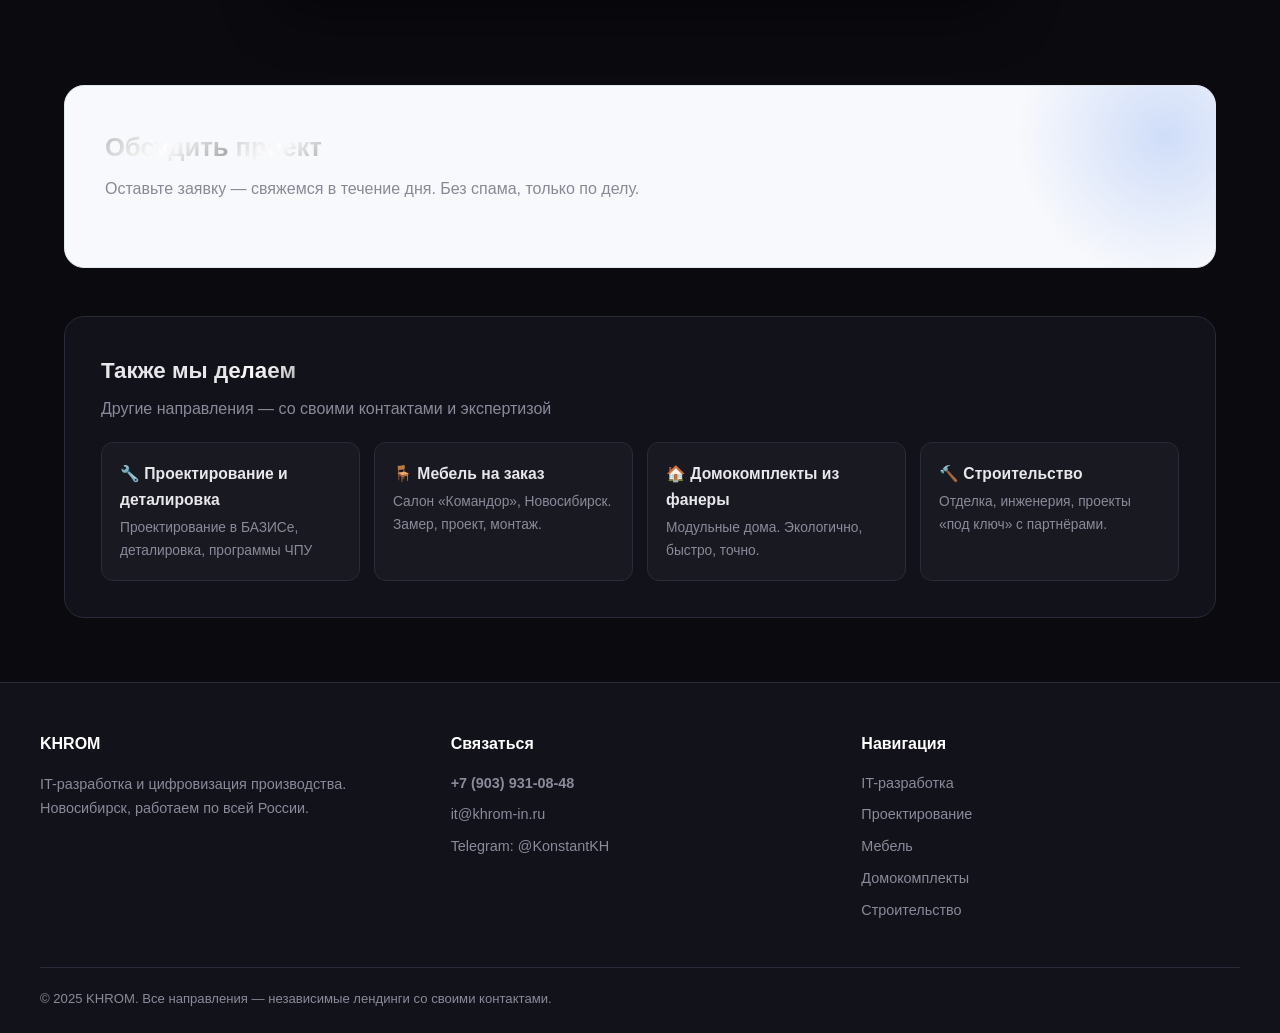
==== commit 06e00b64: "Исправлена обрезка branding Яндекс.Формы через position:relative + position:absolute" ====
--- a/index.html
+++ b/index.html
@@ -457,9 +457,8 @@
 <section id=form class=form-section style=background:#f8f9fc;border-color:#e2e8f0;>
 <h2 style=color:#1a1a2e;><span style=background:linear-gradient(135deg,#c0c0c0,#fff,#a0a0a0);-webkit-background-clip:text;-webkit-text-fill-color:transparent;>Обсудить</span> <span style=color:#1a1a2e;>проект</span></h2>
 <p style=color:#5a5a6e;>Оставьте заявку — свяжемся в течение дня. Без спама, только по делу.</p>
-<div style=max-width:650px;margin:0 auto;overflow:hidden;border-radius:12px;height:460px;background:#fff;>
-<script src=https://forms.yandex.ru/_static/embed.js></script>
-<iframe src=https://forms.yandex.ru/u/6a6c0601f47e736c3f0dafca?iframe=1 frameborder=0 name=ya-form-6a6c0601f47e736c3f0dafca width=650 height=650 style=max-width:100%;display:block;></iframe>
+<div style=max-width:650px;margin:0 auto;border-radius:12px;height:460px;position:relative;overflow:hidden;background:#fff;>
+<iframe src=https://forms.yandex.ru/u/6a6c0601f47e736c3f0dafca?iframe=1 frameborder=0 name=ya-form-6a6c0601f47e736c3f0dafca width=650 height=650 style=max-width:100%;position:absolute;top:0;left:0;border:none;></iframe>
 </div>
 </section>
 
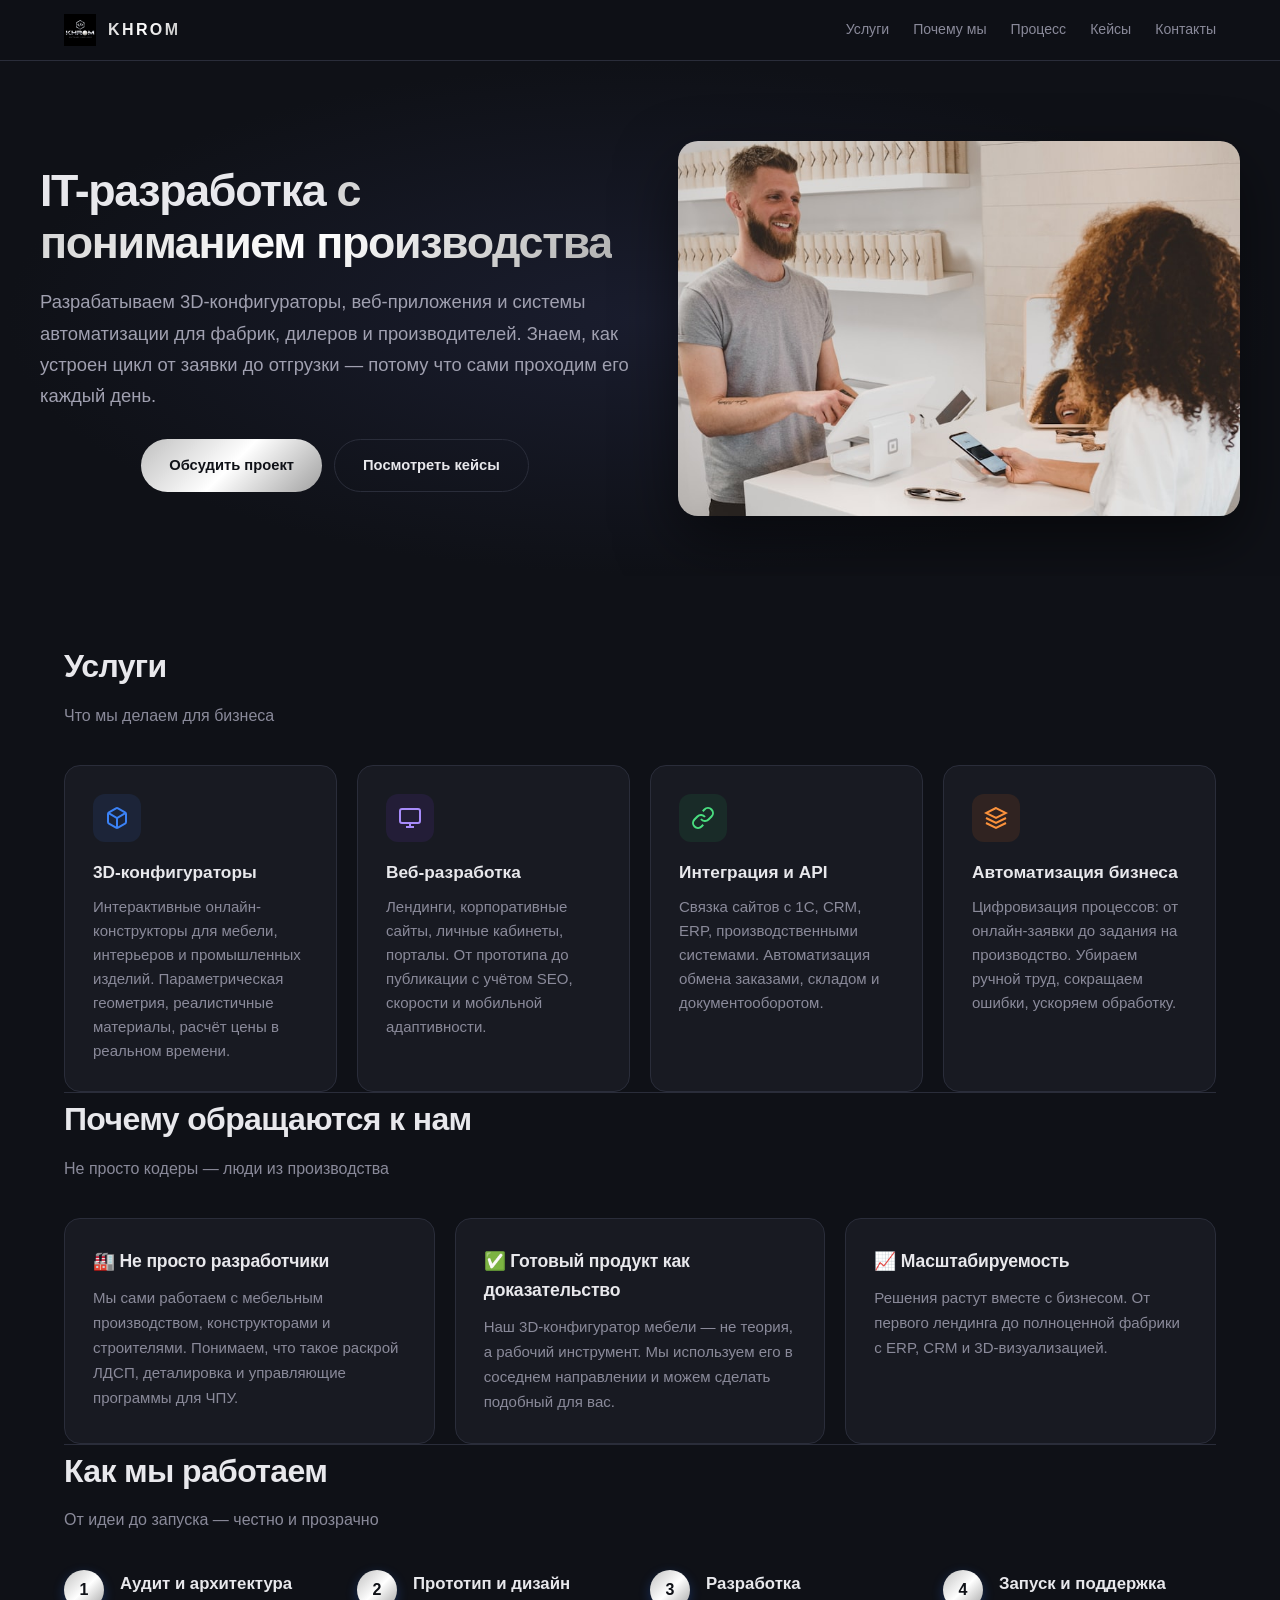
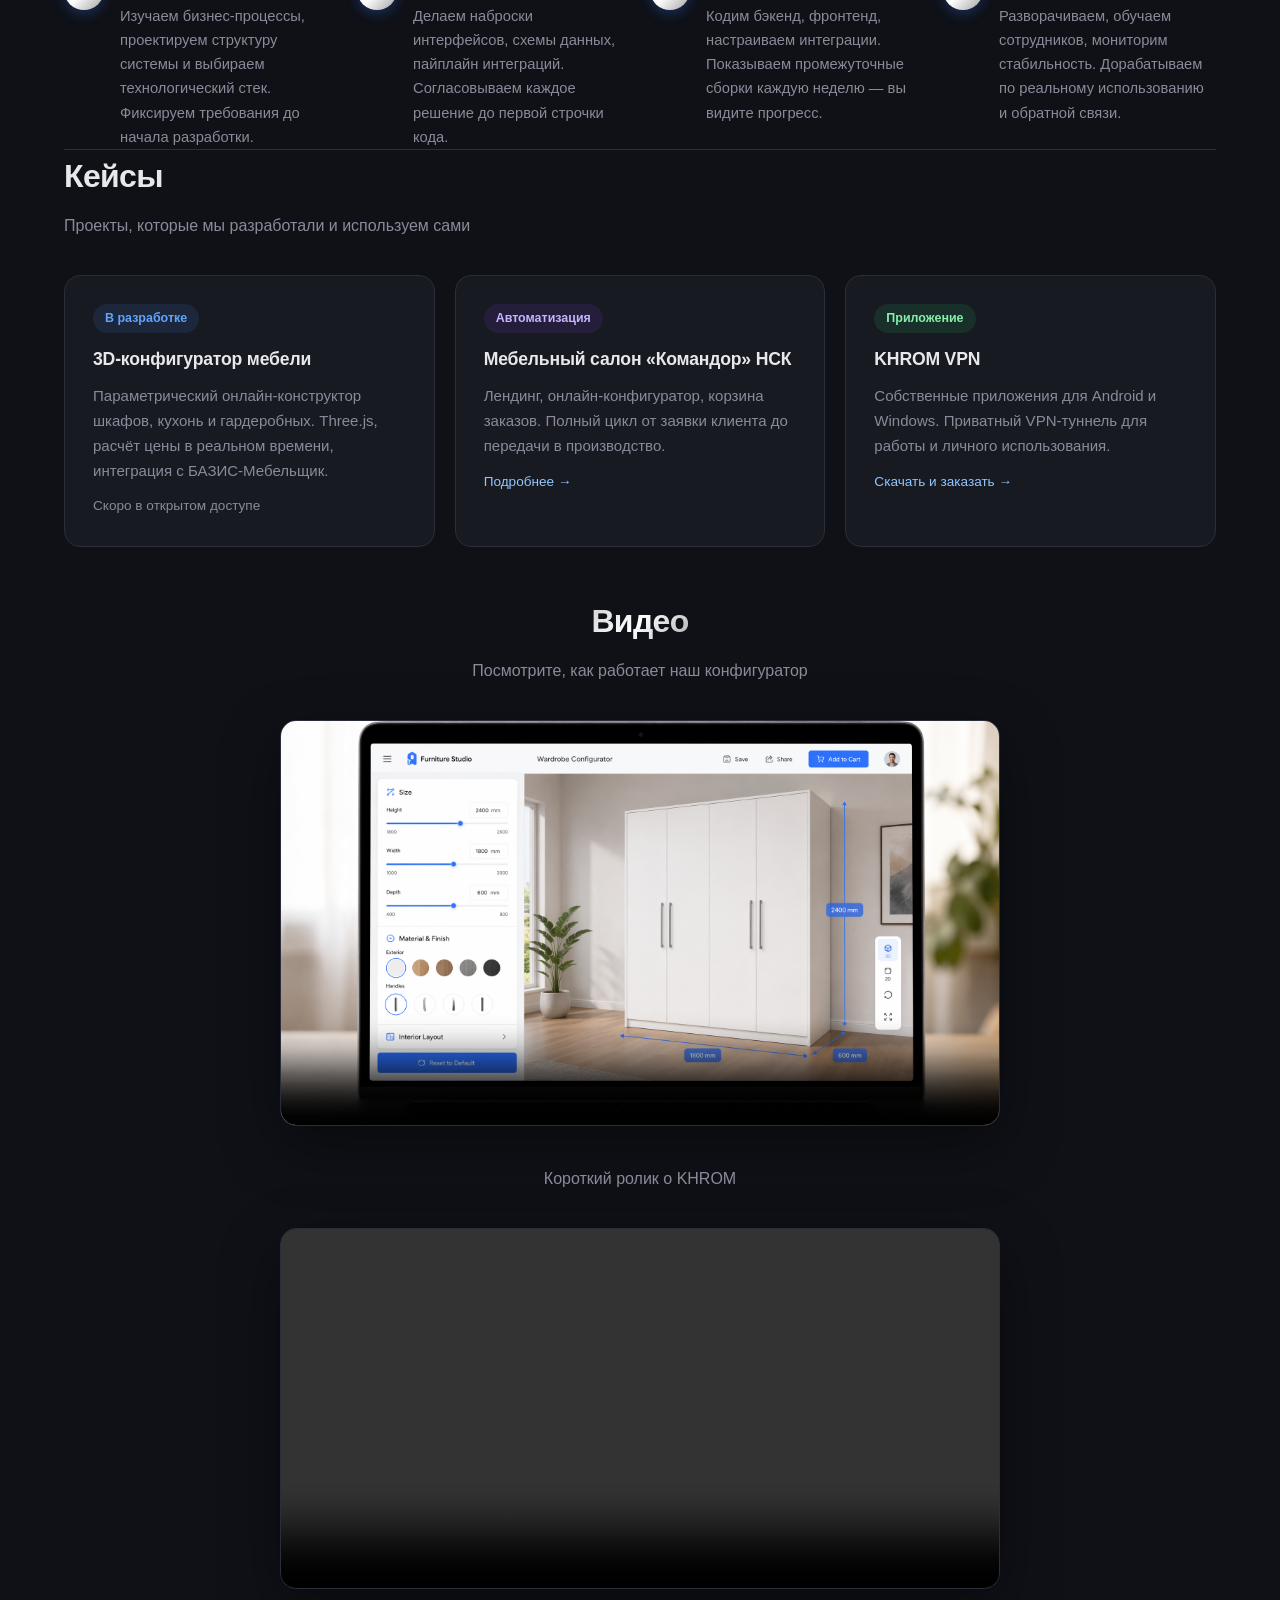
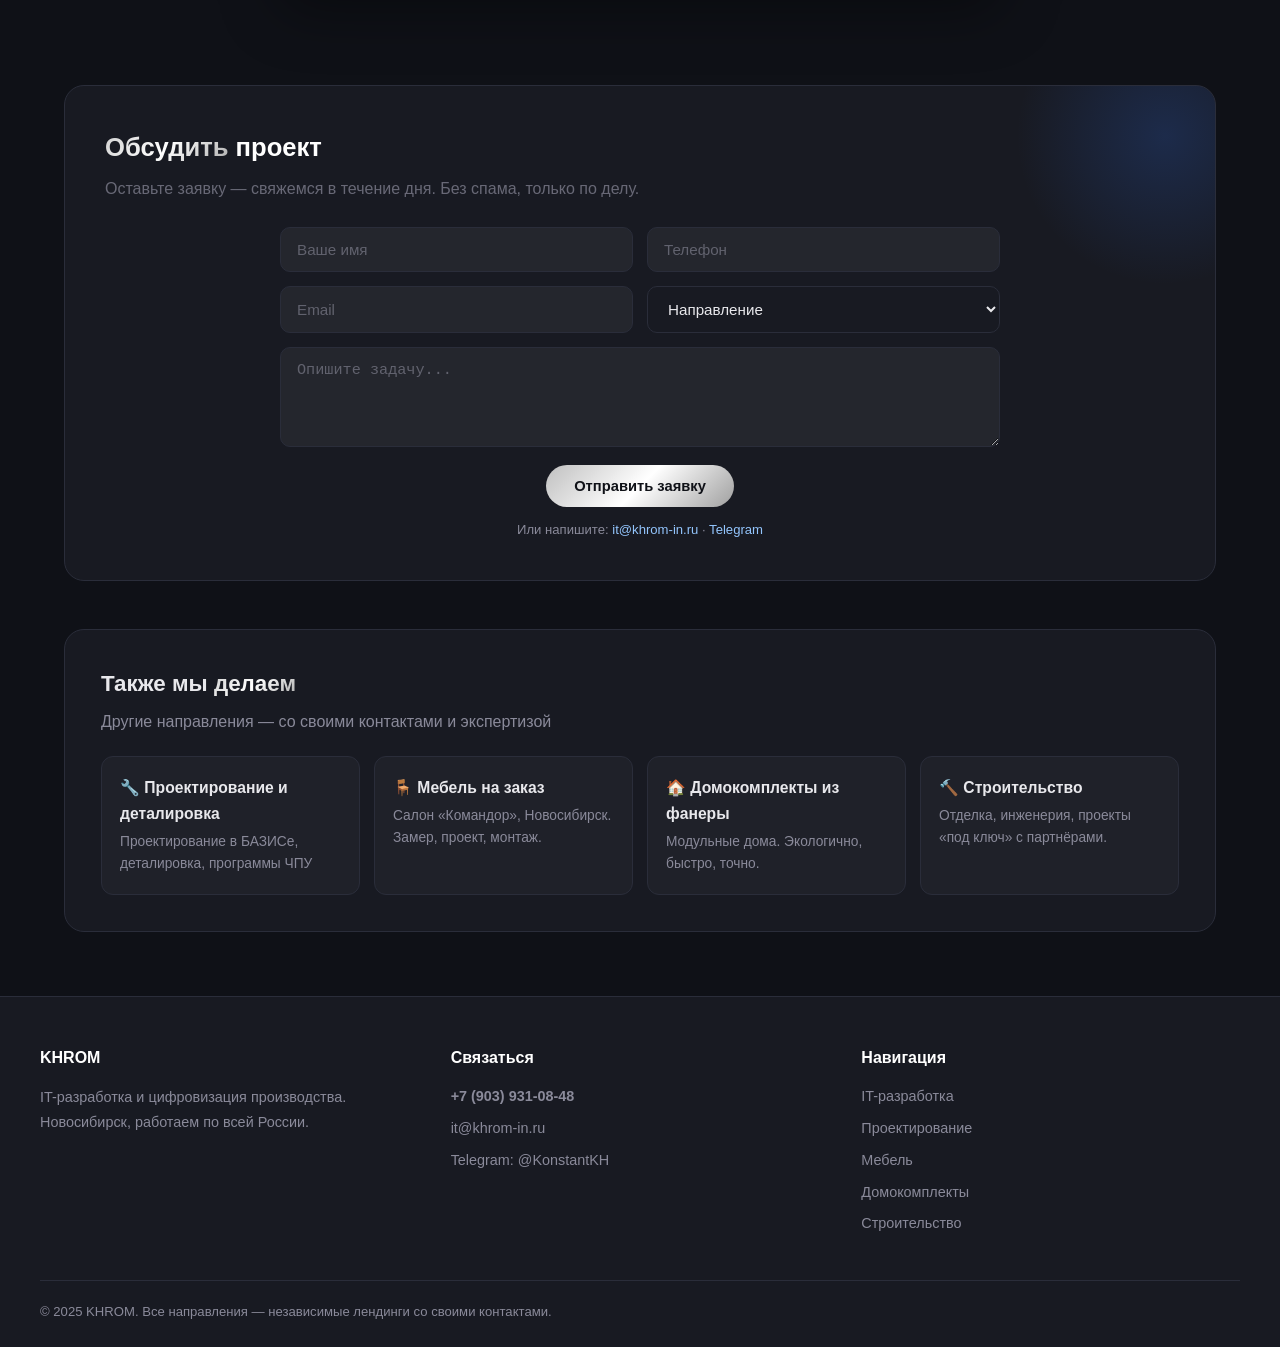
==== commit a7ca63f7: "feat: replace Yandex Forms with custom forms, add Google Sheets integration, dashboard, lighter colo" ====
--- a/index.html
+++ b/index.html
@@ -7,10 +7,10 @@
   <link rel="stylesheet" href="style.css">
   <style>
     :root {
-      --khrom-bg: #0a0a0f;
-      --khrom-surface: #12121a;
-      --khrom-surface-hover: #1a1a25;
-      --khrom-border: #2a2a3a;
+      --khrom-bg: #0f1117;
+      --khrom-surface: #181a22;
+      --khrom-surface-hover: #202330;
+      --khrom-border: #2a2d3a;
       --khrom-text: #e8e8ec;
       --khrom-text-dim: #8a8a9a;
       --khrom-chrome: linear-gradient(135deg, #c0c0c0 0%, #ffffff 50%, #a0a0a0 100%);
@@ -22,7 +22,7 @@
     /* Header */
     .khrom-header {
       position: sticky; top: 0; z-index: 100;
-      background: rgba(10,10,15,0.92);
+      background: rgba(15,17,23,0.92);
       backdrop-filter: blur(12px);
       border-bottom: 1px solid var(--khrom-border);
     }
@@ -48,7 +48,7 @@
     /* Hero */
     .khrom-hero {
       position: relative;
-      background: radial-gradient(ellipse at center, #1a1a2e 0%, #0a0a0f 70%);
+      background: radial-gradient(ellipse at center, #1a1d2e 0%, #0f1117 70%);
       padding: 80px 24px 60px;
       overflow: hidden;
     }
@@ -66,14 +66,14 @@
     }
     .khrom-hero p {
       font-size: clamp(1rem, 2vw, 1.15rem);
-      color: var(--khrom-text-dim); line-height: 1.7; margin-bottom: 28px;
+      color: #a0a0b0; line-height: 1.7; margin-bottom: 28px;
     }
     .hero-btns { display: flex; gap: 12px; flex-wrap: wrap; }
     .btn-chrome {
       display: inline-flex; align-items: center; gap: 8px;
       padding: 13px 28px; border-radius: 50px;
       font-weight: 600; font-size: 0.92rem;
-      background: var(--khrom-chrome); color: #0a0a0f;
+      background: var(--khrom-chrome); color: #0f1117;
       transition: all 0.3s; border: none; cursor: pointer;
     }
     .btn-chrome:hover { transform: translateY(-2px); box-shadow: 0 0 30px rgba(255,255,255,0.2); }
@@ -178,7 +178,7 @@
       content: counter(step);
       position: absolute; left: 0; top: 0;
       width: 40px; height: 40px;
-      background: var(--khrom-chrome); color: #0a0a0f;
+      background: var(--khrom-chrome); color: #0f1117;
       border-radius: 50%; display: flex; align-items: center; justify-content: center;
       font-weight: 700; font-size: 1rem;
     }
@@ -224,6 +224,13 @@
     .form-field::placeholder { color: rgba(138,138,154,0.6); }
     .form-field:focus { outline: none; border-color: rgba(192,192,192,0.3); background: rgba(255,255,255,0.07); }
     .form-field.textarea { grid-column: 1 / -1; min-height: 100px; resize: vertical; }
+    .form-status {
+      margin-top: 14px; padding: 12px 18px; border-radius: 10px;
+      font-size: 0.92rem; text-align: center; display: none;
+    }
+    .form-status.success { background: rgba(34,197,94,0.1); color: #86efac; border: 1px solid rgba(34,197,94,0.2); }
+    .form-status.error { background: rgba(239,68,68,0.1); color: #fca5a5; border: 1px solid rgba(239,68,68,0.2); }
+    .form-status.warning { background: rgba(245,158,11,0.1); color: #fcd34d; border: 1px solid rgba(245,158,11,0.2); }
 
     /* Also section */
     .also-section {
@@ -453,14 +460,30 @@
     </div>
   </section>
 
-<!-- Form -->
-<section id=form class=form-section style=background:#f8f9fc;border-color:#e2e8f0;>
-<h2 style=color:#1a1a2e;><span style=background:linear-gradient(135deg,#c0c0c0,#fff,#a0a0a0);-webkit-background-clip:text;-webkit-text-fill-color:transparent;>Обсудить</span> <span style=color:#1a1a2e;>проект</span></h2>
-<p style=color:#5a5a6e;>Оставьте заявку — свяжемся в течение дня. Без спама, только по делу.</p>
-<div style=max-width:650px;margin:0 auto;border-radius:12px;height:460px;position:relative;overflow:hidden;background:#fff;>
-<iframe src=https://forms.yandex.ru/u/6a6c0601f47e736c3f0dafca?iframe=1 frameborder=0 name=ya-form-6a6c0601f47e736c3f0dafca width=650 height=650 style=max-width:100%;position:absolute;top:0;left:0;border:none;></iframe>
-</div>
-</section>
+  <!-- Form -->
+  <section id="form" class="form-section">
+    <h2><span>Обсудить</span> проект</h2>
+    <p>Оставьте заявку — свяжемся в течение дня. Без спама, только по делу.</p>
+    <form data-form="khrom" data-source="khrom" style="max-width:720px;margin:0 auto;">
+      <div class="form-grid">
+        <input type="text" name="name" class="form-field" placeholder="Ваше имя" required>
+        <input type="tel" name="phone" class="form-field" placeholder="Телефон" required>
+        <input type="email" name="email" class="form-field" placeholder="Email">
+        <select name="direction" class="form-field" style="background:var(--khrom-surface);color:var(--khrom-text);">
+          <option value="" disabled selected>Направление</option>
+          <option value="IT-разработка">IT-разработка</option>
+          <option value="Конфигуратор">3D-конфигуратор мебели</option>
+          <option value="VPN">KHROM VPN</option>
+          <option value="Другое">Другое</option>
+        </select>
+        <textarea name="message" class="form-field textarea" placeholder="Опишите задачу..."></textarea>
+      </div>
+      <div style="text-align:center;margin-top:18px;">
+        <button type="submit" class="btn-chrome" style="border:none;cursor:pointer;">Отправить заявку</button>
+        <p style="color:var(--khrom-text-dim);font-size:0.82rem;margin-top:12px;">Или напишите: <a href="mailto:it@khrom-in.ru" style="color:#93c5fd;">it@khrom-in.ru</a> · <a href="https://t.me/KonstantKH" style="color:#93c5fd;" target="_blank">Telegram</a></p>
+      </div>
+    </form>
+  </section>
 
   <!-- Also we do -->
   <div class="also-section" id="contacts">
@@ -518,5 +541,6 @@
   </div>
 </footer>
 
+<script src="js/form-handler.js"></script>
 </body>
 </html>
